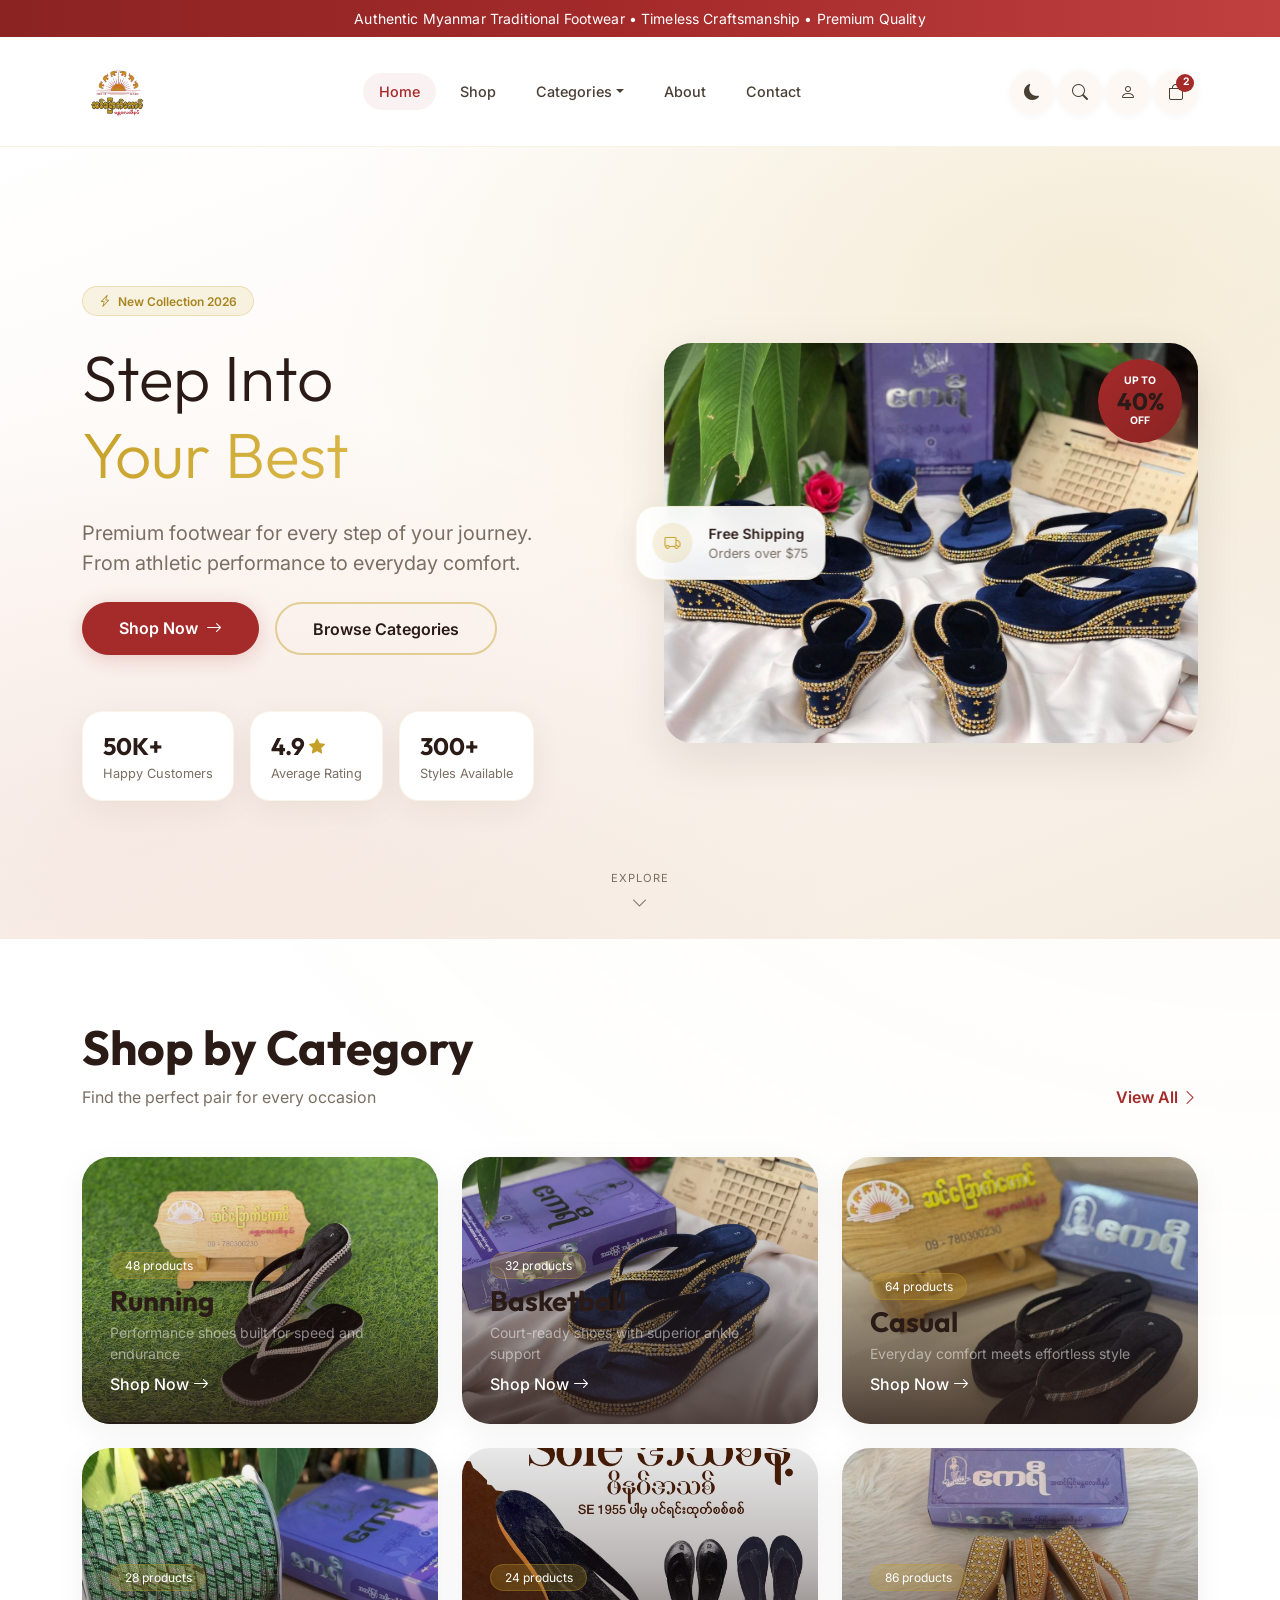
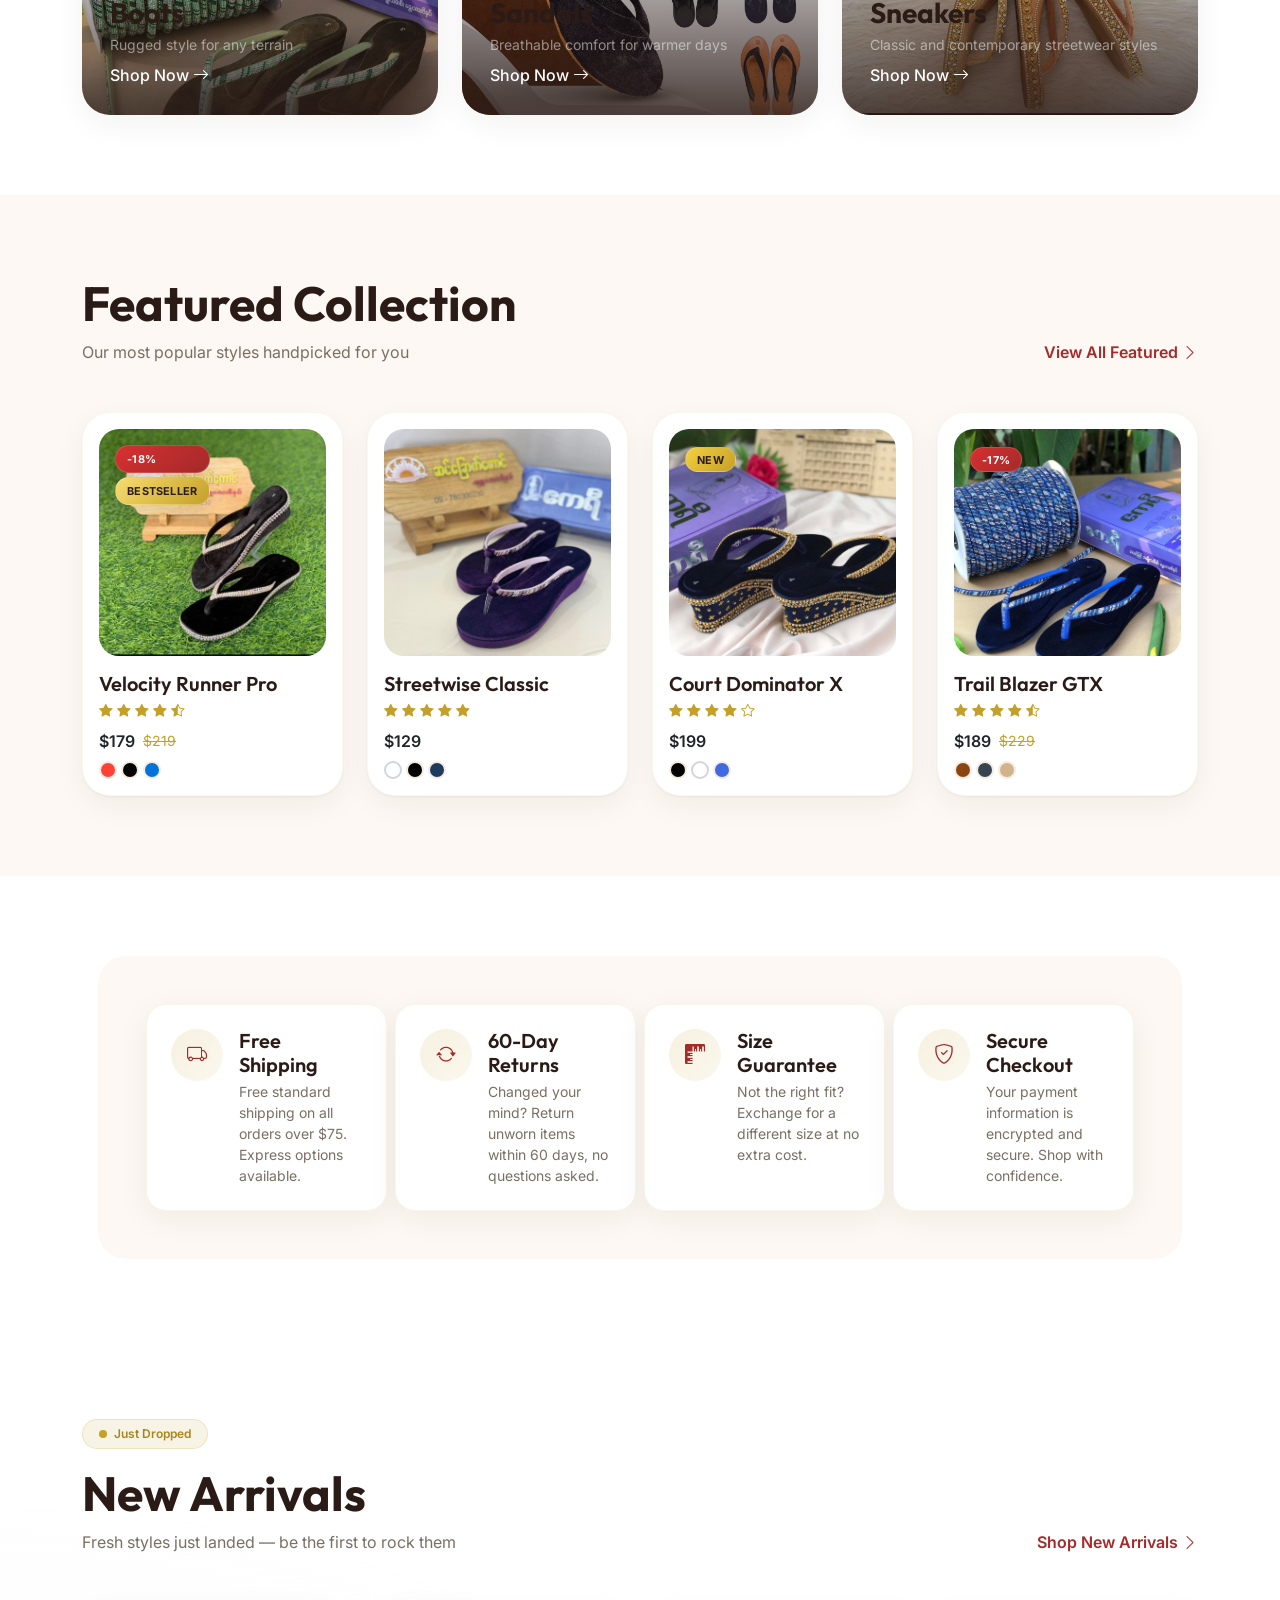
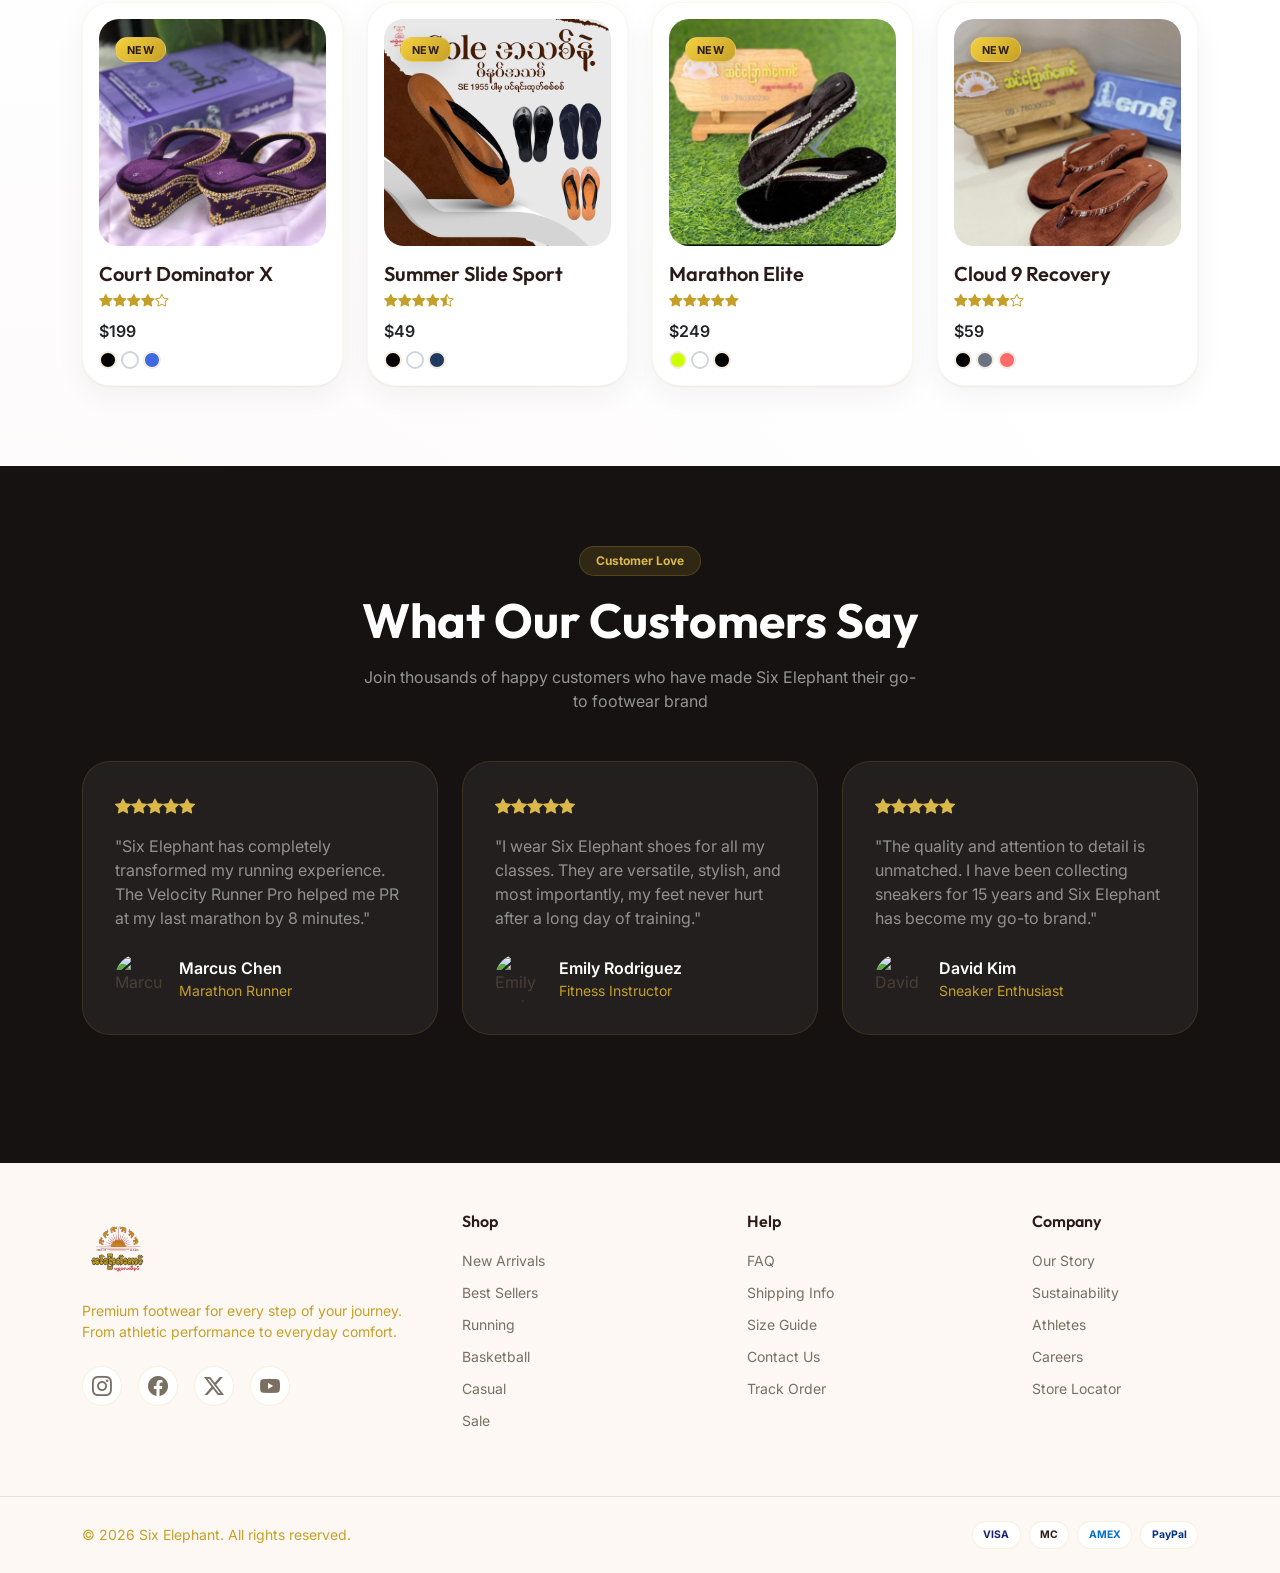
==== index.html @ 4e227f30 "update" ====
<!DOCTYPE html>
<html lang="en">
<head>
    <meta charset="UTF-8">
    <meta name="viewport" content="width=device-width, initial-scale=1.0">
    <meta name="description" content="Premium footwear for every step of your journey. From athletic performance to everyday comfort.">
    <title>SixElephant - Myanmar Traditional Footwear</title>
    <link rel="icon" href="images/logo.png" type="image/png">

    <!-- Google Fonts -->
    <link rel="preconnect" href="https://fonts.googleapis.com">
    <link rel="preconnect" href="https://fonts.gstatic.com" crossorigin>
    <link href="https://fonts.googleapis.com/css2?family=Inter:wght@400;500;600;700&family=Outfit:wght@400;500;600;700;800&display=swap" rel="stylesheet">

    <!-- Bootstrap 5.3 -->
    <link href="https://cdn.jsdelivr.net/npm/bootstrap@5.3.3/dist/css/bootstrap.min.css" rel="stylesheet">
    <link href="https://cdn.jsdelivr.net/npm/bootstrap-icons@1.11.3/font/bootstrap-icons.min.css" rel="stylesheet">
    <link rel="stylesheet" href="css/style.css">
</head>
<body>

    <!-- Announcement Bar -->
    <div class="announcement-bar text-white py-2 text-center">
        Authentic Myanmar Traditional Footwear • Timeless Craftsmanship • Premium Quality
    </div>

    <!-- Navbar -->
    <nav class="navbar navbar-expand-lg bg-white sticky-top" id="mainNav">
        <div class="container">
            <a class="navbar-brand" href="index.html">
                <img src="images/logo.png" alt="Brand Logo">
            </a>

            <button class="navbar-toggler border-0" type="button" data-bs-toggle="collapse" data-bs-target="#navbarNav" aria-controls="navbarNav" aria-expanded="false" aria-label="Toggle navigation">
                <div class="hamburger">
                    <span></span>
                    <span></span>
                    <span></span>
                </div>
            </button>

            <div class="collapse navbar-collapse" id="navbarNav">
                <ul class="navbar-nav mx-auto gap-lg-2">
                    <li class="nav-item"><a class="nav-link active" href="index.html">Home</a></li>
                    <li class="nav-item"><a class="nav-link" href="shop.html">Shop</a></li>
                    <li class="nav-item dropdown">
                        <a class="nav-link dropdown-toggle" href="#" id="categoriesDropdown" role="button" data-bs-toggle="dropdown" aria-expanded="false">Categories</a>
                        <ul class="dropdown-menu" aria-labelledby="categoriesDropdown">
                            <li><a class="dropdown-item" href="shop.html">All Categories</a></li>
                            <li><a class="dropdown-item" href="shop.html">Running</a></li>
                            <li><a class="dropdown-item" href="shop.html">Basketball</a></li>
                            <li><a class="dropdown-item" href="shop.html">Casual</a></li>
                            <li><a class="dropdown-item" href="shop.html">Boots</a></li>
                            <li><a class="dropdown-item" href="shop.html">Sandals</a></li>
                            <li><a class="dropdown-item" href="shop.html">Sneakers</a></li>
                        </ul>
                    </li>
                    <li class="nav-item"><a class="nav-link" href="about.html">About</a></li>
                    <li class="nav-item"><a class="nav-link" href="contact.html">Contact</a></li>
                </ul>
                <div class="d-flex align-items-center gap-1">
                    <button class="nav-icon-btn" id="themeToggle" aria-label="Toggle theme"><i class="bi bi-moon-fill" id="themeIcon"></i></button>
                    <button class="nav-icon-btn" id="searchToggle" aria-label="Search"><i class="bi bi-search"></i></button>
                    <button class="nav-icon-btn" aria-label="Account"><i class="bi bi-person"></i></button>
                    <button class="nav-icon-btn position-relative" aria-label="Cart">
                        <i class="bi bi-bag"></i>
                        <span class="cart-badge position-absolute badge rounded-pill">2</span>
                    </button>
                </div>
            </div>
        </div>
    </nav>

    <!-- Search Overlay -->
    <div class="search-overlay" id="searchOverlay" role="dialog" aria-modal="true" aria-label="Search">
        <button class="search-close" id="searchClose" aria-label="Close search"><i class="bi bi-x-lg"></i></button>
        <div class="search-container">
            <form class="search-form" action="#" method="get" role="search">
                <i class="bi bi-search search-icon" id="searchInputIcon"></i>
                <input type="search" id="searchInput" placeholder="Search shoes, categories, styles..." autocomplete="off" spellcheck="false">
                <span class="search-underline"></span>
            </form>
            <div class="search-hints">
                <span>Press</span>
                <kbd><i class="bi bi-command"></i>K</kbd>
                <span>to search</span>
                <span class="mx-1 opacity-50">·</span>
                <kbd>ESC</kbd>
                <span>to close</span>
            </div>
        </div>
    </div>

    <main>
        <!-- Hero Section -->
        <section class="hero-section d-flex align-items-center">
            <div class="hero-grid-pattern"></div>
            <div class="container position-relative py-5">
                <div class="row align-items-center g-5">
                    <div class="col-lg-6 text-center text-lg-start">
                        <span class="hero-badge badge rounded-pill px-3 py-2 mb-4">
                            <i class="bi bi-lightning-charge me-1"></i> New Collection 2026
                        </span>
                        <h1 class="hero-title display-font display-3 fw-extrabold mb-4">
                            Step Into<br>
                            <span class="highlight">Your Best</span>
                        </h1>
                        <p class="hero-lead fs-5 mb-4 mx-auto mx-lg-0" style="max-width: 480px;">
                            Premium footwear for every step of your journey. From athletic performance to everyday comfort.
                        </p>
                        <div class="d-flex flex-column flex-sm-row gap-3 justify-content-center justify-content-lg-start mb-5">
                            <a href="#featured" class="btn btn-primary btn-rounded">
                                Shop Now <i class="bi bi-arrow-right ms-1"></i>
                            </a>
                            <a href="shop.html" class="btn btn-outline-gold btn-rounded">
                                Browse Categories
                            </a>
                        </div>
                        <div class="d-flex flex-wrap justify-content-center justify-content-lg-start gap-3 pt-2">
                            <div class="hero-stat-box text-center text-lg-start">
                                <div class="display-font fs-4 fw-bold hero-stat-value">50K+</div>
                                <div class="hero-stat-label">Happy Customers</div>
                            </div>
                            <div class="hero-stat-box text-center text-lg-start">
                                <div class="d-flex align-items-center justify-content-center justify-content-lg-start gap-1">
                                    <span class="display-font fs-4 fw-bold hero-stat-value">4.9</span>
                                    <i class="bi bi-star-fill text-brand-gold"></i>
                                </div>
                                <div class="hero-stat-label">Average Rating</div>
                            </div>
                            <div class="hero-stat-box text-center text-lg-start">
                                <div class="display-font fs-4 fw-bold hero-stat-value">300+</div>
                                <div class="hero-stat-label">Styles Available</div>
                            </div>
                        </div>
                    </div>
                    <div class="col-lg-6">
                        <div class="hero-image-wrap">
                            <img src="images/bunner.jpeg" alt="Featured footwear collection" class="img-fluid">
                            <div class="floating-badge position-absolute top-50 start-0 p-3 d-none d-md-block" style="transform: translate(-15%, -50%);">
                                <div class="d-flex align-items-center gap-3">
                                    <div class="rounded-circle d-flex align-items-center justify-content-center" style="width:40px;height:40px;background:rgba(197,160,40,0.15);">
                                        <i class="bi bi-truck text-brand-gold"></i>
                                    </div>
                                    <div>
                                        <p class="mb-0 small fw-semibold text-brand-brown">Free Shipping</p>
                                        <p class="mb-0 hero-stat-label">Orders over $75</p>
                                    </div>
                                </div>
                            </div>
                            <div class="position-absolute top-0 end-0 m-3">
                                <div class="sale-badge-circle rounded-circle d-flex flex-column align-items-center justify-content-center text-white">
                                    <span style="font-size:0.65rem;font-weight:700;">UP TO</span>
                                    <span class="display-font fs-4 fw-bold lh-1">40%</span>
                                    <span style="font-size:0.65rem;font-weight:700;">OFF</span>
                                </div>
                            </div>
                        </div>
                    </div>
                </div>
            </div>
            <div class="position-absolute bottom-0 start-50 translate-middle-x mb-4 d-none d-md-block">
                <a href="shop.html" class="scroll-indicator d-flex flex-column align-items-center gap-1">
                    <span class="text-uppercase" style="font-size:0.7rem;letter-spacing:0.1em;">Explore</span>
                    <i class="bi bi-chevron-down"></i>
                </a>
            </div>
        </section>

        <!-- Shop by Category -->
        <section id="categories" class="section-padding">
            <div class="container">
                <div class="section-header d-flex flex-column flex-sm-row justify-content-between align-items-sm-end gap-3 mb-5">
                    <div>
                        <h2 class="display-font display-5 fw-bold mb-2">Shop by Category</h2>
                        <p class="mb-0">Find the perfect pair for every occasion</p>
                    </div>
                    <a href="#" class="section-link">View All <i class="bi bi-chevron-right"></i></a>
                </div>
                <div class="row g-4">
                    <div class="col-sm-6 col-lg-4">
                        <a href="#" class="category-card">
                            <img src="images/p1-1.jpeg" alt="Running">
                            <div class="category-overlay"></div>
                            <div class="category-content">
                                <span class="category-pill">48 products</span>
                                <h3 class="display-font fs-3 fw-bold mt-2 mb-1">Running</h3>
                                <p class="small text-white-50 mb-2">Performance shoes built for speed and endurance</p>
                                <span class="fw-medium">Shop Now <i class="bi bi-arrow-right"></i></span>
                            </div>
                        </a>
                    </div>
                    <div class="col-sm-6 col-lg-4">
                        <a href="#" class="category-card">
                            <img src="images/p2-1.jpeg" alt="Basketball">
                            <div class="category-overlay"></div>
                            <div class="category-content">
                                <span class="category-pill">32 products</span>
                                <h3 class="display-font fs-3 fw-bold mt-2 mb-1">Basketball</h3>
                                <p class="small text-white-50 mb-2">Court-ready shoes with superior ankle support</p>
                                <span class="fw-medium">Shop Now <i class="bi bi-arrow-right"></i></span>
                            </div>
                        </a>
                    </div>
                    <div class="col-sm-6 col-lg-4">
                        <a href="#" class="category-card">
                            <img src="images/p3-1.jpeg" alt="Casual">
                            <div class="category-overlay"></div>
                            <div class="category-content">
                                <span class="category-pill">64 products</span>
                                <h3 class="display-font fs-3 fw-bold mt-2 mb-1">Casual</h3>
                                <p class="small text-white-50 mb-2">Everyday comfort meets effortless style</p>
                                <span class="fw-medium">Shop Now <i class="bi bi-arrow-right"></i></span>
                            </div>
                        </a>
                    </div>
                    <div class="col-sm-6 col-lg-4">
                        <a href="#" class="category-card">
                            <img src="images/p4-1.jpeg" alt="Boots">
                            <div class="category-overlay"></div>
                            <div class="category-content">
                                <span class="category-pill">28 products</span>
                                <h3 class="display-font fs-3 fw-bold mt-2 mb-1">Boots</h3>
                                <p class="small text-white-50 mb-2">Rugged style for any terrain</p>
                                <span class="fw-medium">Shop Now <i class="bi bi-arrow-right"></i></span>
                            </div>
                        </a>
                    </div>
                    <div class="col-sm-6 col-lg-4">
                        <a href="#" class="category-card">
                            <img src="images/p5-1.jpeg" alt="Sandals">
                            <div class="category-overlay"></div>
                            <div class="category-content">
                                <span class="category-pill">24 products</span>
                                <h3 class="display-font fs-3 fw-bold mt-2 mb-1">Sandals</h3>
                                <p class="small text-white-50 mb-2">Breathable comfort for warmer days</p>
                                <span class="fw-medium">Shop Now <i class="bi bi-arrow-right"></i></span>
                            </div>
                        </a>
                    </div>
                    <div class="col-sm-6 col-lg-4">
                        <a href="#" class="category-card">
                            <img src="images/p6-1.jpeg" alt="Sneakers">
                            <div class="category-overlay"></div>
                            <div class="category-content">
                                <span class="category-pill">86 products</span>
                                <h3 class="display-font fs-3 fw-bold mt-2 mb-1">Sneakers</h3>
                                <p class="small text-white-50 mb-2">Classic and contemporary streetwear styles</p>
                                <span class="fw-medium">Shop Now <i class="bi bi-arrow-right"></i></span>
                            </div>
                        </a>
                    </div>
                </div>
            </div>
        </section>

        <!-- Featured Collection -->
        <section id="featured" class="bg-light-section section-padding">
            <div class="container">
                <div class="section-header d-flex flex-column flex-sm-row justify-content-between align-items-sm-end gap-3 mb-5">
                    <div>
                        <h2 class="display-font display-5 fw-bold mb-2">Featured Collection</h2>
                        <p class="mb-0">Our most popular styles handpicked for you</p>
                    </div>
                    <a href="#" class="section-link">View All Featured <i class="bi bi-chevron-right"></i></a>
                </div>
                <div class="row g-4">
                    <div class="col-sm-6 col-lg-3">
                        <div class="product-card">
                            <a href="#" class="text-decoration-none text-dark">
                                <div class="product-image-wrap mb-3">
                                    <img src="images/p1-1.jpeg" alt="Velocity Runner Pro">
                                    <div class="position-absolute top-0 start-0 m-3 d-flex flex-column gap-1">
                                        <span class="product-badge badge-sale">-18%</span>
                                        <span class="product-badge badge-bestseller">BESTSELLER</span>
                                    </div>
                                </div>
                                <h5 class="fw-semibold mb-1">Velocity Runner Pro</h5>
                                <div class="star-rating mb-2">
                                    <i class="bi bi-star-fill"></i>
                                    <i class="bi bi-star-fill"></i>
                                    <i class="bi bi-star-fill"></i>
                                    <i class="bi bi-star-fill"></i>
                                    <i class="bi bi-star-half"></i>
                                </div>
                                <div class="d-flex align-items-center gap-2 mb-2">
                                    <span class="fw-semibold">$179</span>
                                    <span class="text-secondary text-decoration-line-through small">$219</span>
                                </div>
                                <div class="d-flex gap-1">
                                    <span class="color-swatch" style="background:#ff4136;"></span>
                                    <span class="color-swatch" style="background:#000;"></span>
                                    <span class="color-swatch" style="background:#0074d9;"></span>
                                </div>
                            </a>
                        </div>
                    </div>
                    <div class="col-sm-6 col-lg-3">
                        <div class="product-card">
                            <a href="#" class="text-decoration-none text-dark">
                                <div class="product-image-wrap mb-3">
                                    <img src="images/p3-2.jpeg" alt="Streetwise Classic">
                                </div>
                                <h5 class="fw-semibold mb-1">Streetwise Classic</h5>
                                <div class="star-rating mb-2">
                                    <i class="bi bi-star-fill"></i>
                                    <i class="bi bi-star-fill"></i>
                                    <i class="bi bi-star-fill"></i>
                                    <i class="bi bi-star-fill"></i>
                                    <i class="bi bi-star-fill"></i>
                                </div>
                                <div class="mb-2"><span class="fw-semibold">$129</span></div>
                                <div class="d-flex gap-1">
                                    <span class="color-swatch" style="background:#fff;border-color:#d1d5db;"></span>
                                    <span class="color-swatch" style="background:#000;"></span>
                                    <span class="color-swatch" style="background:#1e3a5f;"></span>
                                </div>
                            </a>
                        </div>
                    </div>
                    <div class="col-sm-6 col-lg-3">
                        <div class="product-card">
                            <a href="#" class="text-decoration-none text-dark">
                                <div class="product-image-wrap mb-3">
                                    <img src="images/p2-2.jpeg" alt="Court Dominator X">
                                    <div class="position-absolute top-0 start-0 m-3">
                                        <span class="product-badge badge-new">NEW</span>
                                    </div>
                                </div>
                                <h5 class="fw-semibold mb-1">Court Dominator X</h5>
                                <div class="star-rating mb-2">
                                    <i class="bi bi-star-fill"></i>
                                    <i class="bi bi-star-fill"></i>
                                    <i class="bi bi-star-fill"></i>
                                    <i class="bi bi-star-fill"></i>
                                    <i class="bi bi-star"></i>
                                </div>
                                <div class="mb-2"><span class="fw-semibold">$199</span></div>
                                <div class="d-flex gap-1">
                                    <span class="color-swatch" style="background:#000;"></span>
                                    <span class="color-swatch" style="background:#fff;border-color:#d1d5db;"></span>
                                    <span class="color-swatch" style="background:#4169e1;"></span>
                                </div>
                            </a>
                        </div>
                    </div>
                    <div class="col-sm-6 col-lg-3">
                        <div class="product-card">
                            <a href="#" class="text-decoration-none text-dark">
                                <div class="product-image-wrap mb-3">
                                    <img src="images/p4-2.jpeg" alt="Trail Blazer GTX">
                                    <div class="position-absolute top-0 start-0 m-3">
                                        <span class="product-badge badge-sale">-17%</span>
                                    </div>
                                </div>
                                <h5 class="fw-semibold mb-1">Trail Blazer GTX</h5>
                                <div class="star-rating mb-2">
                                    <i class="bi bi-star-fill"></i>
                                    <i class="bi bi-star-fill"></i>
                                    <i class="bi bi-star-fill"></i>
                                    <i class="bi bi-star-fill"></i>
                                    <i class="bi bi-star-half"></i>
                                </div>
                                <div class="d-flex align-items-center gap-2 mb-2">
                                    <span class="fw-semibold">$189</span>
                                    <span class="text-secondary text-decoration-line-through small">$229</span>
                                </div>
                                <div class="d-flex gap-1">
                                    <span class="color-swatch" style="background:#8b4513;"></span>
                                    <span class="color-swatch" style="background:#36454f;"></span>
                                    <span class="color-swatch" style="background:#d2b48c;"></span>
                                </div>
                            </a>
                        </div>
                    </div>
                </div>
            </div>
        </section>

        <!-- Service Highlights -->
        <section class="section-padding">
            <div class="container">
                <div class="features-section p-4 p-lg-5">
                    <div class="row g-3 g-xl-2">
                        <div class="col-md-6 col-xl-3">
                            <div class="feature-card d-flex gap-3">
                                <div class="feature-icon"><i class="bi bi-truck fs-5"></i></div>
                                <div>
                                    <h5 class="fw-semibold mb-1">Free Shipping</h5>
                                    <p class="small mb-0" style="color:var(--text-muted);">Free standard shipping on all orders over $75. Express options available.</p>
                                </div>
                            </div>
                        </div>
                        <div class="col-md-6 col-xl-3">
                            <div class="feature-card d-flex gap-3">
                                <div class="feature-icon"><i class="bi bi-arrow-repeat fs-5"></i></div>
                                <div>
                                    <h5 class="fw-semibold mb-1">60-Day Returns</h5>
                                    <p class="small mb-0" style="color:var(--text-muted);">Changed your mind? Return unworn items within 60 days, no questions asked.</p>
                                </div>
                            </div>
                        </div>
                        <div class="col-md-6 col-xl-3">
                            <div class="feature-card d-flex gap-3">
                                <div class="feature-icon"><i class="bi bi-rulers fs-5"></i></div>
                                <div>
                                    <h5 class="fw-semibold mb-1">Size Guarantee</h5>
                                    <p class="small mb-0" style="color:var(--text-muted);">Not the right fit? Exchange for a different size at no extra cost.</p>
                                </div>
                            </div>
                        </div>
                        <div class="col-md-6 col-xl-3">
                            <div class="feature-card d-flex gap-3">
                                <div class="feature-icon"><i class="bi bi-shield-check fs-5"></i></div>
                                <div>
                                    <h5 class="fw-semibold mb-1">Secure Checkout</h5>
                                    <p class="small mb-0" style="color:var(--text-muted);">Your payment information is encrypted and secure. Shop with confidence.</p>
                                </div>
                            </div>
                        </div>
                    </div>
                </div>
            </div>
        </section>

        <!-- New Arrivals -->
        <section id="new-arrivals" class="section-padding">
            <div class="container">
                <div class="section-header d-flex flex-column flex-sm-row justify-content-between align-items-sm-end gap-3 mb-5">
                    <div>
                        <span class="badge badge-just-dropped rounded-pill px-3 py-2 mb-3">
                            <span class="d-inline-block rounded-circle me-1" style="width:8px;height:8px;background:var(--brand-gold);"></span>
                            Just Dropped
                        </span>
                        <h2 class="display-font display-5 fw-bold mb-2">New Arrivals</h2>
                        <p class="mb-0">Fresh styles just landed — be the first to rock them</p>
                    </div>
                    <a href="#" class="section-link">Shop New Arrivals <i class="bi bi-chevron-right"></i></a>
                </div>
                <div class="row g-4">
                    <div class="col-sm-6 col-lg-3">
                        <div class="product-card">
                            <a href="#" class="text-decoration-none text-dark">
                                <div class="product-image-wrap mb-3">
                                    <img src="images/p2-3.jpeg" alt="Court Dominator X">
                                    <div class="position-absolute top-0 start-0 m-3">
                                        <span class="product-badge badge-new">NEW</span>
                                    </div>
                                </div>
                                <h5 class="fw-semibold mb-1">Court Dominator X</h5>
                                <div class="star-rating mb-2">
                                    <i class="bi bi-star-fill"></i><i class="bi bi-star-fill"></i><i class="bi bi-star-fill"></i><i class="bi bi-star-fill"></i><i class="bi bi-star"></i>
                                </div>
                                <div class="mb-2"><span class="fw-semibold">$199</span></div>
                                <div class="d-flex gap-1">
                                    <span class="color-swatch" style="background:#000;"></span>
                                    <span class="color-swatch" style="background:#fff;border-color:#d1d5db;"></span>
                                    <span class="color-swatch" style="background:#4169e1;"></span>
                                </div>
                            </a>
                        </div>
                    </div>
                    <div class="col-sm-6 col-lg-3">
                        <div class="product-card">
                            <a href="#" class="text-decoration-none text-dark">
                                <div class="product-image-wrap mb-3">
                                    <img src="images/p5-2.jpeg" alt="Summer Slide Sport">
                                    <div class="position-absolute top-0 start-0 m-3">
                                        <span class="product-badge badge-new">NEW</span>
                                    </div>
                                </div>
                                <h5 class="fw-semibold mb-1">Summer Slide Sport</h5>
                                <div class="star-rating mb-2">
                                    <i class="bi bi-star-fill"></i><i class="bi bi-star-fill"></i><i class="bi bi-star-fill"></i><i class="bi bi-star-fill"></i><i class="bi bi-star-half"></i>
                                </div>
                                <div class="mb-2"><span class="fw-semibold">$49</span></div>
                                <div class="d-flex gap-1">
                                    <span class="color-swatch" style="background:#000;"></span>
                                    <span class="color-swatch" style="background:#fff;border-color:#d1d5db;"></span>
                                    <span class="color-swatch" style="background:#1e3a5f;"></span>
                                </div>
                            </a>
                        </div>
                    </div>
                    <div class="col-sm-6 col-lg-3">
                        <div class="product-card">
                            <a href="#" class="text-decoration-none text-dark">
                                <div class="product-image-wrap mb-3">
                                    <img src="images/p1-2.jpeg" alt="Marathon Elite">
                                    <div class="position-absolute top-0 start-0 m-3">
                                        <span class="product-badge badge-new">NEW</span>
                                    </div>
                                </div>
                                <h5 class="fw-semibold mb-1">Marathon Elite</h5>
                                <div class="star-rating mb-2">
                                    <i class="bi bi-star-fill"></i><i class="bi bi-star-fill"></i><i class="bi bi-star-fill"></i><i class="bi bi-star-fill"></i><i class="bi bi-star-fill"></i>
                                </div>
                                <div class="mb-2"><span class="fw-semibold">$249</span></div>
                                <div class="d-flex gap-1">
                                    <span class="color-swatch" style="background:#ccff00;"></span>
                                    <span class="color-swatch" style="background:#fff;border-color:#d1d5db;"></span>
                                    <span class="color-swatch" style="background:#000;"></span>
                                </div>
                            </a>
                        </div>
                    </div>
                    <div class="col-sm-6 col-lg-3">
                        <div class="product-card">
                            <a href="#" class="text-decoration-none text-dark">
                                <div class="product-image-wrap mb-3">
                                    <img src="images/p3-4.jpeg" alt="Cloud 9 Recovery">
                                    <div class="position-absolute top-0 start-0 m-3">
                                        <span class="product-badge badge-new">NEW</span>
                                    </div>
                                </div>
                                <h5 class="fw-semibold mb-1">Cloud 9 Recovery</h5>
                                <div class="star-rating mb-2">
                                    <i class="bi bi-star-fill"></i><i class="bi bi-star-fill"></i><i class="bi bi-star-fill"></i><i class="bi bi-star-fill"></i><i class="bi bi-star"></i>
                                </div>
                                <div class="mb-2"><span class="fw-semibold">$59</span></div>
                                <div class="d-flex gap-1">
                                    <span class="color-swatch" style="background:#000;"></span>
                                    <span class="color-swatch" style="background:#6b7280;"></span>
                                    <span class="color-swatch" style="background:#ff6b6b;"></span>
                                </div>
                            </a>
                        </div>
                    </div>
                </div>
            </div>
        </section>

        <!-- Testimonials -->
        <section id="testimonials" class="testimonials-section section-padding">
            <div class="container">
                <div class="text-center mb-5">
                    <span class="badge rounded-pill px-3 py-2 mb-3" style="background:rgba(197,160,40,0.15);color:var(--brand-gold-light);border:1px solid rgba(197,160,40,0.25);">Customer Love</span>
                    <h2 class="display-font display-5 fw-bold text-white mb-3">What Our Customers Say</h2>
                    <p class="mx-auto mb-0" style="max-width:560px;color:rgba(255,255,255,0.55);">
                        Join thousands of happy customers who have made Six Elephant their go-to footwear brand
                    </p>
                </div>
                <div class="row g-4 mb-5">
                    <div class="col-md-4">
                        <div class="testimonial-card">
                            <div class="testimonial-stars mb-3">
                                <i class="bi bi-star-fill"></i><i class="bi bi-star-fill"></i><i class="bi bi-star-fill"></i><i class="bi bi-star-fill"></i><i class="bi bi-star-fill"></i>
                            </div>
                            <blockquote class="text-white-50 mb-4">
                                "Six Elephant has completely transformed my running experience. The Velocity Runner Pro helped me PR at my last marathon by 8 minutes."
                            </blockquote>
                            <div class="d-flex align-items-center gap-3">
                                <img src="https://images.unsplash.com/photo-1507003211169-0a1dd7228f2d?w=200&h=200&fit=crop" alt="Marcus Chen" class="rounded-circle" width="48" height="48" style="object-fit:cover;">
                                <div>
                                    <p class="fw-semibold text-white mb-0">Marcus Chen</p>
                                    <p class="text-secondary small mb-0">Marathon Runner</p>
                                </div>
                            </div>
                        </div>
                    </div>
                    <div class="col-md-4">
                        <div class="testimonial-card">
                            <div class="testimonial-stars mb-3">
                                <i class="bi bi-star-fill"></i><i class="bi bi-star-fill"></i><i class="bi bi-star-fill"></i><i class="bi bi-star-fill"></i><i class="bi bi-star-fill"></i>
                            </div>
                            <blockquote class="text-white-50 mb-4">
                                "I wear Six Elephant shoes for all my classes. They are versatile, stylish, and most importantly, my feet never hurt after a long day of training."
                            </blockquote>
                            <div class="d-flex align-items-center gap-3">
                                <img src="https://images.unsplash.com/photo-1494790108377-be9c29b29330?w=200&h=200&fit=crop" alt="Emily Rodriguez" class="rounded-circle" width="48" height="48" style="object-fit:cover;">
                                <div>
                                    <p class="fw-semibold text-white mb-0">Emily Rodriguez</p>
                                    <p class="text-secondary small mb-0">Fitness Instructor</p>
                                </div>
                            </div>
                        </div>
                    </div>
                    <div class="col-md-4">
                        <div class="testimonial-card">
                            <div class="testimonial-stars mb-3">
                                <i class="bi bi-star-fill"></i><i class="bi bi-star-fill"></i><i class="bi bi-star-fill"></i><i class="bi bi-star-fill"></i><i class="bi bi-star-fill"></i>
                            </div>
                            <blockquote class="text-white-50 mb-4">
                                "The quality and attention to detail is unmatched. I have been collecting sneakers for 15 years and Six Elephant has become my go-to brand."
                            </blockquote>
                            <div class="d-flex align-items-center gap-3">
                                <img src="https://images.unsplash.com/photo-1472099645785-5658abf4ff4e?w=200&h=200&fit=crop" alt="David Kim" class="rounded-circle" width="48" height="48" style="object-fit:cover;">
                                <div>
                                    <p class="fw-semibold text-white mb-0">David Kim</p>
                                    <p class="text-secondary small mb-0">Sneaker Enthusiast</p>
                                </div>
                            </div>
                        </div>
                    </div>
                </div>
                <!-- <div class="stats-bar d-flex flex-wrap justify-content-center align-items-center gap-4 gap-lg-5 pt-5" style="border-top:1px solid rgba(197,160,40,0.2);">
                    <div class="text-center">
                        <div class="stat-value">50K+</div>
                        <p class="text-secondary small mb-0">Happy Customers</p>
                    </div>
                    <div class="stat-divider d-none d-md-block"></div>
                    <div class="text-center">
                        <div class="stat-value">4.9/5</div>
                        <p class="text-secondary small mb-0">Average Rating</p>
                    </div>
                    <div class="stat-divider d-none d-md-block"></div>
                    <div class="text-center">
                        <div class="stat-value">15K+</div>
                        <p class="text-secondary small mb-0">5-Star Reviews</p>
                    </div>
                    <div class="stat-divider d-none d-md-block"></div>
                    <div class="text-center">
                        <div class="stat-value">98%</div>
                        <p class="text-secondary small mb-0">Would Recommend</p>
                    </div>
                </div> -->
            </div>
        </section>
    </main>

    <!-- Footer -->
    <footer id="footer" class="footer-section">
        <div class="container py-5">
            <div class="row">
                <div class="col-sm-6 col-md-4">
                    <a href="#" class="footer-brand d-inline-block mb-3">
                        <img src="images/logo.png" alt="Brand Logo" class="img-fluid">
                    </a>
                    <p class="text-secondary small">
                        Premium footwear for every step of your journey. From athletic performance to everyday comfort.
                    </p>
                    <div class="d-flex gap-3 mt-4">
                        <a href="#" class="social-link" aria-label="Instagram"><i class="bi bi-instagram fs-5"></i></a>
                        <a href="#" class="social-link" aria-label="Facebook"><i class="bi bi-facebook fs-5"></i></a>
                        <a href="#" class="social-link" aria-label="Twitter"><i class="bi bi-twitter-x fs-5"></i></a>
                        <a href="#" class="social-link" aria-label="YouTube"><i class="bi bi-youtube fs-5"></i></a>
                    </div>
                </div>
                <div class="col-6 col-sm-3 col-md-3">
                    <h6 class="fw-semibold mb-3">Shop</h6>
                    <ul class="list-unstyled d-flex flex-column gap-2">
                        <li><a href="#" class="footer-link">New Arrivals</a></li>
                        <li><a href="#" class="footer-link">Best Sellers</a></li>
                        <li><a href="#" class="footer-link">Running</a></li>
                        <li><a href="#" class="footer-link">Basketball</a></li>
                        <li><a href="#" class="footer-link">Casual</a></li>
                        <li><a href="#" class="footer-link">Sale</a></li>
                    </ul>
                </div>
                <div class="col-6 col-sm-3 col-md-3">
                    <h6 class="fw-semibold mb-3">Help</h6>
                    <ul class="list-unstyled d-flex flex-column gap-2">
                        <li><a href="#" class="footer-link">FAQ</a></li>
                        <li><a href="#" class="footer-link">Shipping Info</a></li>
                        <li><a href="#" class="footer-link">Size Guide</a></li>
                        <li><a href="#" class="footer-link">Contact Us</a></li>
                        <li><a href="#" class="footer-link">Track Order</a></li>
                    </ul>
                </div>
                <div class="col-sm-6 col-md-2">
                    <h6 class="fw-semibold mb-3">Company</h6>
                    <ul class="list-unstyled d-flex flex-column gap-2">
                        <li><a href="#" class="footer-link">Our Story</a></li>
                        <li><a href="#" class="footer-link">Sustainability</a></li>
                        <li><a href="#" class="footer-link">Athletes</a></li>
                        <li><a href="#" class="footer-link">Careers</a></li>
                        <li><a href="#" class="footer-link">Store Locator</a></li>
                    </ul>
                </div>
            </div>
        </div>
        <div class="border-top">
            <div class="container py-4">
                <div class="d-flex flex-column flex-md-row justify-content-between align-items-center gap-3">
                    <p class="text-secondary small mb-0">&copy; 2026 Six Elephant. All rights reserved.</p>
                    <div class="d-flex gap-2">
                        <span class="payment-icon" style="color:#1A1F71;">VISA</span>
                        <span class="payment-icon">MC</span>
                        <span class="payment-icon" style="color:#006FCF;">AMEX</span>
                        <span class="payment-icon" style="color:#003087;">PayPal</span>
                    </div>
                </div>
            </div>
        </div>
    </footer>

    <script src="https://cdn.jsdelivr.net/npm/bootstrap@5.3.3/dist/js/bootstrap.bundle.min.js"></script>
    <script>
        const nav = document.getElementById('mainNav');
        window.addEventListener('scroll', () => {
            nav.classList.toggle('scrolled', window.scrollY > 10);
        });

        const navbarCollapse = document.getElementById('navbarNav');
        const hamburger = document.querySelector('.hamburger');
        if (navbarCollapse && hamburger) {
            navbarCollapse.addEventListener('shown.bs.collapse', () => hamburger.classList.add('active'));
            navbarCollapse.addEventListener('hidden.bs.collapse', () => hamburger.classList.remove('active'));
        }
    </script>
    <script>
        (function() {
            const themeToggle = document.getElementById('themeToggle');
            const themeIcon = document.getElementById('themeIcon');

            function setIcon(theme) {
                if (!themeIcon) return;
                themeIcon.className = theme === 'dark' ? 'bi bi-sun-fill' : 'bi bi-moon-fill';
            }

            function applyTheme(theme) {
                if (theme === 'dark') {
                    document.body.classList.add('dark');
                } else {
                    document.body.classList.remove('dark');
                }
                setIcon(theme);
                try { localStorage.setItem('theme', theme); } catch (e) {}
            }

            const stored = (function() {
                try { return localStorage.getItem('theme'); } catch(e){ return null; }
            })();

            const initial = stored || 'light';
            applyTheme(initial);

            if (themeToggle) {
                themeToggle.addEventListener('click', () => {
                    const newTheme = document.body.classList.contains('dark') ? 'light' : 'dark';
                    applyTheme(newTheme);
                });
            }
        })();
    </script>
    <script>
        (function() {
            const overlay = document.getElementById('searchOverlay');
            const toggle = document.getElementById('searchToggle');
            const close = document.getElementById('searchClose');
            const input = document.getElementById('searchInput');
            const icon = document.getElementById('searchInputIcon');

            function openSearch() {
                overlay.classList.add('active');
                document.body.style.overflow = 'hidden';
                setTimeout(() => input && input.focus(), 100);
                if (icon) icon.classList.add('focused');
            }

            function closeSearch() {
                overlay.classList.remove('active');
                document.body.style.overflow = '';
                if (input) input.value = '';
                if (icon) icon.classList.remove('focused');
            }

            if (toggle) toggle.addEventListener('click', openSearch);
            if (close) close.addEventListener('click', closeSearch);

            overlay.addEventListener('click', function(e) {
                if (e.target === overlay) closeSearch();
            });

            document.addEventListener('keydown', function(e) {
                if ((e.metaKey || e.ctrlKey) && e.key === 'k') {
                    e.preventDefault();
                    overlay.classList.contains('active') ? closeSearch() : openSearch();
                }
                if (e.key === 'Escape' && overlay.classList.contains('active')) {
                    closeSearch();
                }
            });

            if (input) {
                input.addEventListener('focus', function() {
                    if (icon) icon.classList.add('focused');
                });
                input.addEventListener('blur', function() {
                    if (!input.value) icon.classList.remove('focused');
                });
            }
        })();
    </script>
</body>
</html>
---- css/style.css ----
:root {
    --brand-red: #a52a2a;
    --brand-red-dark: #8b2323;
    --brand-red-light: #c04040;
    --brand-gold: #c5a028;
    --brand-gold-dark: #a8861f;
    --brand-gold-light: #dbb84a;
    --brand-brown: #2b1b17;
    --cream: #fdf8f3;
    --cream-dark: #f5ebe0;
    --white: #ffffff;
    --text-body: #4a3f35;
    --text-muted: #7a6f63;
    --shadow-soft: 0 8px 32px rgba(43, 27, 23, 0.06);
    --shadow-hover: 0 16px 48px rgba(43, 27, 23, 0.1);
    --radius-sm: 1rem;
    --radius-md: 1.25rem;
    --radius-lg: 1.75rem;
    --radius-pill: 50rem;
    --ease-smooth: cubic-bezier(0.4, 0, 0.2, 1);

    --bs-primary: var(--brand-red);
    --bs-primary-rgb: 165, 42, 42;
    --bs-secondary: var(--brand-gold);
    --bs-secondary-rgb: 197, 160, 40;
    --bs-body-font-family: "Inter", system-ui, sans-serif;
    --bs-body-color: var(--text-body);
    --bs-body-bg: var(--white);
    --bs-border-radius: var(--radius-sm);
    --bs-border-radius-lg: var(--radius-md);
    --bs-border-radius-xl: var(--radius-lg);
    --theme-transition-duration: 0.35s;
}

/* Smooth theme transitions */
*, *::before, *::after {
    transition: background-color var(--theme-transition-duration) var(--ease-smooth),
                color var(--theme-transition-duration) var(--ease-smooth),
                border-color var(--theme-transition-duration) var(--ease-smooth),
                box-shadow var(--theme-transition-duration) var(--ease-smooth),
                fill var(--theme-transition-duration) var(--ease-smooth);
}

@media (prefers-reduced-motion: reduce) {
    *, *::before, *::after { transition: none !important; }
}


/* Dark theme overrides */
body.dark {
    --white: #0b0b0d;
    --cream: #0f1112;
    --cream-dark: #0b0b0b;
    --text-body: #e6e6e6;
    --text-muted: #bdbdbd;
    --brand-brown: #f5efe9;
    --bs-body-bg: var(--white);
    --shadow-soft: 0 8px 32px rgba(0,0,0,0.5);
    --shadow-hover: 0 16px 48px rgba(0,0,0,0.6);
}


* {
    scroll-behavior: smooth;
}

body {
    font-family: var(--bs-body-font-family);
    color: var(--text-body);
    background: var(--bs-body-bg);
    -webkit-font-smoothing: antialiased;
}

h1, h2, h3, h4, h5, h6,
.display-font {
    font-family: "Outfit", system-ui, sans-serif;
    color: var(--brand-brown);
}

/* Announcement Bar */
.announcement-bar {
    background: linear-gradient(90deg, var(--brand-red-dark), var(--brand-red), var(--brand-red-light));
    font-size: 0.875rem;
    letter-spacing: 0.01em;
}

/* Navbar */
.navbar {
    padding: 0.85rem 0;
    background: rgba(255, 255, 255, 0.92) !important;
    backdrop-filter: blur(16px);
    border-bottom: 1px solid rgba(197, 160, 40, 0.12);
    transition: box-shadow 0.35s var(--ease-smooth), padding 0.35s var(--ease-smooth), background-color var(--theme-transition-duration) var(--ease-smooth);
}

.navbar.scrolled {
    box-shadow: var(--shadow-soft);
    padding: 0.6rem 0;
}

/* Dark mode navbar overrides */
body.dark .navbar {
    background: rgba(11, 11, 13, 0.92) !important; /* darker navbar in dark mode */
    border-bottom-color: rgba(255, 255, 255, 0.06);
    box-shadow: var(--shadow-soft);
}

/* Ensure nav links are readable in dark mode */
body.dark .nav-link {
    color: var(--text-body) !important;
}

body.dark .nav-link:hover,
body.dark .nav-link.active {
    color: var(--brand-gold-light) !important;
    background: rgba(197, 160, 40, 0.04) !important;
}

/* If Bootstrap utility bg-white is present, neutralize it in dark mode */
body.dark .bg-white {
    background-color: transparent !important;
}


.navbar-brand img {
    height: 72px;
    width: auto;
    object-fit: contain;
    transition: transform 0.35s var(--ease-smooth);
}

.navbar-brand:hover img {
    transform: scale(1.02);
}

.nav-link {
    font-weight: 500;
    font-size: 0.9rem;
    color: var(--text-body) !important;
    padding: 0.5rem 1rem !important;
    border-radius: var(--radius-pill);
    transition: color 0.3s var(--ease-smooth), background 0.3s var(--ease-smooth);
}

.nav-link:hover,
.nav-link.active {
    color: var(--brand-red) !important;
    background: rgba(165, 42, 42, 0.06);
}

.nav-icon-btn {
    width: 44px;
    height: 44px;
    border: none;
    background: var(--cream);
    border-radius: var(--radius-pill);
    color: var(--text-body);
    display: inline-flex;
    align-items: center;
    justify-content: center;
    transition: background 0.3s var(--ease-smooth), color 0.3s var(--ease-smooth), transform 0.3s var(--ease-smooth);
}

.nav-icon-btn:hover {
    background: rgba(197, 160, 40, 0.15);
    color: var(--brand-red);
    transform: translateY(-1px);
}

.cart-badge {
    top: 4px;
    right: 4px;
    width: 18px;
    height: 18px;
    font-size: 0.65rem;
    background: var(--brand-red);
}

/* Hamburger menu */
.navbar-toggler {
    padding: 0.5rem;
    border: none !important;
    outline: none !important;
    box-shadow: none !important;
}

.navbar-toggler:focus,
.navbar-toggler:active {
    outline: none !important;
    box-shadow: none !important;
    border: none !important;
}

.hamburger {
    width: 24px;
    height: 20px;
    position: relative;
    display: flex;
    flex-direction: column;
    justify-content: space-between;
}

.hamburger span {
    display: block;
    width: 100%;
    height: 2.5px;
    background: var(--text-body);
    border-radius: 4px;
    transform-origin: center;
    transition: all 0.35s var(--ease-smooth);
}

.hamburger.active span:nth-child(1) {
    transform: translateY(8.75px) rotate(45deg);
}

.hamburger.active span:nth-child(2) {
    opacity: 0;
    transform: scaleX(0);
}

.hamburger.active span:nth-child(3) {
    transform: translateY(-8.75px) rotate(-45deg);
}

body.dark .hamburger span {
    background: var(--text-body);
}

/* Buttons */
.btn {
    transition: all 0.35s var(--ease-smooth);
}

.btn-primary {
    --bs-btn-bg: var(--brand-red);
    --bs-btn-border-color: var(--brand-red);
    --bs-btn-hover-bg: var(--brand-red-dark);
    --bs-btn-hover-border-color: var(--brand-red-dark);
    --bs-btn-active-bg: var(--brand-red-dark);
    --bs-btn-active-border-color: var(--brand-red-dark);
    --bs-btn-focus-shadow-rgb: 165, 42, 42;
    box-shadow: 0 4px 20px rgba(165, 42, 42, 0.2);
}

.btn-primary:hover {
    transform: translateY(-2px);
    box-shadow: 0 8px 28px rgba(165, 42, 42, 0.28);
}

.btn-outline-gold {
    color: var(--brand-brown);
    border: 2px solid rgba(197, 160, 40, 0.45);
    background: transparent;
}

.btn-outline-gold:hover {
    background: rgba(197, 160, 40, 0.1);
    border-color: var(--brand-gold);
    color: var(--brand-brown);
    transform: translateY(-2px);
}

.btn-gold {
    background: linear-gradient(135deg, var(--brand-gold-light), var(--brand-gold));
    border: none;
    color: var(--brand-brown);
    font-weight: 600;
    box-shadow: 0 4px 20px rgba(197, 160, 40, 0.25);
}

.btn-gold:hover {
    background: linear-gradient(135deg, var(--brand-gold), var(--brand-gold-dark));
    color: var(--brand-brown);
    transform: translateY(-2px);
    box-shadow: 0 8px 28px rgba(197, 160, 40, 0.35);
}

.btn-rounded {
    border-radius: var(--radius-pill);
    padding: 0.8rem 2.25rem;
    font-weight: 600;
}

/* Hero */
.hero-section {
    background: linear-gradient(160deg, var(--white) 0%, var(--cream) 45%, var(--cream-dark) 100%);
    min-height: 88vh;
    position: relative;
    overflow: hidden;
}

.hero-section::before {
    content: "";
    position: absolute;
    inset: 0;
    background:
        radial-gradient(ellipse at 85% 15%, rgba(197, 160, 40, 0.14), transparent 50%),
        radial-gradient(ellipse at 10% 85%, rgba(165, 42, 42, 0.06), transparent 45%);
    pointer-events: none;
}

.hero-grid-pattern {
    display: none;
}

.hero-badge {
    background: rgba(197, 160, 40, 0.12);
    color: var(--brand-gold-dark);
    border: 1px solid rgba(197, 160, 40, 0.25);
    font-weight: 600;
}

.hero-title {
    color: var(--brand-brown);
}

.hero-title .highlight {
    background: linear-gradient(135deg, var(--brand-gold), var(--brand-gold-light));
    -webkit-background-clip: text;
    -webkit-text-fill-color: transparent;
    background-clip: text;
}

.hero-lead {
    color: var(--text-muted);
}

.hero-stat-box {
    background: var(--white);
    border-radius: var(--radius-md);
    padding: 1rem 1.25rem;
    box-shadow: var(--shadow-soft);
    border: 1px solid rgba(197, 160, 40, 0.1);
    transition: transform 0.35s var(--ease-smooth), box-shadow 0.35s var(--ease-smooth);
}

.hero-stat-box:hover {
    transform: translateY(-3px);
    box-shadow: var(--shadow-hover);
}

.hero-stat-value {
    color: var(--brand-brown);
}

.hero-stat-label {
    color: var(--text-muted);
    font-size: 0.8rem;
}

.hero-image-wrap {
    position: relative;
}

.hero-image-wrap > img {
    border-radius: var(--radius-lg);
    box-shadow: var(--shadow-hover);
    transition: transform 0.6s var(--ease-smooth);
}

.hero-image-wrap:hover > img {
    transform: scale(1.01);
}

.floating-badge {
    background: rgba(255, 255, 255, 0.92);
    backdrop-filter: blur(12px);
    border: 1px solid rgba(197, 160, 40, 0.15);
    border-radius: var(--radius-md);
    box-shadow: var(--shadow-soft);
}

.sale-badge-circle {
    width: 84px;
    height: 84px;
    background: linear-gradient(135deg, var(--brand-red), var(--brand-red-dark));
    box-shadow: 0 8px 28px rgba(165, 42, 42, 0.3);
}

.scroll-indicator {
    color: var(--text-muted);
    text-decoration: none;
    transition: color 0.3s var(--ease-smooth);
}

.scroll-indicator:hover {
    color: var(--brand-red);
}

/* Sections */
.section-padding {
    padding: 5rem 0;
}

.section-header p {
    color: var(--text-muted);
}

.section-link {
    color: var(--brand-red);
    font-weight: 600;
    text-decoration: none;
    transition: color 0.3s var(--ease-smooth), gap 0.3s var(--ease-smooth);
}

.section-link:hover {
    color: var(--brand-gold-dark);
}

/* Category Cards */
.category-card {
    display: block;
    position: relative;
    border-radius: var(--radius-lg);
    overflow: hidden;
    text-decoration: none;
    color: #fff;
    aspect-ratio: 4 / 3;
    box-shadow: var(--shadow-soft);
    transition: transform 0.45s var(--ease-smooth), box-shadow 0.45s var(--ease-smooth);
}

.category-card:hover {
    transform: translateY(-6px);
    box-shadow: var(--shadow-hover);
}

.category-card img {
    width: 100%;
    height: 100%;
    object-fit: cover;
    transition: transform 0.6s var(--ease-smooth);
}

.category-card:hover img {
    transform: scale(1.06);
}

.category-overlay {
    position: absolute;
    inset: 0;
    background: linear-gradient(to top, rgba(43, 27, 23, 0.82) 0%, rgba(43, 27, 23, 0.25) 55%, transparent 100%);
}

.category-content {
    position: absolute;
    bottom: 0;
    left: 0;
    right: 0;
    padding: 1.75rem;
}

.category-pill {
    background: rgba(197, 160, 40, 0.25);
    backdrop-filter: blur(6px);
    font-size: 0.75rem;
    padding: 0.3rem 0.85rem;
    border-radius: var(--radius-pill);
    border: 1px solid rgba(197, 160, 40, 0.3);
}

/* Product Cards */
.product-card {
    background: var(--white);
    border-radius: var(--radius-lg);
    padding: 1rem;
    border: 1px solid rgba(197, 160, 40, 0.08);
    box-shadow: var(--shadow-soft);
    height: 100%;
    transition: transform 0.4s var(--ease-smooth), box-shadow 0.4s var(--ease-smooth);
}

.product-card:hover {
    transform: translateY(-6px);
    box-shadow: var(--shadow-hover);
}

.product-card a {
    color: var(--brand-brown);
}

.product-image-wrap {
    position: relative;
    border-radius: var(--radius-md);
    overflow: hidden;
    background: var(--cream);
    aspect-ratio: 1;
}

.product-image-wrap img {
    width: 100%;
    height: 100%;
    object-fit: cover;
    transition: transform 0.6s var(--ease-smooth);
}

.product-card:hover .product-image-wrap img {
    transform: scale(1.05);
}

.product-badge {
    font-size: 0.68rem;
    font-weight: 700;
    padding: 0.3rem 0.7rem;
    border-radius: var(--radius-pill);
    letter-spacing: 0.02em;
}

.badge-sale {
    background: var(--brand-red);
    color: #fff;
}

.badge-new {
    background: var(--brand-gold);
    color: var(--brand-brown);
}

.badge-bestseller {
    background: linear-gradient(135deg, var(--brand-gold-light), var(--brand-gold));
    color: var(--brand-brown);
}

.color-swatch {
    width: 18px;
    height: 18px;
    border-radius: 50%;
    border: 2px solid var(--cream-dark);
    display: inline-block;
    transition: transform 0.25s var(--ease-smooth);
}

.color-swatch:hover {
    transform: scale(1.15);
}

.star-rating {
    color: var(--brand-gold);
    font-size: 0.85rem;
}

/* Features */
.features-section {
    background: var(--cream);
    border-radius: var(--radius-lg);
    margin: 0 1rem;
}

.feature-card {
    background: var(--white);
    border-radius: var(--radius-md);
    padding: 1.5rem;
    height: 100%;
    border: 1px solid rgba(197, 160, 40, 0.1);
    box-shadow: var(--shadow-soft);
    transition: transform 0.35s var(--ease-smooth);
}

.feature-card:hover {
    transform: translateY(-4px);
}

.feature-icon {
    width: 52px;
    height: 52px;
    border-radius: var(--radius-pill);
    background: linear-gradient(135deg, rgba(197, 160, 40, 0.15), rgba(197, 160, 40, 0.08));
    color: var(--brand-red);
    display: flex;
    align-items: center;
    justify-content: center;
    flex-shrink: 0;
}

/* Testimonials */
.testimonials-section {
    background: rgb(22, 18, 18);
}

.testimonial-card {
    background: rgba(255, 255, 255, 0.06);
    backdrop-filter: blur(8px);
    border: 1px solid rgba(197, 160, 40, 0.15);
    border-radius: var(--radius-lg);
    padding: 2rem;
    height: 100%;
    transition: transform 0.4s var(--ease-smooth), background 0.4s var(--ease-smooth);
}

.testimonial-card:hover {
    transform: translateY(-4px);
    background: rgba(255, 255, 255, 0.09);
}

.testimonial-stars {
    color: var(--brand-gold-light);
}

.stats-bar .stat-value {
    font-family: "Outfit", sans-serif;
    font-size: 2.25rem;
    font-weight: 700;
    color: var(--brand-gold-light);
}

.stats-bar .stat-divider {
    width: 1px;
    height: 48px;
    background: rgba(197, 160, 40, 0.25);
}

/* Footer */
.footer-section {
    background: var(--cream);
}

.footer-brand img {
    height: 72px;
    width: auto;
}

.footer-link {
    color: var(--text-muted);
    text-decoration: none;
    font-size: 0.875rem;
    transition: color 0.3s var(--ease-smooth), padding-left 0.3s var(--ease-smooth);
}

.footer-link:hover {
    color: var(--brand-red);
    padding-left: 4px;
}

.social-link {
    width: 40px;
    height: 40px;
    border-radius: var(--radius-pill);
    background: var(--white);
    color: var(--text-muted);
    display: inline-flex;
    align-items: center;
    justify-content: center;
    border: 1px solid rgba(197, 160, 40, 0.15);
    transition: all 0.3s var(--ease-smooth);
}

.social-link:hover {
    background: var(--brand-red);
    color: #fff;
    border-color: var(--brand-red);
    transform: translateY(-2px);
}

.payment-icon {
    height: 28px;
    padding: 0 0.65rem;
    border-radius: var(--radius-sm);
    background: var(--white);
    border: 1px solid rgba(197, 160, 40, 0.15);
    display: inline-flex;
    align-items: center;
    justify-content: center;
    font-size: 0.65rem;
    font-weight: 700;
    color: var(--brand-brown);
}

/* Utilities */
.text-brand-red { color: var(--brand-red); }
.text-brand-gold { color: var(--brand-gold); }
.text-brand-brown { color: var(--brand-brown); }
.bg-cream { background-color: var(--cream); }
.bg-light-section { background-color: var(--cream); }

.badge-just-dropped {
    background: rgba(197, 160, 40, 0.12);
    color: var(--brand-gold-dark);
    border: 1px solid rgba(197, 160, 40, 0.2);
    font-weight: 600;
}

@media (min-width: 992px) {
    /* Desktop: show dropdown on hover */
    .navbar .dropdown .dropdown-menu { display: block; visibility: hidden; opacity: 0; transform: translateY(6px); transition: opacity 0.15s ease, transform 0.15s ease; }
    .navbar .dropdown:hover > .dropdown-menu { visibility: visible; opacity: 1; transform: translateY(0); }
}

@media (max-width: 991.98px) {
    .hero-section {
        min-height: auto;
        padding-top: 2.5rem;
        padding-bottom: 2.5rem;
    }

    .navbar-brand img,
    .footer-brand img {
        height: 56px;
    }

    .section-padding {
        padding: 3.5rem 0;
    }

    .stats-bar .stat-divider {
        display: none;
    }

    .features-section {
        margin: 0;
        border-radius: 0;
    }
}

@media (max-width: 575.98px) {
    .sale-badge-circle {
        width: 68px;
        height: 68px;
        font-size: 0.75rem;
    }

    .btn-rounded {
        width: 100%;
    }
}


/* ==========================================
   MODERN 2026 UI UPGRADE
   Add at bottom of existing CSS
========================================== */

/* Smooth page animation */
body {
    animation: pageFade .5s ease;
}

@keyframes pageFade {
    from {
        opacity: 0;
        transform: translateY(8px);
    }
    to {
        opacity: 1;
        transform: translateY(0);
    }
}

/* Better container spacing */
.container {
    position: relative;
    z-index: 2;
}

/* Modern shop page */
main {
    background:
        radial-gradient(circle at top right,
            rgba(197,160,40,.05),
            transparent 30%),
        radial-gradient(circle at bottom left,
            rgba(165,42,42,.04),
            transparent 30%);
}

/* ==========================================
   SIDEBAR
========================================== */

.sidebar .card {
    background: var(--white);
    border: none;
    border-radius: 24px;
    box-shadow: 0 8px 30px rgba(0,0,0,.04);
    overflow: hidden;
}

.sidebar .card h6 {
    font-weight: 700;
    margin-bottom: 1rem;
}

.sidebar .card a {
    color: var(--text-body);
    transition: .3s;
}

.sidebar .card a:hover {
    color: var(--brand-red);
    padding-left: 4px;
}

/* ==========================================
   PRODUCT GRID
========================================== */

.product-grid {
    position: relative;
}

/* ==========================================
   PRODUCT CARD
========================================== */

.product-card {
    position: relative;
    overflow: hidden;
    border-radius: 28px;
    background: var(--white);
    border: 1px solid rgba(197,160,40,.08);
    box-shadow:
        0 10px 30px rgba(43,27,23,.05),
        0 1px 2px rgba(43,27,23,.05);
}

.product-card:hover {
    transform: translateY(-10px);
    box-shadow:
        0 25px 60px rgba(43,27,23,.12),
        0 10px 20px rgba(43,27,23,.08);
}

/* Shimmer hover */
.product-card::before {
    content: "";
    position: absolute;
    top: 0;
    left: -120%;
    width: 80%;
    height: 100%;
    background:
        linear-gradient(
            90deg,
            transparent,
            rgba(255,255,255,.3),
            transparent
        );
    transition: .8s;
    z-index: 1;
}

.product-card:hover::before {
    left: 140%;
}

/* ==========================================
   PRODUCT IMAGE
========================================== */

.product-image-wrap {
    background:
        linear-gradient(
            135deg,
            #fdf8f3,
            #f8f5ef
        );
    border-radius: 20px;
    overflow: hidden;
}

.product-image-wrap img {
    transition:
        transform .8s cubic-bezier(.22,1,.36,1),
        filter .4s ease;
}

.product-card:hover .product-image-wrap img {
    transform: scale(1.08);
    filter: saturate(1.05);
}

/* ==========================================
   PRODUCT TITLE
========================================== */

.product-title {
    font-size: 1rem;
    line-height: 1.5;
    color: var(--brand-brown);
    transition: color .3s ease;
}

.product-card:hover .product-title {
    color: var(--brand-red);
}

/* ==========================================
   PRICE
========================================== */

.product-price {
    font-size: 1.1rem;
    color: var(--brand-red);
}

.product-price small {
    font-size: .8rem;
}

/* ==========================================
   COLOR DOTS
========================================== */

.color-dot,
.color-swatch {
    width: 18px;
    height: 18px;
    border-radius: 50%;
    transition: all .25s ease;
    cursor: pointer;
}

.color-dot:hover,
.color-swatch:hover {
    transform: scale(1.3);
    box-shadow: 0 0 0 4px rgba(197,160,40,.15);
}

/* ==========================================
   BADGES
========================================== */

.product-badge {
    backdrop-filter: blur(12px);
    border: 1px solid rgba(255,255,255,.15);
    box-shadow: 0 6px 20px rgba(0,0,0,.12);
}

.badge-sale {
    background:
        linear-gradient(
            135deg,
            #d63031,
            #a52a2a
        );
}

.badge-new {
    background:
        linear-gradient(
            135deg,
            #f4d03f,
            #c5a028
        );
}

.badge-bestseller {
    background:
        linear-gradient(
            135deg,
            #f7dc6f,
            #c5a028
        );
}

/* ==========================================
   SORT SELECT
========================================== */

.form-select {
    border-radius: 14px;
    border: 1px solid rgba(197,160,40,.15);
    box-shadow: none;
}

.form-select:focus {
    border-color: var(--brand-gold);
    box-shadow:
        0 0 0 4px rgba(197,160,40,.12);
}

/* ==========================================
   FOOTER
========================================== */

.footer-section {
    border-top: 1px solid rgba(197,160,40,.08);
}

.footer-link:hover {
    transform: translateX(3px);
}

/* ==========================================
   NAVBAR IMPROVEMENTS
========================================== */

.navbar {
    backdrop-filter: blur(24px);
    -webkit-backdrop-filter: blur(24px);
}

.nav-icon-btn {
    box-shadow:
        inset 0 1px 0 rgba(255,255,255,.5),
        0 2px 8px rgba(0,0,0,.04);
}

.nav-icon-btn:hover {
    transform: translateY(-2px);
}

/* ==========================================
   DARK MODE IMPROVEMENTS
========================================== */

body.dark .sidebar .card,
body.dark .product-card {
    background: #131517;
    border-color: rgba(255,255,255,.06);
}

body.dark .product-image-wrap {
    background:
        linear-gradient(
            135deg,
            #181a1d,
            #0f1112
        );
}

body.dark .footer-section {
    background: #101214;
}

body.dark .social-link {
    background: #181a1d;
}

body.dark .product-card::before {
    background:
        linear-gradient(
            90deg,
            transparent,
            rgba(255,255,255,.05),
            transparent
        );
}

/* ==========================================
   SEARCH OVERLAY
========================================== */

.search-overlay {
    position: fixed;
    inset: 0;
    z-index: 9999;
    background: rgba(255, 255, 255, 0.95);
    backdrop-filter: blur(32px);
    -webkit-backdrop-filter: blur(32px);
    display: flex;
    align-items: center;
    justify-content: center;
    opacity: 0;
    visibility: hidden;
    transition: opacity 0.4s var(--ease-smooth), visibility 0.4s var(--ease-smooth);
}

.search-overlay.active {
    opacity: 1;
    visibility: visible;
}

.search-overlay .search-container {
    width: 100%;
    max-width: 640px;
    padding: 0 2rem;
    transform: translateY(20px) scale(0.96);
    transition: transform 0.5s var(--ease-smooth);
}

.search-overlay.active .search-container {
    transform: translateY(0) scale(1);
}

.search-overlay .search-close {
    position: absolute;
    top: 2rem;
    right: 2rem;
    width: 48px;
    height: 48px;
    border: none;
    border-radius: var(--radius-pill);
    background: var(--cream);
    color: var(--text-body);
    display: flex;
    align-items: center;
    justify-content: center;
    font-size: 1.3rem;
    cursor: pointer;
    transition: background 0.3s var(--ease-smooth), transform 0.3s var(--ease-smooth);
}

.search-overlay .search-close:hover {
    background: var(--brand-red);
    color: #fff;
    transform: rotate(90deg);
}

.search-overlay .search-form {
    position: relative;
    width: 100%;
}

.search-overlay .search-form .search-icon {
    position: absolute;
    left: 1.25rem;
    top: 50%;
    transform: translateY(-50%);
    font-size: 1.4rem;
    color: var(--text-muted);
    pointer-events: none;
    transition: color 0.3s var(--ease-smooth);
}

.search-overlay .search-form .search-icon.focused {
    color: var(--brand-red);
}

.search-overlay .search-form input {
    width: 100%;
    padding: 1.25rem 1.25rem 1.25rem 3.5rem;
    font-size: 1.25rem;
    font-family: var(--bs-body-font-family);
    font-weight: 500;
    color: var(--text-body);
    background: transparent;
    border: none;
    border-bottom: 2px solid rgba(197, 160, 40, 0.2);
    outline: none;
    transition: border-color 0.3s var(--ease-smooth);
}

.search-overlay .search-form input::placeholder {
    color: var(--text-muted);
    font-weight: 400;
    opacity: 0.6;
}

.search-overlay .search-form input:focus {
    border-color: var(--brand-red);
}

.search-overlay .search-form .search-underline {
    position: absolute;
    bottom: 0;
    left: 0;
    width: 0;
    height: 2px;
    background: linear-gradient(90deg, var(--brand-red), var(--brand-gold));
    transition: width 0.5s var(--ease-smooth);
}

.search-overlay .search-form input:focus ~ .search-underline {
    width: 100%;
}

.search-overlay .search-hints {
    display: flex;
    align-items: center;
    gap: 0.75rem;
    margin-top: 1.25rem;
    color: var(--text-muted);
    font-size: 0.85rem;
}

.search-overlay .search-hints kbd {
    display: inline-flex;
    align-items: center;
    justify-content: center;
    min-width: 28px;
    height: 28px;
    padding: 0 0.5rem;
    font-size: 0.7rem;
    font-family: inherit;
    font-weight: 600;
    background: var(--cream);
    border-radius: 6px;
    border: 1px solid rgba(197, 160, 40, 0.15);
    box-shadow: inset 0 1px 0 rgba(255,255,255,0.5);
    color: var(--text-muted);
}

body.dark .search-overlay {
    background: rgba(11, 11, 13, 0.95);
}

body.dark .search-overlay .search-close {
    background: #1a1c1e;
    color: var(--text-body);
}

body.dark .search-overlay .search-close:hover {
    background: var(--brand-red);
    color: #fff;
}

body.dark .search-overlay .search-form input {
    color: var(--text-body);
    border-bottom-color: rgba(255, 255, 255, 0.1);
}

body.dark .search-overlay .search-form input:focus {
    border-bottom-color: var(--brand-gold-light);
}

body.dark .search-overlay .search-form .search-underline {
    background: linear-gradient(90deg, var(--brand-gold-light), var(--brand-gold));
}

body.dark .search-overlay .search-hints kbd {
    background: #1a1c1e;
    border-color: rgba(255, 255, 255, 0.06);
    color: var(--text-muted);
}

/* ==========================================
   PRODUCT DETAIL / GALLERY
========================================== */

.product-gallery {
    position: sticky;
    top: 100px;
}

.main-image-wrap {
    position: relative;
    border-radius: var(--radius-lg);
    overflow: hidden;
    background: var(--cream);
    aspect-ratio: 1;
    box-shadow: var(--shadow-soft);
}

.main-image-wrap img {
    width: 100%;
    height: 100%;
    object-fit: cover;
    transition: opacity 0.3s var(--ease-smooth);
}

.thumbnails-row {
    display: flex;
    gap: 0.75rem;
    margin-top: 1rem;
}

.thumb-item {
    flex: 1;
    max-width: 100px;
    aspect-ratio: 1;
    border-radius: var(--radius-md);
    overflow: hidden;
    cursor: pointer;
    border: 2px solid transparent;
    opacity: 0.5;
    transition: opacity 0.3s var(--ease-smooth), border-color 0.3s var(--ease-smooth), transform 0.3s var(--ease-smooth);
}

.thumb-item:hover {
    opacity: 0.8;
    transform: translateY(-2px);
}

.thumb-item.active {
    opacity: 1;
    border-color: var(--brand-red);
    box-shadow: 0 0 0 4px rgba(165, 42, 42, 0.12);
}

.thumb-item img {
    width: 100%;
    height: 100%;
    object-fit: cover;
}

/* Product info spacing */
.product-info {
    padding-top: 0.5rem;
}

/* Breadcrumb */
.breadcrumb {
    font-size: 0.85rem;
}

.breadcrumb a {
    color: var(--text-muted);
    transition: color 0.3s var(--ease-smooth);
}

.breadcrumb a:hover {
    color: var(--brand-red);
}

.breadcrumb .active {
    color: var(--brand-brown);
    font-weight: 500;
}

/* Size buttons */
.size-btn {
    min-width: 48px;
    height: 48px;
    border: 2px solid rgba(197, 160, 40, 0.2);
    border-radius: var(--radius-sm);
    background: var(--white);
    color: var(--text-body);
    font-weight: 600;
    font-size: 0.9rem;
    transition: all 0.25s var(--ease-smooth);
}

.size-btn:hover:not(.disabled) {
    border-color: var(--brand-gold);
    background: rgba(197, 160, 40, 0.06);
}

.size-btn.active {
    border-color: var(--brand-red);
    background: var(--brand-red);
    color: #fff;
    box-shadow: 0 4px 16px rgba(165, 42, 42, 0.25);
}

.size-btn.disabled {
    opacity: 0.3;
    cursor: not-allowed;
    text-decoration: line-through;
}

/* Color swatch buttons for detail page */
.color-swatch-btn {
    width: 36px;
    height: 36px;
    border-radius: 50%;
    border: 3px solid transparent;
    cursor: pointer;
    transition: all 0.25s var(--ease-smooth);
    padding: 0;
    outline: none;
    position: relative;
}

.color-swatch-btn:hover {
    transform: scale(1.1);
}

.color-swatch-btn.active {
    border-color: var(--brand-red);
    box-shadow: 0 0 0 3px rgba(165, 42, 42, 0.15);
    transform: scale(1.1);
}

/* Quantity selector */
.qty-selector {
    border: 2px solid rgba(197, 160, 40, 0.2);
    border-radius: var(--radius-pill);
    overflow: hidden;
    background: var(--white);
}

.qty-btn {
    width: 44px;
    height: 44px;
    border: none;
    background: transparent;
    color: var(--text-body);
    display: flex;
    align-items: center;
    justify-content: center;
    font-size: 1rem;
    transition: background 0.25s var(--ease-smooth), color 0.25s var(--ease-smooth);
}

.qty-btn:hover {
    background: var(--cream);
    color: var(--brand-red);
}

.qty-value {
    min-width: 40px;
    text-align: center;
    font-weight: 600;
    font-size: 1rem;
    color: var(--brand-brown);
    user-select: none;
}

/* Dark mode overrides for detail page */
body.dark .main-image-wrap {
    background: #181a1d;
}

body.dark .thumb-item {
    border-color: transparent;
}

body.dark .thumb-item.active {
    border-color: var(--brand-gold-light);
    box-shadow: 0 0 0 4px rgba(197, 160, 40, 0.15);
}

body.dark .breadcrumb .active {
    color: var(--text-body);
}

body.dark .size-btn {
    background: #181a1d;
    border-color: rgba(255, 255, 255, 0.1);
    color: var(--text-body);
}

body.dark .size-btn:hover:not(.disabled) {
    border-color: var(--brand-gold);
    background: rgba(197, 160, 40, 0.08);
}

body.dark .size-btn.active {
    border-color: var(--brand-gold-light);
    background: var(--brand-gold);
    color: var(--brand-brown);
}

body.dark .qty-selector {
    border-color: rgba(255, 255, 255, 0.1);
    background: #181a1d;
}

body.dark .qty-btn:hover {
    background: #0f1112;
    color: var(--brand-gold-light);
}

body.dark .qty-value {
    color: var(--text-body);
}

/* ==========================================
   ABOUT PAGE
========================================= */

.about-hero {
    position: relative;
    padding: 6rem 0;
    background: linear-gradient(160deg, var(--white) 0%, var(--cream) 50%, var(--cream-dark) 100%);
    overflow: hidden;
}

.about-hero::before {
    content: "";
    position: absolute;
    inset: 0;
    background:
        radial-gradient(ellipse at 20% 50%, rgba(197, 160, 40, 0.1), transparent 50%),
        radial-gradient(ellipse at 80% 20%, rgba(165, 42, 42, 0.06), transparent 40%);
    pointer-events: none;
}

.about-hero-badge {
    display: inline-flex;
    align-items: center;
    gap: 0.5rem;
    background: rgba(197, 160, 40, 0.12);
    color: var(--brand-gold-dark);
    border: 1px solid rgba(197, 160, 40, 0.25);
    font-weight: 600;
    padding: 0.4rem 1rem;
    border-radius: var(--radius-pill);
}

.about-hero h1 {
    color: var(--brand-brown);
}

.about-hero .highlight {
    background: linear-gradient(135deg, var(--brand-gold), var(--brand-gold-light));
    -webkit-background-clip: text;
    -webkit-text-fill-color: transparent;
    background-clip: text;
}

.about-hero p {
    color: var(--text-muted);
    font-size: 1.1rem;
    line-height: 1.7;
}

.about-hero-image {
    border-radius: var(--radius-lg);
    box-shadow: var(--shadow-hover);
}

.about-hero-image-wrap {
    position: relative;
}

.about-hero-image-wrap::before {
    content: "";
    position: absolute;
    top: -1rem;
    left: -1rem;
    width: 100%;
    height: 100%;
    border: 2px solid rgba(197, 160, 40, 0.2);
    border-radius: var(--radius-lg);
    z-index: -1;
}

.about-stats {
    background: var(--white);
    border-radius: var(--radius-lg);
    padding: 2.5rem 2rem;
    box-shadow: var(--shadow-soft);
    border: 1px solid rgba(197, 160, 40, 0.08);
    margin-top: -3rem;
    position: relative;
    z-index: 2;
}

.about-stat-item {
    text-align: center;
    padding: 1rem 0;
}

.about-stat-item:not(:last-child) {
    border-right: 1px solid rgba(197, 160, 40, 0.1);
}

.about-stat-number {
    font-family: "Outfit", sans-serif;
    font-size: 2.5rem;
    font-weight: 800;
    color: var(--brand-red);
    line-height: 1.1;
}

.about-stat-label {
    color: var(--text-muted);
    font-size: 0.85rem;
    margin-top: 0.25rem;
}

.story-section {
    background: var(--cream);
}

.story-card {
    background: var(--white);
    border-radius: var(--radius-lg);
    padding: 2.5rem;
    height: 100%;
    border: 1px solid rgba(197, 160, 40, 0.08);
    box-shadow: var(--shadow-soft);
    transition: transform 0.4s var(--ease-smooth), box-shadow 0.4s var(--ease-smooth);
}

.story-card:hover {
    transform: translateY(-4px);
    box-shadow: var(--shadow-hover);
}

.story-icon {
    width: 56px;
    height: 56px;
    border-radius: var(--radius-pill);
    background: linear-gradient(135deg, rgba(197, 160, 40, 0.15), rgba(197, 160, 40, 0.08));
    color: var(--brand-red);
    display: flex;
    align-items: center;
    justify-content: center;
    font-size: 1.3rem;
    flex-shrink: 0;
}

.story-card h5 {
    color: var(--brand-brown);
}

.story-card p {
    color: var(--text-muted);
    font-size: 0.9rem;
    line-height: 1.6;
}

.story-image {
    border-radius: var(--radius-lg);
    box-shadow: var(--shadow-hover);
}

.values-section {
    background: var(--white);
}

.value-card {
    text-align: center;
    padding: 2.5rem 1.5rem;
    border-radius: var(--radius-lg);
    background: var(--cream);
    height: 100%;
    border: 1px solid rgba(197, 160, 40, 0.08);
    transition: transform 0.4s var(--ease-smooth), box-shadow 0.4s var(--ease-smooth);
}

.value-card:hover {
    transform: translateY(-6px);
    box-shadow: var(--shadow-hover);
}

.value-card .value-icon {
    width: 64px;
    height: 64px;
    border-radius: var(--radius-pill);
    background: var(--white);
    color: var(--brand-red);
    display: flex;
    align-items: center;
    justify-content: center;
    font-size: 1.5rem;
    margin: 0 auto 1.25rem;
    box-shadow: 0 4px 16px rgba(197, 160, 40, 0.1);
}

.value-card h5 {
    color: var(--brand-brown);
}

.value-card p {
    color: var(--text-muted);
    font-size: 0.9rem;
    line-height: 1.6;
}

.team-card {
    text-align: center;
    background: var(--white);
    border-radius: var(--radius-lg);
    padding: 2rem 1.5rem;
    border: 1px solid rgba(197, 160, 40, 0.08);
    box-shadow: var(--shadow-soft);
    transition: transform 0.4s var(--ease-smooth), box-shadow 0.4s var(--ease-smooth);
}

.team-card:hover {
    transform: translateY(-6px);
    box-shadow: var(--shadow-hover);
}

.team-card img {
    width: 96px;
    height: 96px;
    border-radius: 50%;
    object-fit: cover;
    border: 3px solid var(--cream);
    box-shadow: 0 4px 16px rgba(197, 160, 40, 0.15);
}

.team-card h5 {
    color: var(--brand-brown);
    margin-top: 1rem;
}

.team-card .team-role {
    color: var(--brand-gold-dark);
    font-size: 0.85rem;
    font-weight: 600;
}

.team-card p {
    color: var(--text-muted);
    font-size: 0.85rem;
    line-height: 1.5;
}

.newsletter-cta {
    background: linear-gradient(135deg, var(--brand-red-dark), var(--brand-red), var(--brand-red-light));
    border-radius: var(--radius-lg);
    padding: 4rem 3rem;
    position: relative;
    overflow: hidden;
}

.newsletter-cta::before {
    content: "";
    position: absolute;
    inset: 0;
    background:
        radial-gradient(ellipse at 20% 80%, rgba(255,255,255,0.06), transparent 50%),
        radial-gradient(ellipse at 80% 20%, rgba(197,160,40,0.1), transparent 40%);
    pointer-events: none;
}

.newsletter-cta h2 {
    color: #fff;
}

.newsletter-cta p {
    color: rgba(255,255,255,0.7);
}

.newsletter-form {
    display: flex;
    gap: 0.75rem;
    max-width: 480px;
    margin: 0 auto;
}

.newsletter-form input {
    flex: 1;
    padding: 0.85rem 1.25rem;
    border-radius: var(--radius-pill);
    border: none;
    font-family: var(--bs-body-font-family);
    font-size: 0.95rem;
    outline: none;
}

.newsletter-form .btn {
    flex-shrink: 0;
}

/* ==========================================
   CONTACT PAGE
========================================= */

.contact-hero {
    position: relative;
    padding: 5rem 0;
    background: linear-gradient(160deg, var(--white) 0%, var(--cream) 50%, var(--cream-dark) 100%);
    overflow: hidden;
}

.contact-hero::before {
    content: "";
    position: absolute;
    inset: 0;
    background:
        radial-gradient(ellipse at 70% 30%, rgba(197, 160, 40, 0.1), transparent 50%),
        radial-gradient(ellipse at 30% 70%, rgba(165, 42, 42, 0.06), transparent 40%);
    pointer-events: none;
}

.contact-info-card {
    background: var(--white);
    border-radius: var(--radius-lg);
    padding: 2rem;
    height: 100%;
    border: 1px solid rgba(197, 160, 40, 0.08);
    box-shadow: var(--shadow-soft);
    transition: transform 0.4s var(--ease-smooth), box-shadow 0.4s var(--ease-smooth);
}

.contact-info-card:hover {
    transform: translateY(-4px);
    box-shadow: var(--shadow-hover);
}

.contact-info-card .contact-icon {
    width: 52px;
    height: 52px;
    border-radius: var(--radius-pill);
    background: linear-gradient(135deg, rgba(197, 160, 40, 0.15), rgba(197, 160, 40, 0.08));
    color: var(--brand-red);
    display: flex;
    align-items: center;
    justify-content: center;
    font-size: 1.2rem;
    flex-shrink: 0;
}

.contact-info-card h6 {
    color: var(--brand-brown);
}

.contact-info-card p {
    color: var(--text-muted);
    font-size: 0.9rem;
    margin-bottom: 0;
}

.contact-info-card a {
    color: var(--text-muted);
    text-decoration: none;
    transition: color 0.3s var(--ease-smooth);
}

.contact-info-card a:hover {
    color: var(--brand-red);
}

.contact-form-wrap {
    background: var(--white);
    border-radius: var(--radius-lg);
    padding: 3rem;
    border: 1px solid rgba(197, 160, 40, 0.08);
    box-shadow: var(--shadow-soft);
}

.contact-form-wrap .form-label {
    font-weight: 600;
    font-size: 0.9rem;
    color: var(--brand-brown);
}

.contact-form-wrap .form-control,
.contact-form-wrap .form-select {
    border-radius: var(--radius-sm);
    border: 2px solid rgba(197, 160, 40, 0.15);
    padding: 0.75rem 1rem;
    font-family: var(--bs-body-font-family);
    font-size: 0.95rem;
    color: var(--text-body);
    background: var(--white);
    transition: border-color 0.3s var(--ease-smooth), box-shadow 0.3s var(--ease-smooth);
}

.contact-form-wrap .form-control:focus,
.contact-form-wrap .form-select:focus {
    border-color: var(--brand-red);
    box-shadow: 0 0 0 4px rgba(165, 42, 42, 0.08);
}

.contact-form-wrap .form-control::placeholder {
    color: var(--text-muted);
    opacity: 0.5;
}

.contact-form-wrap textarea.form-control {
    min-height: 140px;
    resize: vertical;
}

.map-placeholder {
    border-radius: var(--radius-lg);
    overflow: hidden;
    background: var(--cream);
    min-height: 320px;
    display: flex;
    align-items: center;
    justify-content: center;
    border: 1px solid rgba(197, 160, 40, 0.08);
}

.map-placeholder iframe {
    width: 100%;
    height: 100%;
    border: none;
    min-height: 320px;
}

.faq-accordion .accordion-item {
    border: none;
    border-bottom: 1px solid rgba(197, 160, 40, 0.1);
    background: transparent;
}

.faq-accordion .accordion-button {
    padding: 1.25rem 0;
    font-weight: 600;
    color: var(--brand-brown);
    background: transparent;
    box-shadow: none;
    font-size: 1rem;
}

.faq-accordion .accordion-button:not(.collapsed) {
    color: var(--brand-red);
    background: transparent;
    box-shadow: none;
}

.faq-accordion .accordion-button::after {
    background-size: 1rem;
    opacity: 0.5;
    transition: transform 0.3s var(--ease-smooth);
}

.faq-accordion .accordion-button:not(.collapsed)::after {
    transform: rotate(45deg);
    opacity: 1;
}

.faq-accordion .accordion-body {
    padding: 0 0 1.25rem;
    color: var(--text-muted);
    font-size: 0.9rem;
    line-height: 1.6;
}

body.dark .about-stats {
    background: #131517;
    border-color: rgba(255, 255, 255, 0.06);
}

body.dark .about-stat-item:not(:last-child) {
    border-color: rgba(255, 255, 255, 0.06);
}

body.dark .story-card {
    background: #131517;
    border-color: rgba(255, 255, 255, 0.06);
}

body.dark .value-card {
    background: #131517;
    border-color: rgba(255, 255, 255, 0.06);
}

body.dark .value-card .value-icon {
    background: #1a1c1e;
}

body.dark .team-card {
    background: #131517;
    border-color: rgba(255, 255, 255, 0.06);
}

body.dark .contact-info-card {
    background: #131517;
    border-color: rgba(255, 255, 255, 0.06);
}

body.dark .contact-form-wrap {
    background: #131517;
    border-color: rgba(255, 255, 255, 0.06);
}

body.dark .contact-form-wrap .form-control,
body.dark .contact-form-wrap .form-select {
    background: #181a1d;
    border-color: rgba(255, 255, 255, 0.08);
    color: var(--text-body);
}

body.dark .faq-accordion .accordion-item {
    border-color: rgba(255, 255, 255, 0.06);
}

body.dark .faq-accordion .accordion-button {
    color: var(--text-body);
}

body.dark .map-placeholder {
    background: #131517;
}

/* ==========================================
   MOBILE
========================================= */

@media (max-width: 768px) {

    .about-hero {
        padding: 3rem 0;
    }

    .about-stats {
        margin-top: 0;
        padding: 1.5rem 1rem;
    }

    .about-stat-item:not(:last-child) {
        border-right: none;
        border-bottom: 1px solid rgba(197, 160, 40, 0.1);
        padding-bottom: 1rem;
    }

    .about-stat-item {
        padding: 1rem 0;
    }

    .about-stat-number {
        font-size: 2rem;
    }

    .story-card {
        padding: 1.5rem;
    }

    .newsletter-cta {
        padding: 2.5rem 1.5rem;
    }

    .newsletter-form {
        flex-direction: column;
    }

    .contact-hero {
        padding: 3rem 0;
    }

    .contact-form-wrap {
        padding: 1.5rem;
    }

    .map-placeholder {
        min-height: 240px;
    }

    .product-card {
        border-radius: 22px;
    }

    .sidebar {
        margin-bottom: 2rem;
    }

    .display-font {
        font-size: 2rem;
    }
}



/* Pagination */

.pagination {
    display: flex;
    justify-content: center;
    list-style: none;
}

.page-item {
    margin-left: 0.5rem;
    margin-right: 0.5rem;
}

.page-link {
    display: flex;
    align-items: center;
    justify-content: center;
    padding: 0.5rem 0.75rem;
    border-radius: var(--radius-pill);
    background: var(--white);
    border: 1px solid rgba(197, 160, 40, 0.15);
    box-shadow: 0 4px 20px rgba(197, 160, 40, 0.1);
    transition: all 0.3s var(--ease-smooth);
}

.page-link:hover {
    background: var(--cream);
    border-color: var(--brand-gold);
    box-shadow: 0 8px 28px rgba(197, 160, 40, 0.2);
}

.page-link:focus {
    outline: none;
}

.page-item.active .page-link {
    background: var(--brand-red);
    border-color: var(--brand-red);
    color: #fff;
    box-shadow: 0 4px 20px rgba(165, 42, 42, 0.2);
}
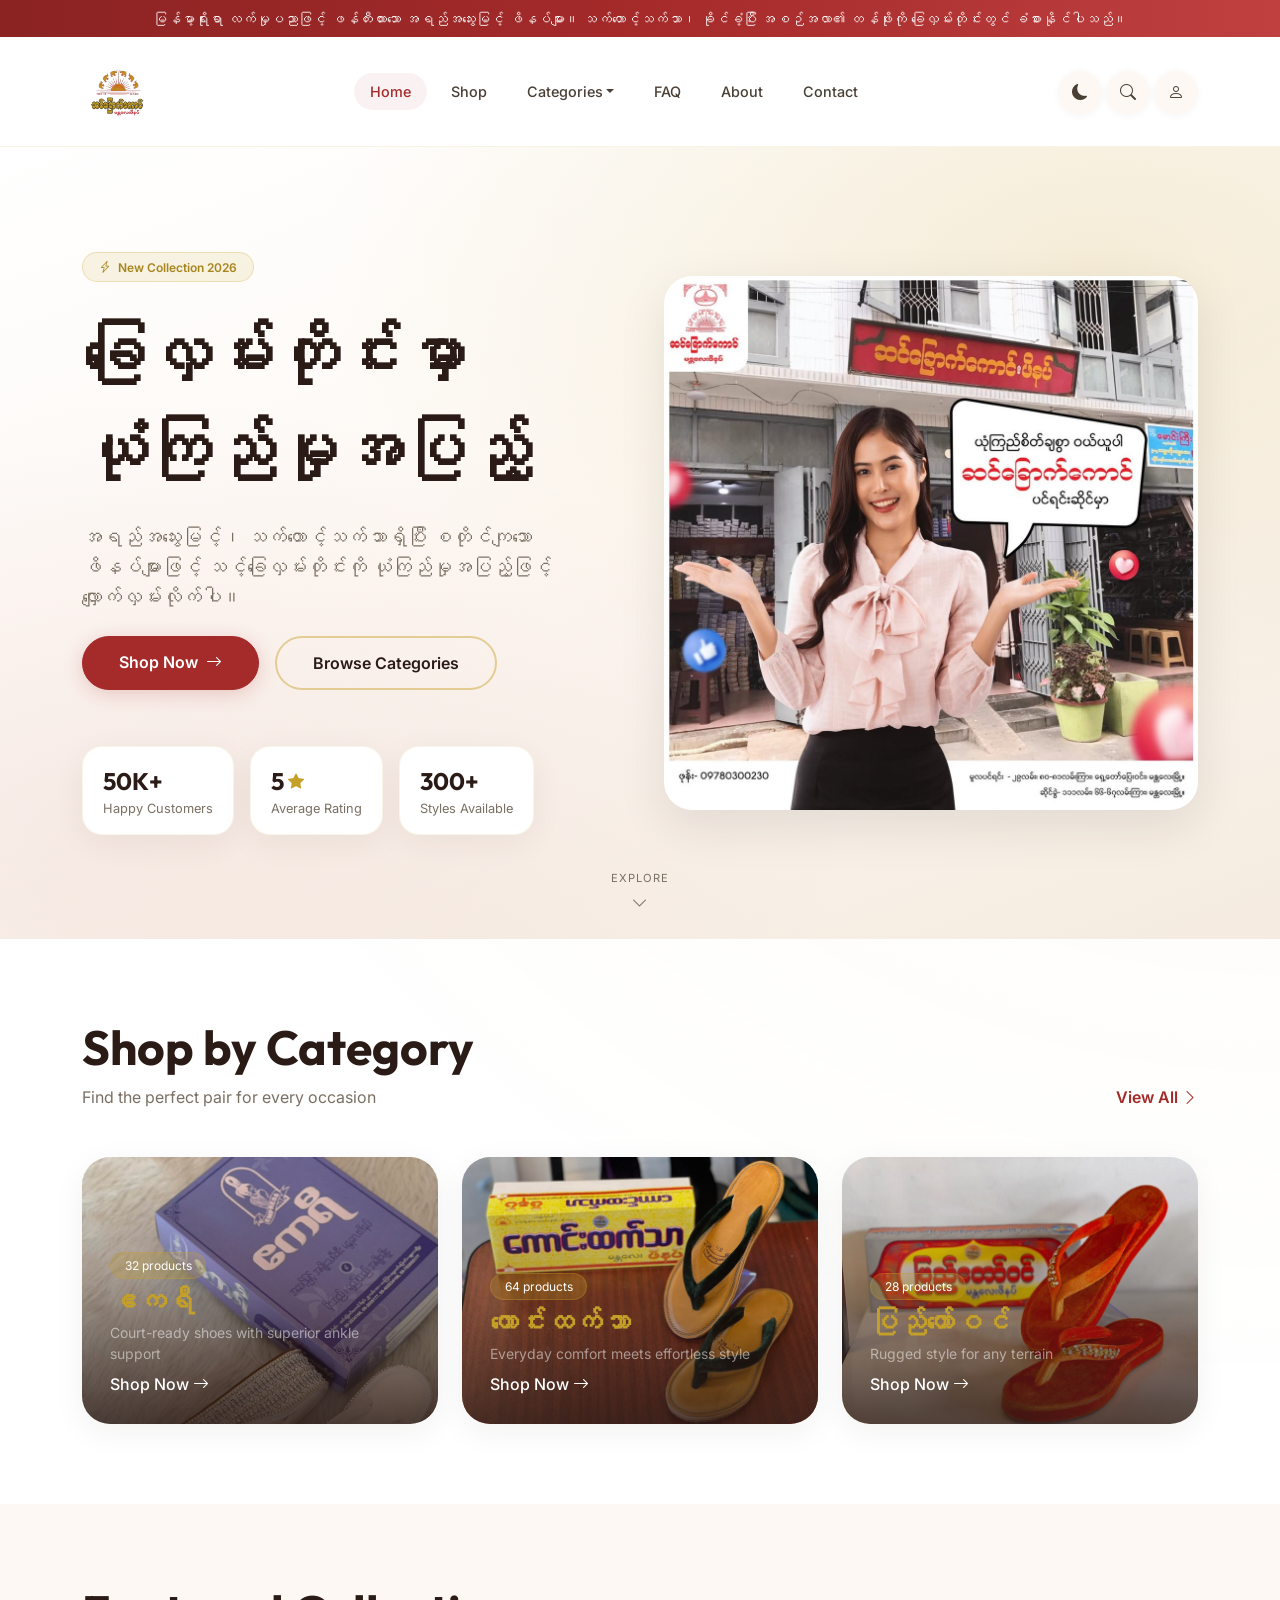
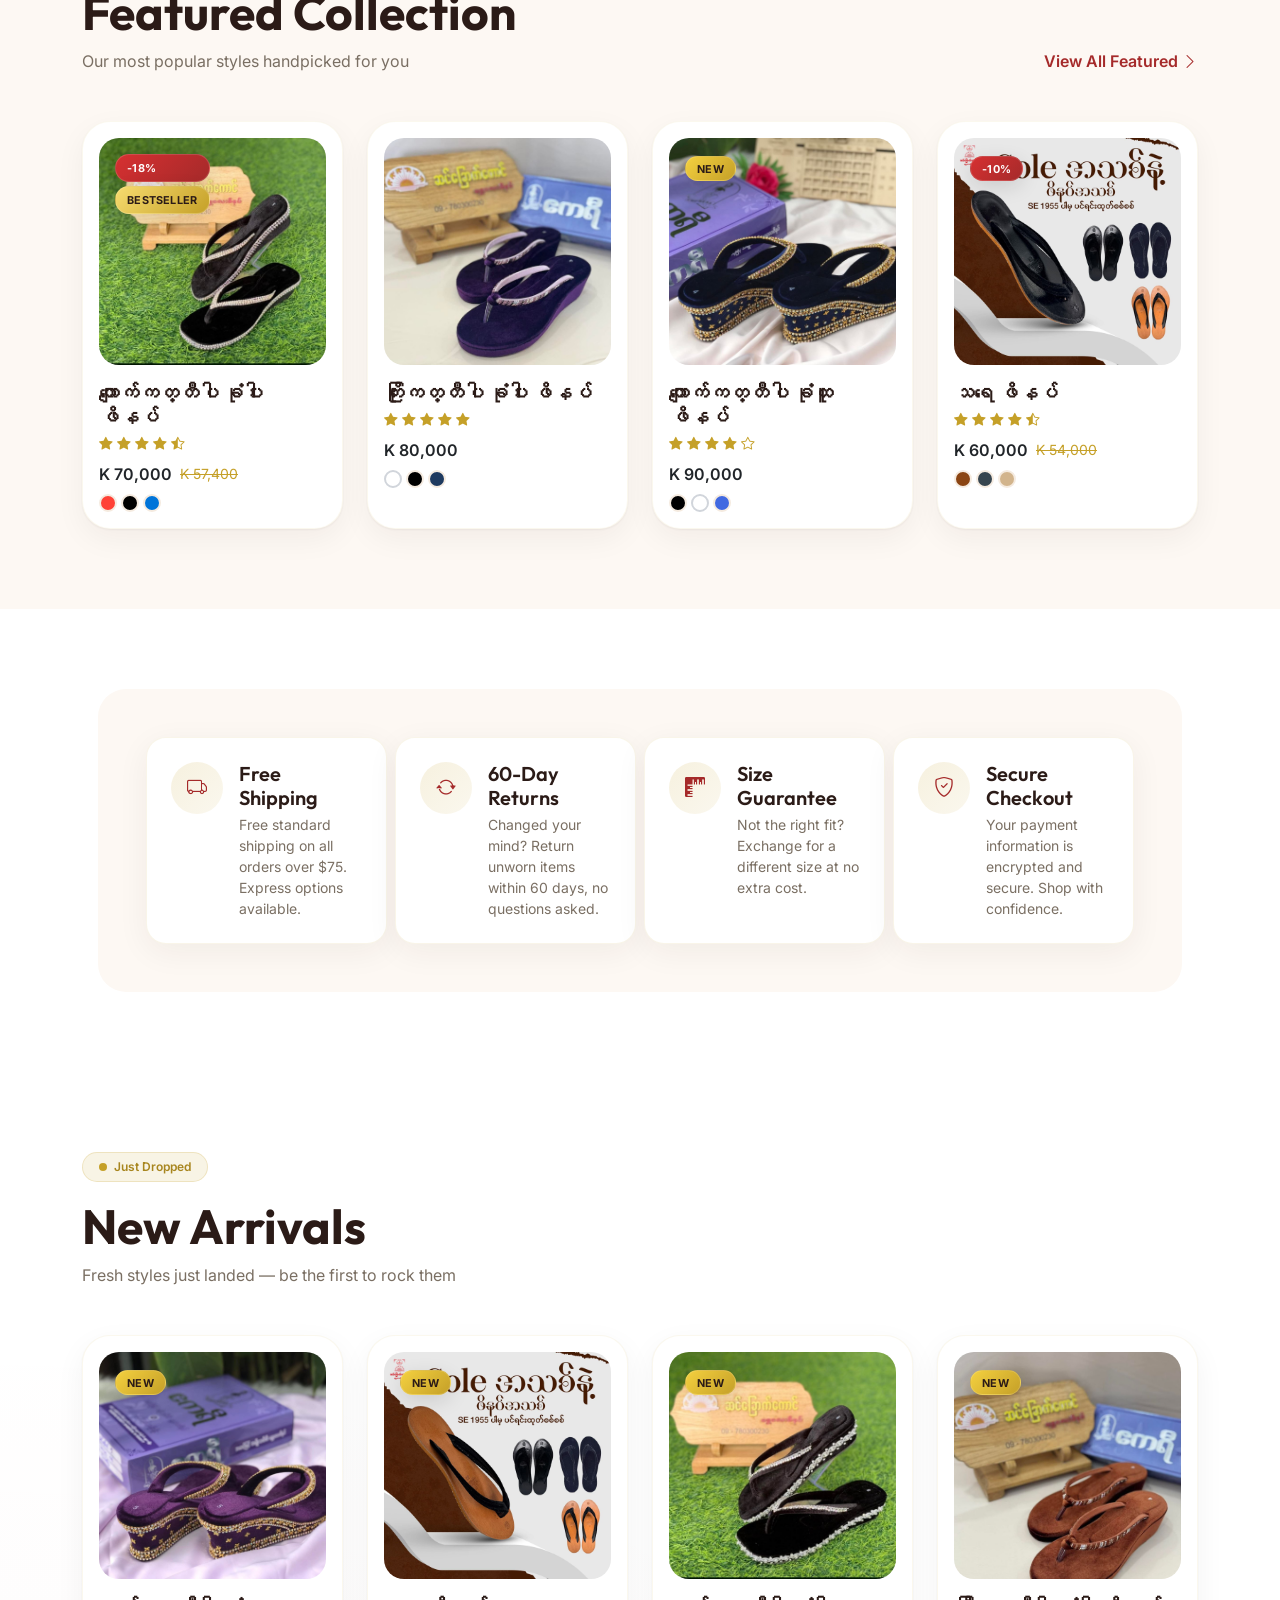
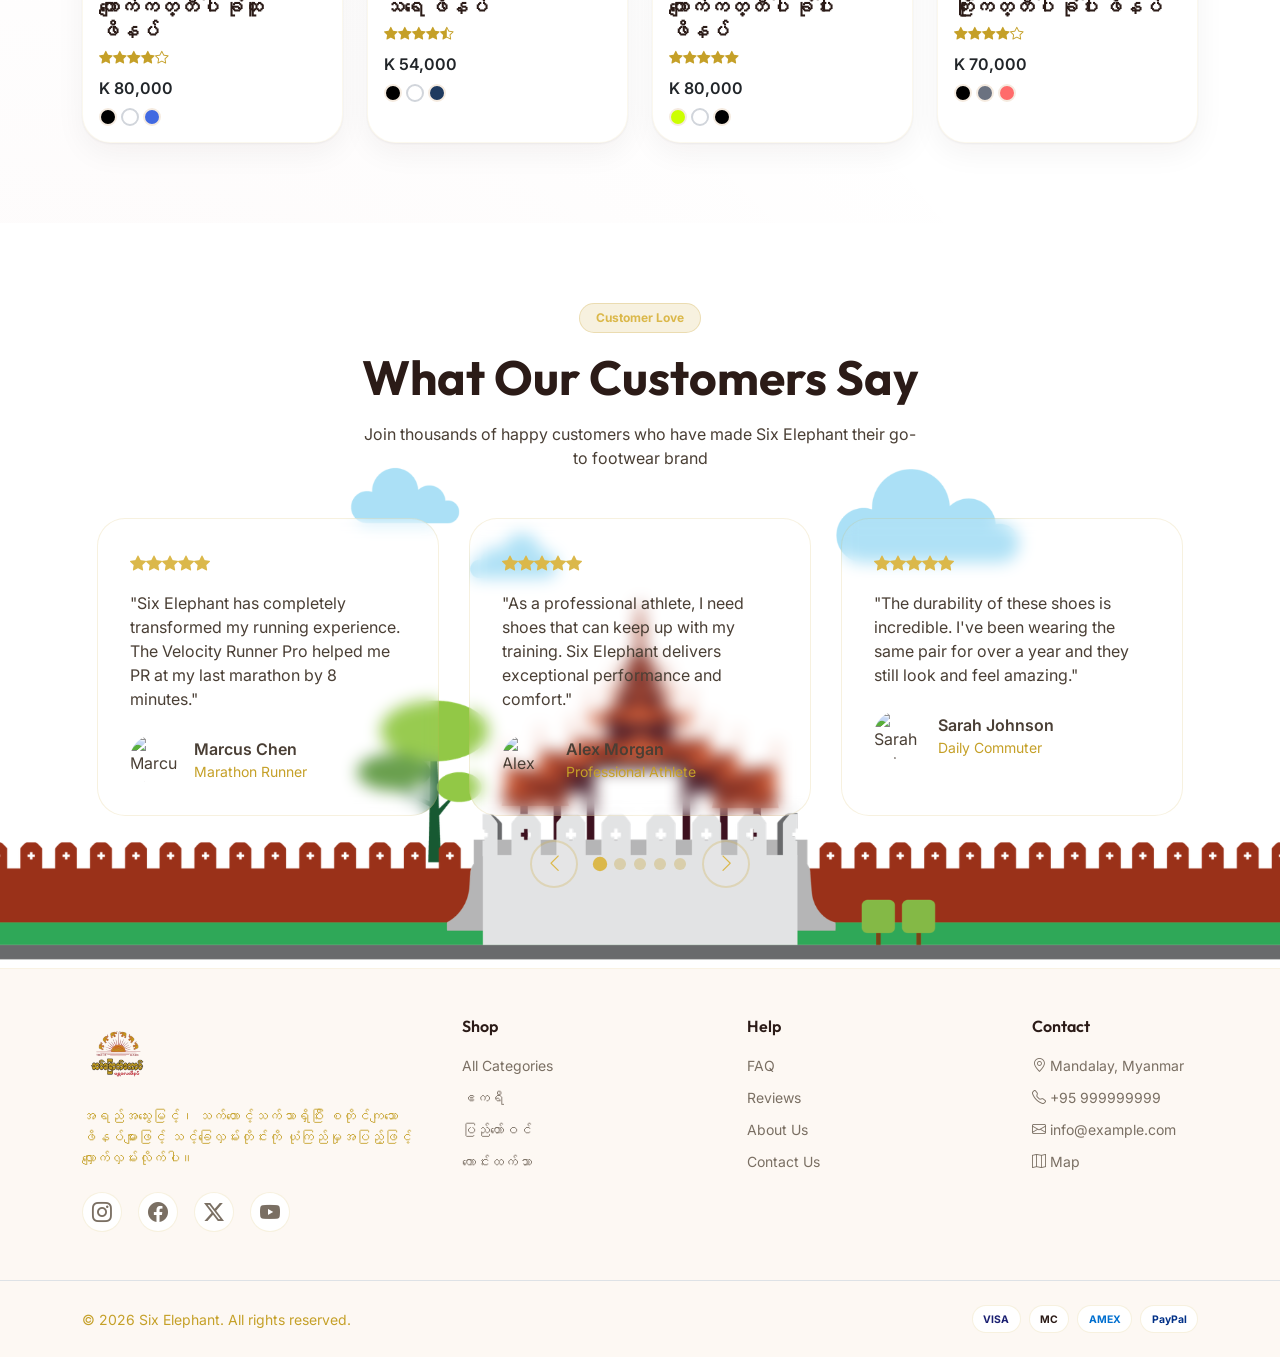
==== commit 7e4e5fb4: "update project" ====
--- a/index.html
+++ b/index.html
@@ -13,15 +13,17 @@
     <link href="https://fonts.googleapis.com/css2?family=Inter:wght@400;500;600;700&family=Outfit:wght@400;500;600;700;800&display=swap" rel="stylesheet">
 
     <!-- Bootstrap 5.3 -->
-    <link href="https://cdn.jsdelivr.net/npm/bootstrap@5.3.3/dist/css/bootstrap.min.css" rel="stylesheet">
+    <link rel="stylesheet" href="bootstrap/css/bootstrap.min.css">
+    <!-- <link rel="stylesheet" href="bootstrap/css/bootstrap-icons.min.css"> -->
     <link href="https://cdn.jsdelivr.net/npm/bootstrap-icons@1.11.3/font/bootstrap-icons.min.css" rel="stylesheet">
     <link rel="stylesheet" href="css/style.css">
+
 </head>
 <body>
 
     <!-- Announcement Bar -->
     <div class="announcement-bar text-white py-2 text-center">
-        Authentic Myanmar Traditional Footwear • Timeless Craftsmanship • Premium Quality
+        မြန်မာ့ရိုးရာ လက်မှုပညာဖြင့် ဖန်တီးထားသော အရည်အသွေးမြင့် ဖိနပ်များ။ သက်တောင့်သက်သာ၊ ခိုင်ခံ့ပြီး အစဉ်အလာ၏ တန်ဖိုးကို ခြေလှမ်းတိုင်းတွင် ခံစားနိုင်ပါသည်။
     </div>
 
     <!-- Navbar -->
@@ -47,14 +49,12 @@
                         <a class="nav-link dropdown-toggle" href="#" id="categoriesDropdown" role="button" data-bs-toggle="dropdown" aria-expanded="false">Categories</a>
                         <ul class="dropdown-menu" aria-labelledby="categoriesDropdown">
                             <li><a class="dropdown-item" href="shop.html">All Categories</a></li>
-                            <li><a class="dropdown-item" href="shop.html">Running</a></li>
-                            <li><a class="dropdown-item" href="shop.html">Basketball</a></li>
-                            <li><a class="dropdown-item" href="shop.html">Casual</a></li>
-                            <li><a class="dropdown-item" href="shop.html">Boots</a></li>
-                            <li><a class="dropdown-item" href="shop.html">Sandals</a></li>
-                            <li><a class="dropdown-item" href="shop.html">Sneakers</a></li>
+                            <li><a class="dropdown-item" href="shop.html">ကောင်းထက်သာ</a></li>
+                            <li><a class="dropdown-item" href="shop.html">ဧကရီ</a></li>
+                            <li><a class="dropdown-item" href="shop.html">ပြည်တော်ဝင်</a></li>
                         </ul>
                     </li>
+                    <li class="nav-item"><a class="nav-link" href="faq.html">FAQ</a></li>
                     <li class="nav-item"><a class="nav-link" href="about.html">About</a></li>
                     <li class="nav-item"><a class="nav-link" href="contact.html">Contact</a></li>
                 </ul>
@@ -62,10 +62,7 @@
                     <button class="nav-icon-btn" id="themeToggle" aria-label="Toggle theme"><i class="bi bi-moon-fill" id="themeIcon"></i></button>
                     <button class="nav-icon-btn" id="searchToggle" aria-label="Search"><i class="bi bi-search"></i></button>
                     <button class="nav-icon-btn" aria-label="Account"><i class="bi bi-person"></i></button>
-                    <button class="nav-icon-btn position-relative" aria-label="Cart">
-                        <i class="bi bi-bag"></i>
-                        <span class="cart-badge position-absolute badge rounded-pill">2</span>
-                    </button>
+                    
                 </div>
             </div>
         </div>
@@ -101,15 +98,14 @@
                         <span class="hero-badge badge rounded-pill px-3 py-2 mb-4">
                             <i class="bi bi-lightning-charge me-1"></i> New Collection 2026
                         </span>
-                        <h1 class="hero-title display-font display-3 fw-extrabold mb-4">
-                            Step Into<br>
-                            <span class="highlight">Your Best</span>
+                        <h1 class="hero-title display-font display-3 fw-bold lh-base mb-4">
+                            ခြေလှမ်းတိုင်းမှာ ယုံကြည်မှုအပြည့်
                         </h1>
                         <p class="hero-lead fs-5 mb-4 mx-auto mx-lg-0" style="max-width: 480px;">
-                            Premium footwear for every step of your journey. From athletic performance to everyday comfort.
+                            အရည်အသွေးမြင့်၊ သက်တောင့်သက်သာရှိပြီး စတိုင်ကျသော ဖိနပ်များဖြင့် သင့်ခြေလှမ်းတိုင်းကို ယုံကြည်မှုအပြည့်ဖြင့် လျှောက်လှမ်းလိုက်ပါ။
                         </p>
                         <div class="d-flex flex-column flex-sm-row gap-3 justify-content-center justify-content-lg-start mb-5">
-                            <a href="#featured" class="btn btn-primary btn-rounded">
+                            <a href="shop.html" class="btn btn-primary btn-rounded">
                                 Shop Now <i class="bi bi-arrow-right ms-1"></i>
                             </a>
                             <a href="shop.html" class="btn btn-outline-gold btn-rounded">
@@ -123,7 +119,7 @@
                             </div>
                             <div class="hero-stat-box text-center text-lg-start">
                                 <div class="d-flex align-items-center justify-content-center justify-content-lg-start gap-1">
-                                    <span class="display-font fs-4 fw-bold hero-stat-value">4.9</span>
+                                    <span class="display-font fs-4 fw-bold hero-stat-value">5</span>
                                     <i class="bi bi-star-fill text-brand-gold"></i>
                                 </div>
                                 <div class="hero-stat-label">Average Rating</div>
@@ -136,8 +132,8 @@
                     </div>
                     <div class="col-lg-6">
                         <div class="hero-image-wrap">
-                            <img src="images/bunner.jpeg" alt="Featured footwear collection" class="img-fluid">
-                            <div class="floating-badge position-absolute top-50 start-0 p-3 d-none d-md-block" style="transform: translate(-15%, -50%);">
+                            <img src="images/bunner1.jpg" alt="Featured footwear collection" class="img-fluid">
+                            <!-- <div class="floating-badge position-absolute top-50 start-0 p-3 d-none d-md-block" style="transform: translate(-15%, -50%);">
                                 <div class="d-flex align-items-center gap-3">
                                     <div class="rounded-circle d-flex align-items-center justify-content-center" style="width:40px;height:40px;background:rgba(197,160,40,0.15);">
                                         <i class="bi bi-truck text-brand-gold"></i>
@@ -147,14 +143,14 @@
                                         <p class="mb-0 hero-stat-label">Orders over $75</p>
                                     </div>
                                 </div>
-                            </div>
-                            <div class="position-absolute top-0 end-0 m-3">
+                            </div> -->
+                            <!-- <div class="position-absolute top-0 end-0 m-3">
                                 <div class="sale-badge-circle rounded-circle d-flex flex-column align-items-center justify-content-center text-white">
                                     <span style="font-size:0.65rem;font-weight:700;">UP TO</span>
                                     <span class="display-font fs-4 fw-bold lh-1">40%</span>
                                     <span style="font-size:0.65rem;font-weight:700;">OFF</span>
                                 </div>
-                            </div>
+                            </div> -->
                         </div>
                     </div>
                 </div>
@@ -175,28 +171,16 @@
                         <h2 class="display-font display-5 fw-bold mb-2">Shop by Category</h2>
                         <p class="mb-0">Find the perfect pair for every occasion</p>
                     </div>
-                    <a href="#" class="section-link">View All <i class="bi bi-chevron-right"></i></a>
+                    <a href="shop.html" class="section-link">View All <i class="bi bi-chevron-right"></i></a>
                 </div>
                 <div class="row g-4">
                     <div class="col-sm-6 col-lg-4">
                         <a href="#" class="category-card">
-                            <img src="images/p1-1.jpeg" alt="Running">
-                            <div class="category-overlay"></div>
-                            <div class="category-content">
-                                <span class="category-pill">48 products</span>
-                                <h3 class="display-font fs-3 fw-bold mt-2 mb-1">Running</h3>
-                                <p class="small text-white-50 mb-2">Performance shoes built for speed and endurance</p>
-                                <span class="fw-medium">Shop Now <i class="bi bi-arrow-right"></i></span>
-                            </div>
-                        </a>
-                    </div>
-                    <div class="col-sm-6 col-lg-4">
-                        <a href="#" class="category-card">
-                            <img src="images/p2-1.jpeg" alt="Basketball">
+                            <img src="images/akayi.jpg" alt="Basketball">
                             <div class="category-overlay"></div>
                             <div class="category-content">
                                 <span class="category-pill">32 products</span>
-                                <h3 class="display-font fs-3 fw-bold mt-2 mb-1">Basketball</h3>
+                                <h3 class="display-font brand_color fs-3 fw-bold mt-2 mb-1">ဧကရီ</h3>
                                 <p class="small text-white-50 mb-2">Court-ready shoes with superior ankle support</p>
                                 <span class="fw-medium">Shop Now <i class="bi bi-arrow-right"></i></span>
                             </div>
@@ -204,11 +188,11 @@
                     </div>
                     <div class="col-sm-6 col-lg-4">
                         <a href="#" class="category-card">
-                            <img src="images/p3-1.jpeg" alt="Casual">
+                            <img src="images/kaunghtetthar.jpg" alt="Casual">
                             <div class="category-overlay"></div>
                             <div class="category-content">
                                 <span class="category-pill">64 products</span>
-                                <h3 class="display-font fs-3 fw-bold mt-2 mb-1">Casual</h3>
+                                <h3 class="display-font brand_color fs-3 fw-bold mt-2 mb-1">ကောင်းထက်သာ</h3>
                                 <p class="small text-white-50 mb-2">Everyday comfort meets effortless style</p>
                                 <span class="fw-medium">Shop Now <i class="bi bi-arrow-right"></i></span>
                             </div>
@@ -216,36 +200,12 @@
                     </div>
                     <div class="col-sm-6 col-lg-4">
                         <a href="#" class="category-card">
-                            <img src="images/p4-1.jpeg" alt="Boots">
+                            <img src="images/pyitawwin.jpg" alt="Boots">
                             <div class="category-overlay"></div>
                             <div class="category-content">
                                 <span class="category-pill">28 products</span>
-                                <h3 class="display-font fs-3 fw-bold mt-2 mb-1">Boots</h3>
+                                <h3 class="display-font brand_color fs-3 fw-bold mt-2 mb-1">ပြည်တော်ဝင်</h3>
                                 <p class="small text-white-50 mb-2">Rugged style for any terrain</p>
-                                <span class="fw-medium">Shop Now <i class="bi bi-arrow-right"></i></span>
-                            </div>
-                        </a>
-                    </div>
-                    <div class="col-sm-6 col-lg-4">
-                        <a href="#" class="category-card">
-                            <img src="images/p5-1.jpeg" alt="Sandals">
-                            <div class="category-overlay"></div>
-                            <div class="category-content">
-                                <span class="category-pill">24 products</span>
-                                <h3 class="display-font fs-3 fw-bold mt-2 mb-1">Sandals</h3>
-                                <p class="small text-white-50 mb-2">Breathable comfort for warmer days</p>
-                                <span class="fw-medium">Shop Now <i class="bi bi-arrow-right"></i></span>
-                            </div>
-                        </a>
-                    </div>
-                    <div class="col-sm-6 col-lg-4">
-                        <a href="#" class="category-card">
-                            <img src="images/p6-1.jpeg" alt="Sneakers">
-                            <div class="category-overlay"></div>
-                            <div class="category-content">
-                                <span class="category-pill">86 products</span>
-                                <h3 class="display-font fs-3 fw-bold mt-2 mb-1">Sneakers</h3>
-                                <p class="small text-white-50 mb-2">Classic and contemporary streetwear styles</p>
                                 <span class="fw-medium">Shop Now <i class="bi bi-arrow-right"></i></span>
                             </div>
                         </a>
@@ -262,20 +222,20 @@
                         <h2 class="display-font display-5 fw-bold mb-2">Featured Collection</h2>
                         <p class="mb-0">Our most popular styles handpicked for you</p>
                     </div>
-                    <a href="#" class="section-link">View All Featured <i class="bi bi-chevron-right"></i></a>
+                    <a href="shop.html" class="section-link">View All Featured <i class="bi bi-chevron-right"></i></a>
                 </div>
                 <div class="row g-4">
                     <div class="col-sm-6 col-lg-3">
                         <div class="product-card">
                             <a href="#" class="text-decoration-none text-dark">
                                 <div class="product-image-wrap mb-3">
-                                    <img src="images/p1-1.jpeg" alt="Velocity Runner Pro">
+                                    <img src="images/p1-1.jpeg" alt="ကျောက်ကတ္တီပါ ခုံပါး ဖိနပ်">
                                     <div class="position-absolute top-0 start-0 m-3 d-flex flex-column gap-1">
                                         <span class="product-badge badge-sale">-18%</span>
                                         <span class="product-badge badge-bestseller">BESTSELLER</span>
                                     </div>
                                 </div>
-                                <h5 class="fw-semibold mb-1">Velocity Runner Pro</h5>
+                                <h5 class="fw-semibold mb-1">ကျောက်ကတ္တီပါ ခုံပါး ဖိနပ်</h5>
                                 <div class="star-rating mb-2">
                                     <i class="bi bi-star-fill"></i>
                                     <i class="bi bi-star-fill"></i>
@@ -284,8 +244,8 @@
                                     <i class="bi bi-star-half"></i>
                                 </div>
                                 <div class="d-flex align-items-center gap-2 mb-2">
-                                    <span class="fw-semibold">$179</span>
-                                    <span class="text-secondary text-decoration-line-through small">$219</span>
+                                    <span class="fw-semibold">K 70,000</span>
+                                    <span class="text-secondary text-decoration-line-through small">K 57,400</span>
                                 </div>
                                 <div class="d-flex gap-1">
                                     <span class="color-swatch" style="background:#ff4136;"></span>
@@ -299,9 +259,9 @@
                         <div class="product-card">
                             <a href="#" class="text-decoration-none text-dark">
                                 <div class="product-image-wrap mb-3">
-                                    <img src="images/p3-2.jpeg" alt="Streetwise Classic">
-                                </div>
-                                <h5 class="fw-semibold mb-1">Streetwise Classic</h5>
+                                    <img src="images/p3-2.jpeg" alt="ကြိုးကတ္တီပါ ခုံပါး ဖိနပ်">
+                                </div>
+                                <h5 class="fw-semibold mb-1">ကြိုးကတ္တီပါ ခုံပါး ဖိနပ်</h5>
                                 <div class="star-rating mb-2">
                                     <i class="bi bi-star-fill"></i>
                                     <i class="bi bi-star-fill"></i>
@@ -309,7 +269,7 @@
                                     <i class="bi bi-star-fill"></i>
                                     <i class="bi bi-star-fill"></i>
                                 </div>
-                                <div class="mb-2"><span class="fw-semibold">$129</span></div>
+                                <div class="mb-2"><span class="fw-semibold">K 80,000</span></div>
                                 <div class="d-flex gap-1">
                                     <span class="color-swatch" style="background:#fff;border-color:#d1d5db;"></span>
                                     <span class="color-swatch" style="background:#000;"></span>
@@ -322,12 +282,12 @@
                         <div class="product-card">
                             <a href="#" class="text-decoration-none text-dark">
                                 <div class="product-image-wrap mb-3">
-                                    <img src="images/p2-2.jpeg" alt="Court Dominator X">
+                                    <img src="images/p2-2.jpeg" alt="ကျောက်ကတ္တီပါ ခုံထူ ဖိနပ်">
                                     <div class="position-absolute top-0 start-0 m-3">
                                         <span class="product-badge badge-new">NEW</span>
                                     </div>
                                 </div>
-                                <h5 class="fw-semibold mb-1">Court Dominator X</h5>
+                                <h5 class="fw-semibold mb-1">ကျောက်ကတ္တီပါ ခုံထူ ဖိနပ်</h5>
                                 <div class="star-rating mb-2">
                                     <i class="bi bi-star-fill"></i>
                                     <i class="bi bi-star-fill"></i>
@@ -335,7 +295,7 @@
                                     <i class="bi bi-star-fill"></i>
                                     <i class="bi bi-star"></i>
                                 </div>
-                                <div class="mb-2"><span class="fw-semibold">$199</span></div>
+                                <div class="mb-2"><span class="fw-semibold">K 90,000</span></div>
                                 <div class="d-flex gap-1">
                                     <span class="color-swatch" style="background:#000;"></span>
                                     <span class="color-swatch" style="background:#fff;border-color:#d1d5db;"></span>
@@ -348,12 +308,12 @@
                         <div class="product-card">
                             <a href="#" class="text-decoration-none text-dark">
                                 <div class="product-image-wrap mb-3">
-                                    <img src="images/p4-2.jpeg" alt="Trail Blazer GTX">
+                                    <img src="images/p5-3.jpeg" alt="သရေ ဖိနပ်">
                                     <div class="position-absolute top-0 start-0 m-3">
-                                        <span class="product-badge badge-sale">-17%</span>
-                                    </div>
-                                </div>
-                                <h5 class="fw-semibold mb-1">Trail Blazer GTX</h5>
+                                        <span class="product-badge badge-sale">-10%</span>
+                                    </div>
+                                </div>
+                                <h5 class="fw-semibold mb-1">သရေ ဖိနပ်</h5>
                                 <div class="star-rating mb-2">
                                     <i class="bi bi-star-fill"></i>
                                     <i class="bi bi-star-fill"></i>
@@ -362,8 +322,8 @@
                                     <i class="bi bi-star-half"></i>
                                 </div>
                                 <div class="d-flex align-items-center gap-2 mb-2">
-                                    <span class="fw-semibold">$189</span>
-                                    <span class="text-secondary text-decoration-line-through small">$229</span>
+                                    <span class="fw-semibold">K 60,000</span>
+                                    <span class="text-secondary text-decoration-line-through small">K 54,000</span>
                                 </div>
                                 <div class="d-flex gap-1">
                                     <span class="color-swatch" style="background:#8b4513;"></span>
@@ -435,23 +395,23 @@
                         <h2 class="display-font display-5 fw-bold mb-2">New Arrivals</h2>
                         <p class="mb-0">Fresh styles just landed — be the first to rock them</p>
                     </div>
-                    <a href="#" class="section-link">Shop New Arrivals <i class="bi bi-chevron-right"></i></a>
+                    <!-- <a href="#" class="section-link">Shop New Arrivals <i class="bi bi-chevron-right"></i></a> -->
                 </div>
                 <div class="row g-4">
                     <div class="col-sm-6 col-lg-3">
                         <div class="product-card">
                             <a href="#" class="text-decoration-none text-dark">
                                 <div class="product-image-wrap mb-3">
-                                    <img src="images/p2-3.jpeg" alt="Court Dominator X">
+                                    <img src="images/p2-3.jpeg" alt="ကျောက်ကတ္တီပါ ခုံထူ ဖိနပ်">
                                     <div class="position-absolute top-0 start-0 m-3">
                                         <span class="product-badge badge-new">NEW</span>
                                     </div>
                                 </div>
-                                <h5 class="fw-semibold mb-1">Court Dominator X</h5>
+                                <h5 class="fw-semibold mb-1">ကျောက်ကတ္တီပါ ခုံထူ ဖိနပ်</h5>
                                 <div class="star-rating mb-2">
                                     <i class="bi bi-star-fill"></i><i class="bi bi-star-fill"></i><i class="bi bi-star-fill"></i><i class="bi bi-star-fill"></i><i class="bi bi-star"></i>
                                 </div>
-                                <div class="mb-2"><span class="fw-semibold">$199</span></div>
+                                <div class="mb-2"><span class="fw-semibold">K 80,000</span></div>
                                 <div class="d-flex gap-1">
                                     <span class="color-swatch" style="background:#000;"></span>
                                     <span class="color-swatch" style="background:#fff;border-color:#d1d5db;"></span>
@@ -464,16 +424,16 @@
                         <div class="product-card">
                             <a href="#" class="text-decoration-none text-dark">
                                 <div class="product-image-wrap mb-3">
-                                    <img src="images/p5-2.jpeg" alt="Summer Slide Sport">
+                                    <img src="images/p5-2.jpeg" alt="သရေ ဖိနပ်">
                                     <div class="position-absolute top-0 start-0 m-3">
                                         <span class="product-badge badge-new">NEW</span>
                                     </div>
                                 </div>
-                                <h5 class="fw-semibold mb-1">Summer Slide Sport</h5>
+                                <h5 class="fw-semibold mb-1">သရေ ဖိနပ်</h5>
                                 <div class="star-rating mb-2">
                                     <i class="bi bi-star-fill"></i><i class="bi bi-star-fill"></i><i class="bi bi-star-fill"></i><i class="bi bi-star-fill"></i><i class="bi bi-star-half"></i>
                                 </div>
-                                <div class="mb-2"><span class="fw-semibold">$49</span></div>
+                                <div class="mb-2"><span class="fw-semibold">K 54,000</span></div>
                                 <div class="d-flex gap-1">
                                     <span class="color-swatch" style="background:#000;"></span>
                                     <span class="color-swatch" style="background:#fff;border-color:#d1d5db;"></span>
@@ -486,16 +446,16 @@
                         <div class="product-card">
                             <a href="#" class="text-decoration-none text-dark">
                                 <div class="product-image-wrap mb-3">
-                                    <img src="images/p1-2.jpeg" alt="Marathon Elite">
+                                    <img src="images/p1-2.jpeg" alt="ကျောက်ကတ္တီပါ ခုံပါး ဖိနပ်">
                                     <div class="position-absolute top-0 start-0 m-3">
                                         <span class="product-badge badge-new">NEW</span>
                                     </div>
                                 </div>
-                                <h5 class="fw-semibold mb-1">Marathon Elite</h5>
+                                <h5 class="fw-semibold mb-1">ကျောက်ကတ္တီပါ ခုံပါး ဖိနပ်</h5>
                                 <div class="star-rating mb-2">
                                     <i class="bi bi-star-fill"></i><i class="bi bi-star-fill"></i><i class="bi bi-star-fill"></i><i class="bi bi-star-fill"></i><i class="bi bi-star-fill"></i>
                                 </div>
-                                <div class="mb-2"><span class="fw-semibold">$249</span></div>
+                                <div class="mb-2"><span class="fw-semibold">K 80,000</span></div>
                                 <div class="d-flex gap-1">
                                     <span class="color-swatch" style="background:#ccff00;"></span>
                                     <span class="color-swatch" style="background:#fff;border-color:#d1d5db;"></span>
@@ -508,16 +468,16 @@
                         <div class="product-card">
                             <a href="#" class="text-decoration-none text-dark">
                                 <div class="product-image-wrap mb-3">
-                                    <img src="images/p3-4.jpeg" alt="Cloud 9 Recovery">
+                                    <img src="images/p3-4.jpeg" alt="ကြိုးကတ္တီပါ ခုံပါး ဖိနပ်">
                                     <div class="position-absolute top-0 start-0 m-3">
                                         <span class="product-badge badge-new">NEW</span>
                                     </div>
                                 </div>
-                                <h5 class="fw-semibold mb-1">Cloud 9 Recovery</h5>
+                                <h5 class="fw-semibold mb-1">ကြိုးကတ္တီပါ ခုံပါး ဖိနပ်</h5>
                                 <div class="star-rating mb-2">
                                     <i class="bi bi-star-fill"></i><i class="bi bi-star-fill"></i><i class="bi bi-star-fill"></i><i class="bi bi-star-fill"></i><i class="bi bi-star"></i>
                                 </div>
-                                <div class="mb-2"><span class="fw-semibold">$59</span></div>
+                                <div class="mb-2"><span class="fw-semibold">K 70,000</span></div>
                                 <div class="d-flex gap-1">
                                     <span class="color-swatch" style="background:#000;"></span>
                                     <span class="color-swatch" style="background:#6b7280;"></span>
@@ -535,85 +495,184 @@
             <div class="container">
                 <div class="text-center mb-5">
                     <span class="badge rounded-pill px-3 py-2 mb-3" style="background:rgba(197,160,40,0.15);color:var(--brand-gold-light);border:1px solid rgba(197,160,40,0.25);">Customer Love</span>
-                    <h2 class="display-font display-5 fw-bold text-white mb-3">What Our Customers Say</h2>
-                    <p class="mx-auto mb-0" style="max-width:560px;color:rgba(255,255,255,0.55);">
+                    <h2 class="display-font display-5 fw-bold  mb-3">What Our Customers Say</h2>
+                    <p class="mx-auto mb-0" style="max-width:560px;">
                         Join thousands of happy customers who have made Six Elephant their go-to footwear brand
                     </p>
                 </div>
-                <div class="row g-4 mb-5">
-                    <div class="col-md-4">
-                        <div class="testimonial-card">
-                            <div class="testimonial-stars mb-3">
-                                <i class="bi bi-star-fill"></i><i class="bi bi-star-fill"></i><i class="bi bi-star-fill"></i><i class="bi bi-star-fill"></i><i class="bi bi-star-fill"></i>
-                            </div>
-                            <blockquote class="text-white-50 mb-4">
-                                "Six Elephant has completely transformed my running experience. The Velocity Runner Pro helped me PR at my last marathon by 8 minutes."
-                            </blockquote>
-                            <div class="d-flex align-items-center gap-3">
-                                <img src="https://images.unsplash.com/photo-1507003211169-0a1dd7228f2d?w=200&h=200&fit=crop" alt="Marcus Chen" class="rounded-circle" width="48" height="48" style="object-fit:cover;">
-                                <div>
-                                    <p class="fw-semibold text-white mb-0">Marcus Chen</p>
-                                    <p class="text-secondary small mb-0">Marathon Runner</p>
-                                </div>
-                            </div>
-                        </div>
-                    </div>
-                    <div class="col-md-4">
-                        <div class="testimonial-card">
-                            <div class="testimonial-stars mb-3">
-                                <i class="bi bi-star-fill"></i><i class="bi bi-star-fill"></i><i class="bi bi-star-fill"></i><i class="bi bi-star-fill"></i><i class="bi bi-star-fill"></i>
-                            </div>
-                            <blockquote class="text-white-50 mb-4">
-                                "I wear Six Elephant shoes for all my classes. They are versatile, stylish, and most importantly, my feet never hurt after a long day of training."
-                            </blockquote>
-                            <div class="d-flex align-items-center gap-3">
-                                <img src="https://images.unsplash.com/photo-1494790108377-be9c29b29330?w=200&h=200&fit=crop" alt="Emily Rodriguez" class="rounded-circle" width="48" height="48" style="object-fit:cover;">
-                                <div>
-                                    <p class="fw-semibold text-white mb-0">Emily Rodriguez</p>
-                                    <p class="text-secondary small mb-0">Fitness Instructor</p>
-                                </div>
-                            </div>
-                        </div>
-                    </div>
-                    <div class="col-md-4">
-                        <div class="testimonial-card">
-                            <div class="testimonial-stars mb-3">
-                                <i class="bi bi-star-fill"></i><i class="bi bi-star-fill"></i><i class="bi bi-star-fill"></i><i class="bi bi-star-fill"></i><i class="bi bi-star-fill"></i>
-                            </div>
-                            <blockquote class="text-white-50 mb-4">
-                                "The quality and attention to detail is unmatched. I have been collecting sneakers for 15 years and Six Elephant has become my go-to brand."
-                            </blockquote>
-                            <div class="d-flex align-items-center gap-3">
-                                <img src="https://images.unsplash.com/photo-1472099645785-5658abf4ff4e?w=200&h=200&fit=crop" alt="David Kim" class="rounded-circle" width="48" height="48" style="object-fit:cover;">
-                                <div>
-                                    <p class="fw-semibold text-white mb-0">David Kim</p>
-                                    <p class="text-secondary small mb-0">Sneaker Enthusiast</p>
-                                </div>
-                            </div>
-                        </div>
-                    </div>
-                </div>
-                <!-- <div class="stats-bar d-flex flex-wrap justify-content-center align-items-center gap-4 gap-lg-5 pt-5" style="border-top:1px solid rgba(197,160,40,0.2);">
-                    <div class="text-center">
-                        <div class="stat-value">50K+</div>
-                        <p class="text-secondary small mb-0">Happy Customers</p>
-                    </div>
-                    <div class="stat-divider d-none d-md-block"></div>
-                    <div class="text-center">
-                        <div class="stat-value">4.9/5</div>
-                        <p class="text-secondary small mb-0">Average Rating</p>
-                    </div>
-                    <div class="stat-divider d-none d-md-block"></div>
-                    <div class="text-center">
-                        <div class="stat-value">15K+</div>
-                        <p class="text-secondary small mb-0">5-Star Reviews</p>
-                    </div>
-                    <div class="stat-divider d-none d-md-block"></div>
-                    <div class="text-center">
-                        <div class="stat-value">98%</div>
-                        <p class="text-secondary small mb-0">Would Recommend</p>
-                    </div>
-                </div> -->
+                <div class="testimonials-slider-container">
+                    <div class="testimonials-slider">
+                        <div class="testimonial-slide active">
+                            <div class="testimonial-card">
+                                <div class="testimonial-stars mb-3">
+                                    <i class="bi bi-star-fill"></i><i class="bi bi-star-fill"></i><i class="bi bi-star-fill"></i><i class="bi bi-star-fill"></i><i class="bi bi-star-fill"></i>
+                                </div>
+                                <blockquote class="mb-4">
+                                    "Six Elephant has completely transformed my running experience. The Velocity Runner Pro helped me PR at my last marathon by 8 minutes."
+                                </blockquote>
+                                <div class="d-flex align-items-center gap-3">
+                                    <img src="https://images.unsplash.com/photo-1507003211169-0a1dd7228f2d?w=200&h=200&fit=crop" alt="Marcus Chen" class="rounded-circle" width="48" height="48" style="object-fit:cover;">
+                                    <div>
+                                        <p class="fw-semibold mb-0">Marcus Chen</p>
+                                        <p class="text-secondary small mb-0">Marathon Runner</p>
+                                    </div>
+                                </div>
+                            </div>
+                        </div>
+                        <div class="testimonial-slide">
+                            <div class="testimonial-card">
+                                <div class="testimonial-stars mb-3">
+                                    <i class="bi bi-star-fill"></i><i class="bi bi-star-fill"></i><i class="bi bi-star-fill"></i><i class="bi bi-star-fill"></i><i class="bi bi-star-fill"></i>
+                                </div>
+                                <blockquote class="mb-4">
+                                    "As a professional athlete, I need shoes that can keep up with my training. Six Elephant delivers exceptional performance and comfort."
+                                </blockquote>
+                                <div class="d-flex align-items-center gap-3">
+                                    <img src="https://images.unsplash.com/photo-1568602471122-7832951cc4c5?w=200&h=200&fit=crop" alt="Alex Morgan" class="rounded-circle" width="48" height="48" style="object-fit:cover;">
+                                    <div>
+                                        <p class="fw-semibold mb-0">Alex Morgan</p>
+                                        <p class="text-secondary small mb-0">Professional Athlete</p>
+                                    </div>
+                                </div>
+                            </div>
+                        </div>
+                        <div class="testimonial-slide">
+                            <div class="testimonial-card">
+                                <div class="testimonial-stars mb-3">
+                                    <i class="bi bi-star-fill"></i><i class="bi bi-star-fill"></i><i class="bi bi-star-fill"></i><i class="bi bi-star-fill"></i><i class="bi bi-star-fill"></i>
+                                </div>
+                                <blockquote class="mb-4">
+                                    "The durability of these shoes is incredible. I've been wearing the same pair for over a year and they still look and feel amazing."
+                                </blockquote>
+                                <div class="d-flex align-items-center gap-3">
+                                    <img src="https://images.unsplash.com/photo-1500648767791-00dcc994a43e?w=200&h=200&fit=crop" alt="Sarah Johnson" class="rounded-circle" width="48" height="48" style="object-fit:cover;">
+                                    <div>
+                                        <p class="fw-semibold mb-0">Sarah Johnson</p>
+                                        <p class="text-secondary small mb-0">Daily Commuter</p>
+                                    </div>
+                                </div>
+                            </div>
+                        </div>
+                        <div class="testimonial-slide">
+                            <div class="testimonial-card">
+                                <div class="testimonial-stars mb-3">
+                                    <i class="bi bi-star-fill"></i><i class="bi bi-star-fill"></i><i class="bi bi-star-fill"></i><i class="bi bi-star-fill"></i><i class="bi bi-star-fill"></i>
+                                </div>
+                                <blockquote class="mb-4">
+                                    "I wear Six Elephant shoes for all my classes. They are versatile, stylish, and most importantly, my feet never hurt after a long day of training."
+                                </blockquote>
+                                <div class="d-flex align-items-center gap-3">
+                                    <img src="https://images.unsplash.com/photo-1494790108377-be9c29b29330?w=200&h=200&fit=crop" alt="Emily Rodriguez" class="rounded-circle" width="48" height="48" style="object-fit:cover;">
+                                    <div>
+                                        <p class="fw-semibold mb-0">Emily Rodriguez</p>
+                                        <p class="text-secondary small mb-0">Fitness Instructor</p>
+                                    </div>
+                                </div>
+                            </div>
+                        </div>
+                        <div class="testimonial-slide">
+                            <div class="testimonial-card">
+                                <div class="testimonial-stars mb-3">
+                                    <i class="bi bi-star-fill"></i><i class="bi bi-star-fill"></i><i class="bi bi-star-fill"></i><i class="bi bi-star-fill"></i><i class="bi bi-star-fill"></i>
+                                </div>
+                                <blockquote class="mb-4">
+                                    "As a professional athlete, I need shoes that can keep up with my training. Six Elephant delivers exceptional performance and comfort."
+                                </blockquote>
+                                <div class="d-flex align-items-center gap-3">
+                                    <img src="https://images.unsplash.com/photo-1568602471122-7832951cc4c5?w=200&h=200&fit=crop" alt="Alex Morgan" class="rounded-circle" width="48" height="48" style="object-fit:cover;">
+                                    <div>
+                                        <p class="fw-semibold mb-0">Alex Morgan</p>
+                                        <p class="text-secondary small mb-0">Professional Athlete</p>
+                                    </div>
+                                </div>
+                            </div>
+                        </div>
+                        <div class="testimonial-slide">
+                            <div class="testimonial-card">
+                                <div class="testimonial-stars mb-3">
+                                    <i class="bi bi-star-fill"></i><i class="bi bi-star-fill"></i><i class="bi bi-star-fill"></i><i class="bi bi-star-fill"></i><i class="bi bi-star-fill"></i>
+                                </div>
+                                <blockquote class="mb-4">
+                                    "The durability of these shoes is incredible. I've been wearing the same pair for over a year and they still look and feel amazing."
+                                </blockquote>
+                                <div class="d-flex align-items-center gap-3">
+                                    <img src="https://images.unsplash.com/photo-1500648767791-00dcc994a43e?w=200&h=200&fit=crop" alt="Sarah Johnson" class="rounded-circle" width="48" height="48" style="object-fit:cover;">
+                                    <div>
+                                        <p class="fw-semibold mb-0">Sarah Johnson</p>
+                                        <p class="text-secondary small mb-0">Daily Commuter</p>
+                                    </div>
+                                </div>
+                            </div>
+                        </div>
+                        <div class="testimonial-slide">
+                            <div class="testimonial-card">
+                                <div class="testimonial-stars mb-3">
+                                    <i class="bi bi-star-fill"></i><i class="bi bi-star-fill"></i><i class="bi bi-star-fill"></i><i class="bi bi-star-fill"></i><i class="bi bi-star-fill"></i>
+                                </div>
+                                <blockquote class="mb-4">
+                                    "I wear Six Elephant shoes for all my classes. They are versatile, stylish, and most importantly, my feet never hurt after a long day of training."
+                                </blockquote>
+                                <div class="d-flex align-items-center gap-3">
+                                    <img src="https://images.unsplash.com/photo-1494790108377-be9c29b29330?w=200&h=200&fit=crop" alt="Emily Rodriguez" class="rounded-circle" width="48" height="48" style="object-fit:cover;">
+                                    <div>
+                                        <p class="fw-semibold mb-0">Emily Rodriguez</p>
+                                        <p class="text-secondary small mb-0">Fitness Instructor</p>
+                                    </div>
+                                </div>
+                            </div>
+                        </div>
+                        <div class="testimonial-slide">
+                            <div class="testimonial-card">
+                                <div class="testimonial-stars mb-3">
+                                    <i class="bi bi-star-fill"></i><i class="bi bi-star-fill"></i><i class="bi bi-star-fill"></i><i class="bi bi-star-fill"></i><i class="bi bi-star-fill"></i>
+                                </div>
+                                <blockquote class="mb-4">
+                                    "As a professional athlete, I need shoes that can keep up with my training. Six Elephant delivers exceptional performance and comfort."
+                                </blockquote>
+                                <div class="d-flex align-items-center gap-3">
+                                    <img src="https://images.unsplash.com/photo-1568602471122-7832951cc4c5?w=200&h=200&fit=crop" alt="Alex Morgan" class="rounded-circle" width="48" height="48" style="object-fit:cover;">
+                                    <div>
+                                        <p class="fw-semibold mb-0">Alex Morgan</p>
+                                        <p class="text-secondary small mb-0">Professional Athlete</p>
+                                    </div>
+                                </div>
+                            </div>
+                        </div>
+                        <div class="testimonial-slide">
+                            <div class="testimonial-card">
+                                <div class="testimonial-stars mb-3">
+                                    <i class="bi bi-star-fill"></i><i class="bi bi-star-fill"></i><i class="bi bi-star-fill"></i><i class="bi bi-star-fill"></i><i class="bi bi-star-fill"></i>
+                                </div>
+                                <blockquote class="mb-4">
+                                    "The durability of these shoes is incredible. I've been wearing the same pair for over a year and they still look and feel amazing."
+                                </blockquote>
+                                <div class="d-flex align-items-center gap-3">
+                                    <img src="https://images.unsplash.com/photo-1500648767791-00dcc994a43e?w=200&h=200&fit=crop" alt="Sarah Johnson" class="rounded-circle" width="48" height="48" style="object-fit:cover;">
+                                    <div>
+                                        <p class="fw-semibold mb-0">Sarah Johnson</p>
+                                        <p class="text-secondary small mb-0">Daily Commuter</p>
+                                    </div>
+                                </div>
+                            </div>
+                        </div>
+                        
+                    </div>
+                    <div class="slider-controls d-flex justify-content-center align-items-center gap-3 mt-4">
+                        <button class="slider-btn slider-prev" aria-label="Previous testimonial">
+                            <i class="bi bi-chevron-left"></i>
+                        </button>
+                        <div class="slider-dots d-flex gap-2">
+                            <button class="slider-dot active" aria-label="Go to slide 1"></button>
+                            <button class="slider-dot" aria-label="Go to slide 2"></button>
+                            <button class="slider-dot" aria-label="Go to slide 3"></button>
+                            <button class="slider-dot" aria-label="Go to slide 4"></button>
+                            <button class="slider-dot" aria-label="Go to slide 5"></button>
+                        </div>
+                        <button class="slider-btn slider-next" aria-label="Next testimonial">
+                            <i class="bi bi-chevron-right"></i>
+                        </button>
+                    </div>
+                </div>
             </div>
         </section>
     </main>
@@ -627,7 +686,7 @@
                         <img src="images/logo.png" alt="Brand Logo" class="img-fluid">
                     </a>
                     <p class="text-secondary small">
-                        Premium footwear for every step of your journey. From athletic performance to everyday comfort.
+                        အရည်အသွေးမြင့်၊ သက်တောင့်သက်သာရှိပြီး စတိုင်ကျသော ဖိနပ်များဖြင့် သင့်ခြေလှမ်းတိုင်းကို ယုံကြည်မှုအပြည့်ဖြင့် လျှောက်လှမ်းလိုက်ပါ။
                     </p>
                     <div class="d-flex gap-3 mt-4">
                         <a href="#" class="social-link" aria-label="Instagram"><i class="bi bi-instagram fs-5"></i></a>
@@ -639,32 +698,29 @@
                 <div class="col-6 col-sm-3 col-md-3">
                     <h6 class="fw-semibold mb-3">Shop</h6>
                     <ul class="list-unstyled d-flex flex-column gap-2">
-                        <li><a href="#" class="footer-link">New Arrivals</a></li>
-                        <li><a href="#" class="footer-link">Best Sellers</a></li>
-                        <li><a href="#" class="footer-link">Running</a></li>
-                        <li><a href="#" class="footer-link">Basketball</a></li>
-                        <li><a href="#" class="footer-link">Casual</a></li>
-                        <li><a href="#" class="footer-link">Sale</a></li>
+                        <li><a href="#" class="footer-link">All Categories</a></li>
+                        <li><a href="#" class="footer-link">ဧကရီ</a></li>
+                        <li><a href="#" class="footer-link">ပြည်တော်ဝင်</a></li>
+                        <li><a href="#" class="footer-link">ကောင်းထက်သာ</a></li>
                     </ul>
                 </div>
                 <div class="col-6 col-sm-3 col-md-3">
                     <h6 class="fw-semibold mb-3">Help</h6>
                     <ul class="list-unstyled d-flex flex-column gap-2">
                         <li><a href="#" class="footer-link">FAQ</a></li>
-                        <li><a href="#" class="footer-link">Shipping Info</a></li>
-                        <li><a href="#" class="footer-link">Size Guide</a></li>
+                        <li><a href="#" class="footer-link">Reviews</a></li>
+                        <li><a href="#" class="footer-link">About Us</a></li>
                         <li><a href="#" class="footer-link">Contact Us</a></li>
-                        <li><a href="#" class="footer-link">Track Order</a></li>
                     </ul>
                 </div>
                 <div class="col-sm-6 col-md-2">
-                    <h6 class="fw-semibold mb-3">Company</h6>
+                    <h6 class="fw-semibold mb-3">Contact</h6>
                     <ul class="list-unstyled d-flex flex-column gap-2">
-                        <li><a href="#" class="footer-link">Our Story</a></li>
-                        <li><a href="#" class="footer-link">Sustainability</a></li>
-                        <li><a href="#" class="footer-link">Athletes</a></li>
-                        <li><a href="#" class="footer-link">Careers</a></li>
-                        <li><a href="#" class="footer-link">Store Locator</a></li>
+                        <li><a href="#" class="footer-link"><i class="bi bi-geo-alt"></i> Mandalay, Myanmar</a></li>
+                        <li><a href="#" class="footer-link"><i class="bi bi-telephone"></i> +95 999999999</a></li>
+                        <li><a href="#" class="footer-link"><i class="bi bi-envelope"></i> info@example.com</a></li>
+                        <li><a href="#" class="footer-link"><i class="bi bi-map"></i> Map</a></li>
+                        
                     </ul>
                 </div>
             </div>
@@ -699,6 +755,242 @@
         }
     </script>
     <script>
+        // Testimonials Auto Slider - Responsive: 3 cards on desktop, 1 card on mobile
+        (function() {
+            const slider = document.querySelector('.testimonials-slider');
+            const slides = document.querySelectorAll('.testimonial-slide');
+            const dots = document.querySelectorAll('.slider-dot');
+            const prevBtn = document.querySelector('.slider-prev');
+            const nextBtn = document.querySelector('.slider-next');
+            const sliderContainer = document.querySelector('.testimonials-slider-container');
+            
+            if (!slider || slides.length === 0) return;
+            
+            let currentSlide = 0;
+            let slideInterval;
+            const slideDuration = 4000; // 4 seconds
+            
+            // Drag/swipe variables
+            let isDragging = false;
+            let startPos = 0;
+            let currentTranslate = 0;
+            let prevTranslate = 0;
+            let animationID = null;
+            
+            function getVisibleCards() {
+                const width = window.innerWidth;
+                if (width >= 992) return 3; // Desktop: 3 cards
+                if (width >= 768) return 2; // Tablet: 2 cards
+                return 1; // Mobile: 1 card
+            }
+            
+            function updateSlider() {
+                const visibleCards = getVisibleCards();
+                const totalSlides = slides.length;
+                
+                // Update active classes for dots
+                dots.forEach((dot, index) => {
+                    dot.classList.toggle('active', index === currentSlide);
+                });
+                
+                // Calculate transform based on visible cards
+                const slideWidth = 100 / visibleCards;
+                const transformValue = -currentSlide * slideWidth;
+                
+                // Apply smooth transition for normal updates
+                slider.style.transition = 'transform 0.6s var(--ease-smooth)';
+                slider.style.transform = `translateX(${transformValue}%)`;
+                
+                // Adjust current slide if it goes beyond available slides for current view
+                const maxSlide = Math.max(0, totalSlides - visibleCards);
+                if (currentSlide > maxSlide) {
+                    currentSlide = maxSlide;
+                }
+            }
+            
+            function goToSlide(index) {
+                const visibleCards = getVisibleCards();
+                const totalSlides = slides.length;
+                const maxSlide = Math.max(0, totalSlides - visibleCards);
+                
+                currentSlide = Math.min(index, maxSlide);
+                updateSlider();
+                resetInterval();
+            }
+            
+            function nextSlide() {
+                const visibleCards = getVisibleCards();
+                const totalSlides = slides.length;
+                const maxSlide = Math.max(0, totalSlides - visibleCards);
+                
+                if (currentSlide >= maxSlide) {
+                    currentSlide = 0; // Loop back to start
+                } else {
+                    currentSlide++;
+                }
+                updateSlider();
+            }
+            
+            function prevSlide() {
+                const visibleCards = getVisibleCards();
+                const totalSlides = slides.length;
+                const maxSlide = Math.max(0, totalSlides - visibleCards);
+                
+                if (currentSlide <= 0) {
+                    currentSlide = maxSlide; // Go to last possible slide
+                } else {
+                    currentSlide--;
+                }
+                updateSlider();
+            }
+            
+            function startInterval() {
+                slideInterval = setInterval(nextSlide, slideDuration);
+            }
+            
+            function resetInterval() {
+                clearInterval(slideInterval);
+                startInterval();
+            }
+            
+            function stopInterval() {
+                clearInterval(slideInterval);
+            }
+            
+            // Drag/Swipe functionality
+            function getPositionX(event) {
+                return event.type.includes('mouse') ? event.pageX : event.touches[0].clientX;
+            }
+            
+            function setSliderPosition() {
+                const visibleCards = getVisibleCards();
+                const slideWidth = 100 / visibleCards;
+                const dragTranslate = (currentTranslate / slider.offsetWidth) * 100;
+                
+                // Remove transition during drag
+                slider.style.transition = 'none';
+                slider.style.transform = `translateX(${dragTranslate}%)`;
+            }
+            
+            function animation() {
+                setSliderPosition();
+                if (isDragging) {
+                    requestAnimationFrame(animation);
+                }
+            }
+            
+            function startDrag(event) {
+                isDragging = true;
+                startPos = getPositionX(event);
+                animationID = requestAnimationFrame(animation);
+                
+                // Stop auto-sliding during drag
+                stopInterval();
+                
+                // Prevent default behavior
+                event.preventDefault();
+            }
+            
+            function drag(event) {
+                if (isDragging) {
+                    const currentPosition = getPositionX(event);
+                    currentTranslate = prevTranslate + currentPosition - startPos;
+                }
+            }
+            
+            function endDrag() {
+                if (!isDragging) return;
+                
+                isDragging = false;
+                cancelAnimationFrame(animationID);
+                
+                const visibleCards = getVisibleCards();
+                const slideWidth = 100 / visibleCards;
+                const movedBy = currentTranslate - prevTranslate;
+                
+                // Determine if drag was significant enough to change slide
+                if (Math.abs(movedBy) > slider.offsetWidth * 0.1) { // 10% threshold
+                    if (movedBy < 0) {
+                        nextSlide();
+                    } else {
+                        prevSlide();
+                    }
+                } else {
+                    // Return to original position
+                    updateSlider();
+                }
+                
+                // Reset drag variables
+                currentTranslate = 0;
+                prevTranslate = 0;
+                
+                // Restart auto-sliding after a delay
+                setTimeout(() => {
+                    if (!isDragging) {
+                        resetInterval();
+                    }
+                }, 1000);
+            }
+            
+            // Event listeners for buttons and dots
+            if (prevBtn) {
+                prevBtn.addEventListener('click', () => {
+                    prevSlide();
+                    resetInterval();
+                });
+            }
+            
+            if (nextBtn) {
+                nextBtn.addEventListener('click', () => {
+                    nextSlide();
+                    resetInterval();
+                });
+            }
+            
+            dots.forEach((dot, index) => {
+                dot.addEventListener('click', () => {
+                    goToSlide(index);
+                });
+            });
+            
+            // Hover auto-stop
+            if (sliderContainer) {
+                sliderContainer.addEventListener('mouseenter', () => {
+                    stopInterval();
+                });
+                
+                sliderContainer.addEventListener('mouseleave', () => {
+                    if (!isDragging) {
+                        resetInterval();
+                    }
+                });
+            }
+            
+            // Touch events for mobile drag/swipe
+            slider.addEventListener('touchstart', startDrag);
+            slider.addEventListener('touchmove', drag);
+            slider.addEventListener('touchend', endDrag);
+            
+            // Mouse events for desktop drag
+            slider.addEventListener('mousedown', startDrag);
+            slider.addEventListener('mousemove', drag);
+            slider.addEventListener('mouseup', endDrag);
+            slider.addEventListener('mouseleave', endDrag);
+            
+            // Prevent image drag
+            slider.querySelectorAll('img').forEach(img => {
+                img.addEventListener('dragstart', (e) => e.preventDefault());
+            });
+            
+            // Handle window resize
+            window.addEventListener('resize', updateSlider);
+            
+            // Initialize
+            updateSlider();
+            startInterval();
+        })();
+    </script>
+    <script>
         (function() {
             const themeToggle = document.getElementById('themeToggle');
             const themeIcon = document.getElementById('themeIcon');
--- a/css/style.css
+++ b/css/style.css
@@ -59,6 +59,9 @@
     --shadow-hover: 0 16px 48px rgba(0,0,0,0.6);
 }
 
+.brand_color {
+    color: var(--brand-gold) !important;
+}
 
 * {
     scroll-behavior: smooth;
@@ -576,6 +579,9 @@
 /* Testimonials */
 .testimonials-section {
     background: rgb(22, 18, 18);
+    background-image: url("../images/background.png");
+    background-size: cover;
+    background-position: center;
 }
 
 .testimonial-card {
@@ -1590,21 +1596,28 @@
 
 .values-section {
     background: var(--white);
+    background-image: url("../images/background.png");
+    background-size: cover;
+    background-position: center;
 }
 
 .value-card {
     text-align: center;
     padding: 2.5rem 1.5rem;
     border-radius: var(--radius-lg);
-    background: var(--cream);
+    /* background: var(--cream); */
+    background: rgba(255, 255, 255, 0.04);
+    backdrop-filter: blur(20px);
     height: 100%;
-    border: 1px solid rgba(197, 160, 40, 0.08);
+    border: 1px solid rgba(197, 160, 40, 0.6);
     transition: transform 0.4s var(--ease-smooth), box-shadow 0.4s var(--ease-smooth);
 }
 
 .value-card:hover {
     transform: translateY(-6px);
     box-shadow: var(--shadow-hover);
+    background: rgba(255, 255, 255, 0.09);
+
 }
 
 .value-card .value-icon {
@@ -2052,4 +2065,117 @@
     border-color: var(--brand-red);
     color: #fff;
     box-shadow: 0 4px 20px rgba(165, 42, 42, 0.2);
+}
+
+/* Testimonials Slider - Responsive: 3 cards on desktop, 1 card on mobile */
+.testimonials-slider-container {
+    position: relative;
+    overflow: hidden;
+    max-width: 1400px;
+    margin: 0 auto;
+    cursor: grab;
+}
+
+.testimonials-slider-container:active {
+    cursor: grabbing;
+}
+
+.testimonials-slider {
+    display: flex;
+    transition: transform 0.6s var(--ease-smooth);
+    user-select: none;
+    -webkit-user-select: none;
+    -moz-user-select: none;
+    -ms-user-select: none;
+}
+
+.testimonials-slider.dragging {
+    transition: none;
+}
+
+.testimonial-slide {
+    flex: 0 0 100%;
+    padding: 0 15px;
+    box-sizing: border-box;
+}
+
+.testimonial-card {
+    height: 100%;
+}
+
+.slider-controls {
+    margin-top: 2.5rem;
+}
+
+.slider-btn {
+    width: 48px;
+    height: 48px;
+    border-radius: 50%;
+    border: 2px solid rgba(197, 160, 40, 0.25);
+    background: rgba(255, 255, 255, 0.1);
+    color: var(--brand-gold-light);
+    display: flex;
+    align-items: center;
+    justify-content: center;
+    font-size: 1.2rem;
+    cursor: pointer;
+    transition: all 0.3s var(--ease-smooth);
+}
+
+.slider-btn:hover {
+    background: var(--brand-gold);
+    border-color: var(--brand-gold);
+    color: var(--brand-brown);
+    transform: scale(1.1);
+}
+
+.slider-dots {
+    display: flex;
+    gap: 0.75rem;
+}
+
+.slider-dot {
+    width: 12px;
+    height: 12px;
+    border-radius: 50%;
+    border: none;
+    background: rgba(197, 160, 40, 0.3);
+    cursor: pointer;
+    transition: all 0.3s var(--ease-smooth);
+}
+
+.slider-dot:hover {
+    background: rgba(197, 160, 40, 0.5);
+    transform: scale(1.2);
+}
+
+.slider-dot.active {
+    background: var(--brand-gold-light);
+    transform: scale(1.2);
+}
+
+/* Mobile: 1 card at a time */
+@media (max-width: 767px) {
+    .testimonial-slide {
+        flex: 0 0 100%;
+        padding: 0 10px;
+    }
+    
+    .slider-controls {
+        margin-top: 2rem;
+    }
+}
+
+/* Tablet: 2 cards at a time */
+@media (min-width: 768px) and (max-width: 991px) {
+    .testimonial-slide {
+        flex: 0 0 50%;
+    }
+}
+
+/* Desktop/Laptop: 3 cards at a time */
+@media (min-width: 992px) {
+    .testimonial-slide {
+        flex: 0 0 33.333%;
+    }
 }
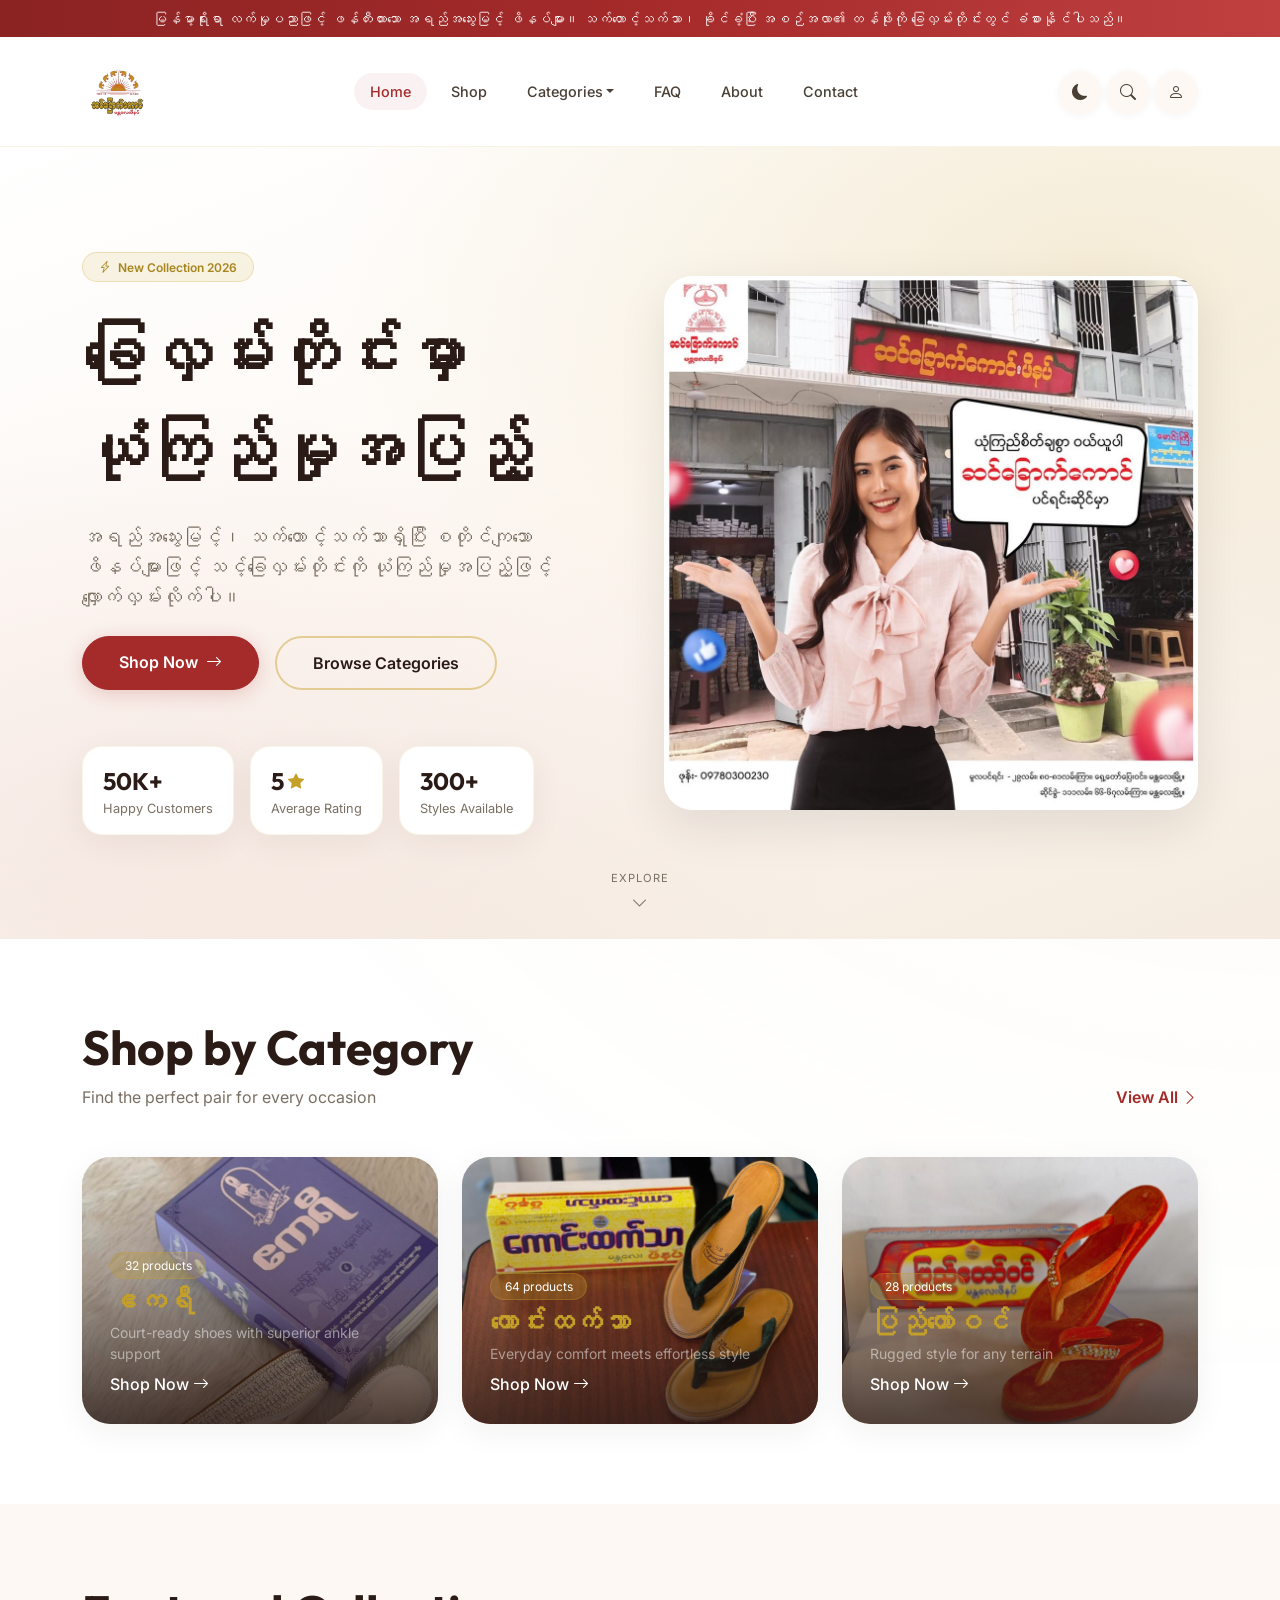
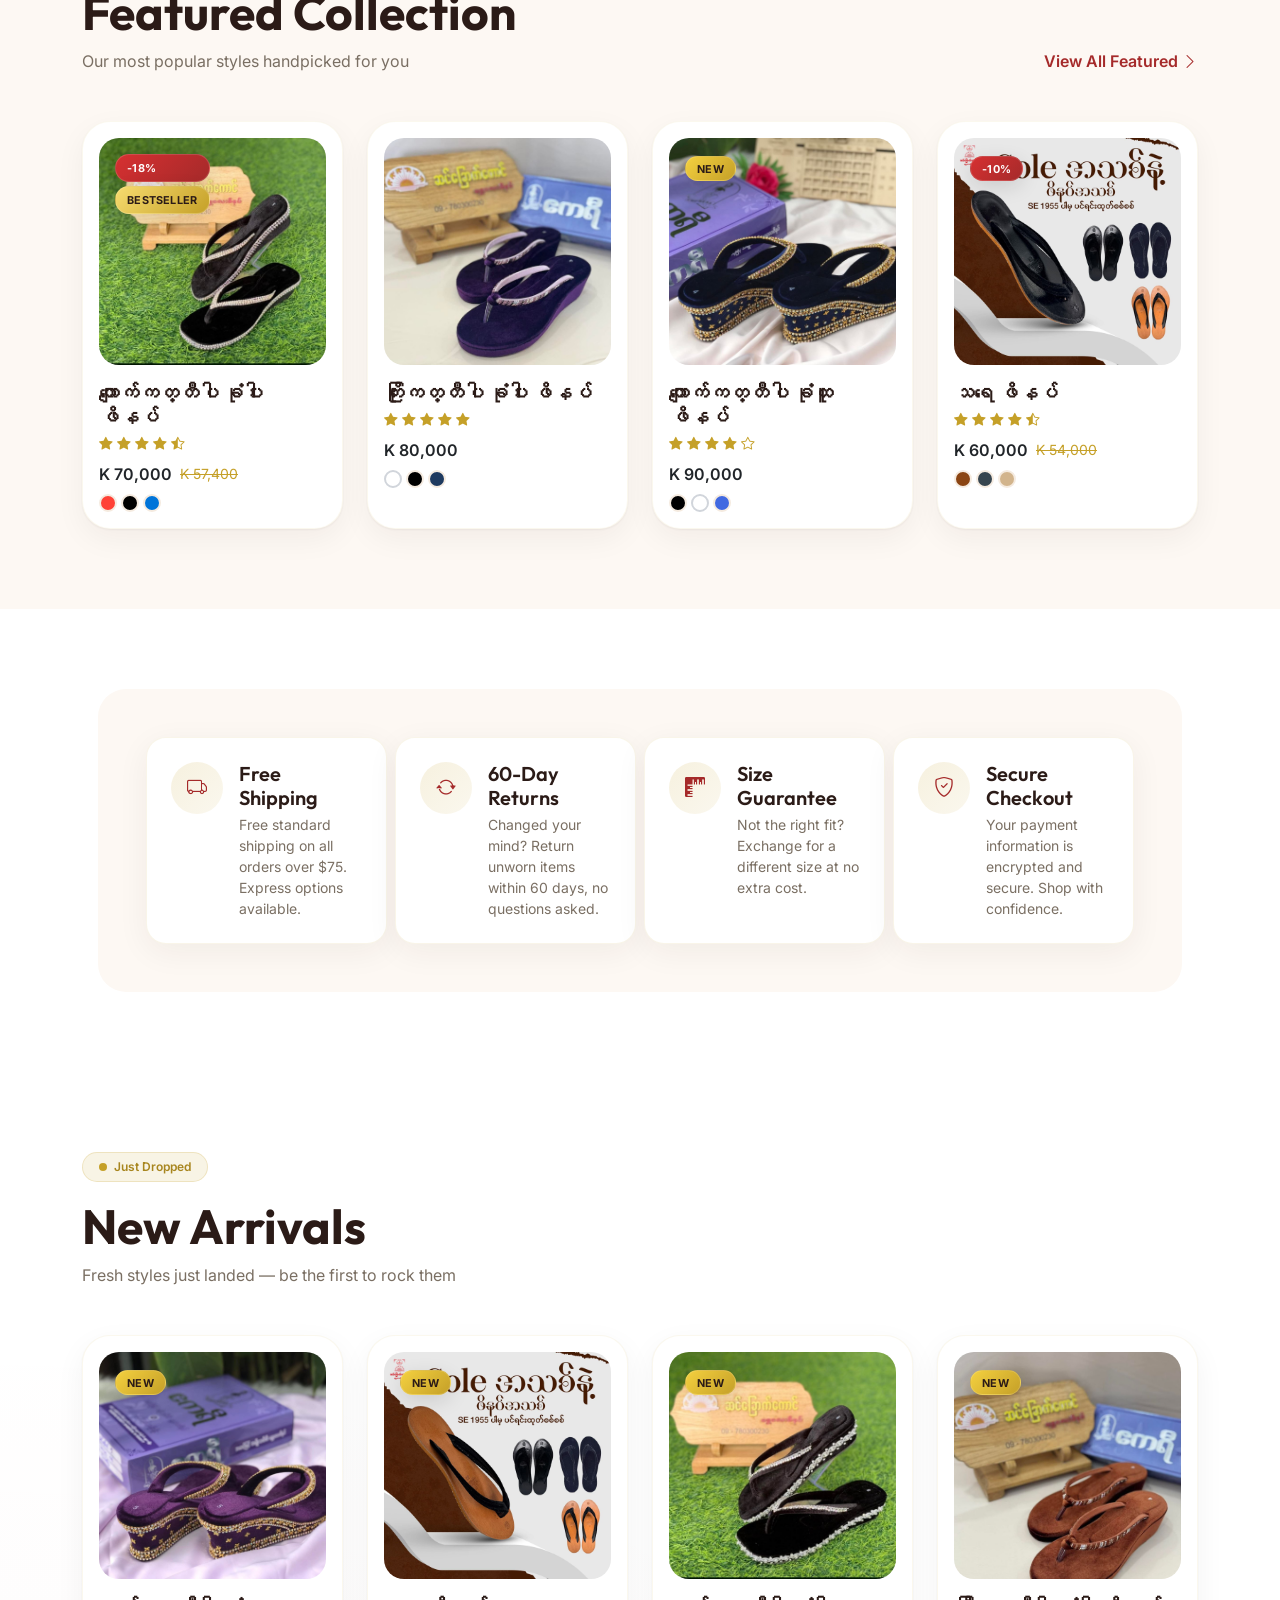
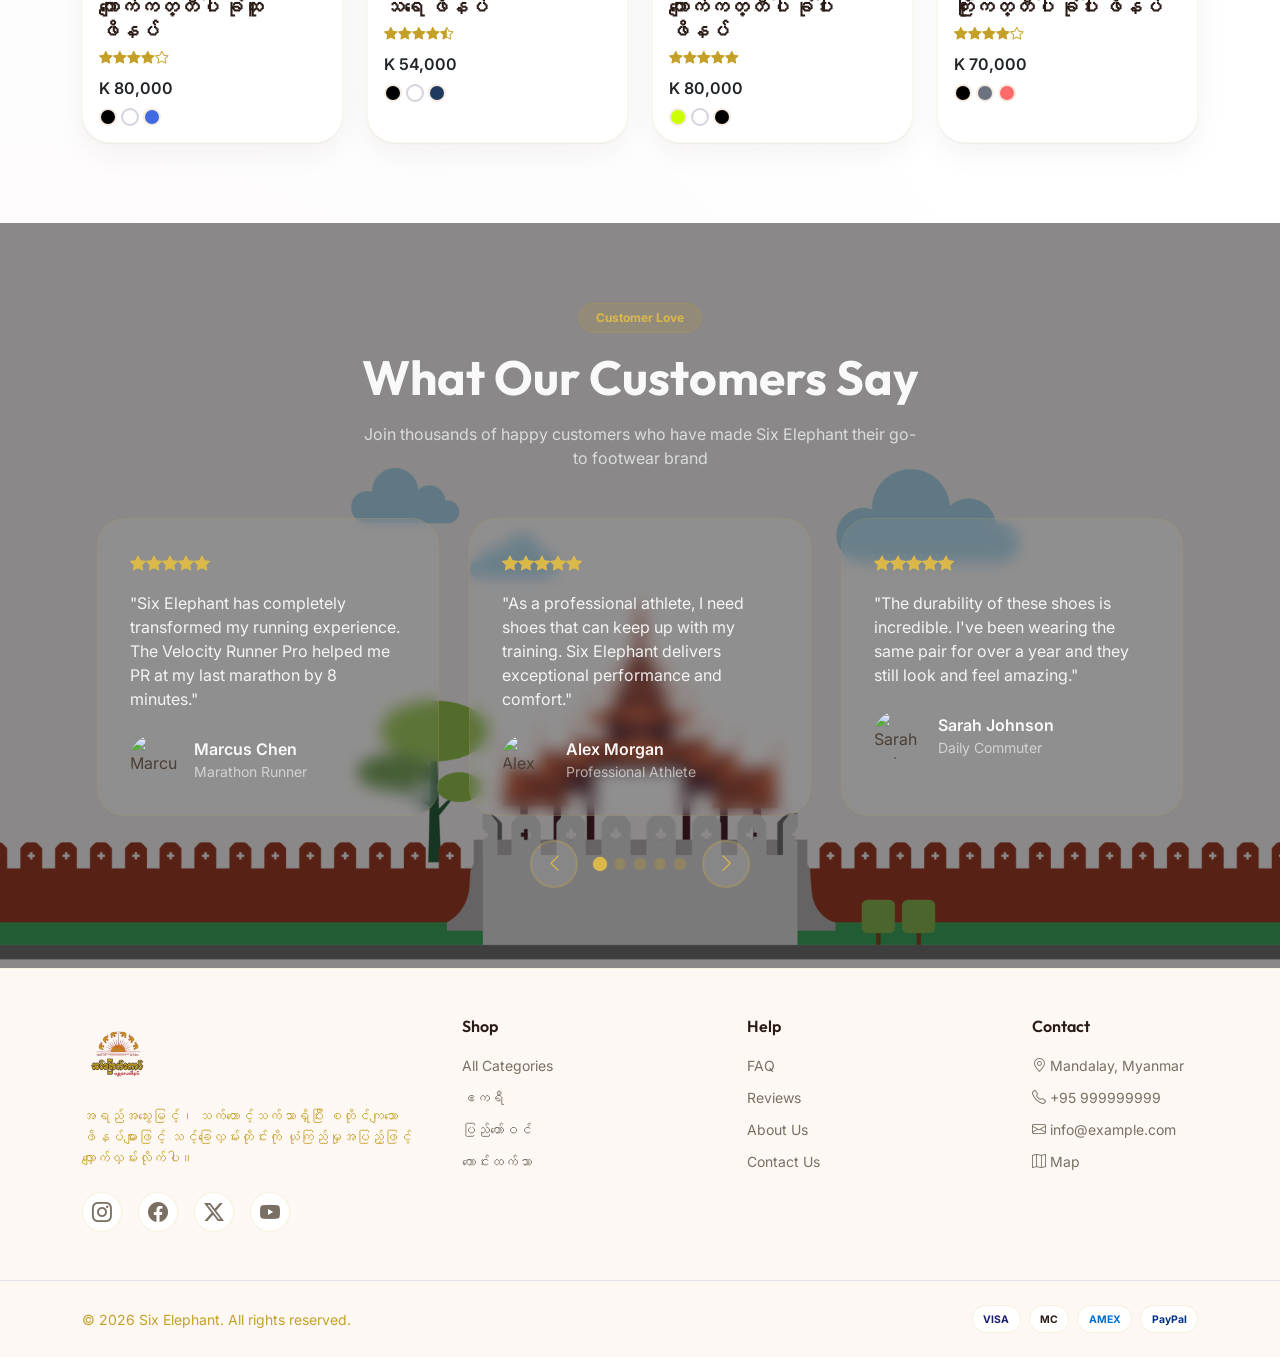
==== commit 8ccf069d: "update project" ====
--- a/index.html
+++ b/index.html
@@ -494,9 +494,9 @@
         <section id="testimonials" class="testimonials-section section-padding">
             <div class="container">
                 <div class="text-center mb-5">
-                    <span class="badge rounded-pill px-3 py-2 mb-3" style="background:rgba(197,160,40,0.15);color:var(--brand-gold-light);border:1px solid rgba(197,160,40,0.25);">Customer Love</span>
-                    <h2 class="display-font display-5 fw-bold  mb-3">What Our Customers Say</h2>
-                    <p class="mx-auto mb-0" style="max-width:560px;">
+                    <span class="badge rounded-pill px-3 py-2 mb-3 testimonial-badge">Customer Love</span>
+                    <h2 class="display-font display-5 fw-bold mb-3 testimonial-title">What Our Customers Say</h2>
+                    <p class="mx-auto mb-0 testimonial-subtitle" style="max-width:560px;">
                         Join thousands of happy customers who have made Six Elephant their go-to footwear brand
                     </p>
                 </div>
--- a/css/style.css
+++ b/css/style.css
@@ -578,10 +578,38 @@
 
 /* Testimonials */
 .testimonials-section {
+    position: relative;
     background: rgb(22, 18, 18);
     background-image: url("../images/background.png");
     background-size: cover;
     background-position: center;
+    transition: background-color var(--theme-transition-duration) var(--ease-smooth);
+}
+
+/* Dark mode background overlay */
+.testimonials-section::before {
+    content: '';
+    position: absolute;
+    top: 0;
+    left: 0;
+    right: 0;
+    bottom: 0;
+    background: rgba(22, 18, 18, 0.50);
+    transition: background-color var(--theme-transition-duration) var(--ease-smooth);
+}
+
+body.dark .testimonials-section::before {
+    background: rgba(11, 11, 13, 0.85);
+}
+
+/* Optional: Add a subtle filter to background image in dark mode */
+body.dark .testimonials-section {
+    filter: brightness(0.8) contrast(1.1);
+}
+
+.testimonials-section .container {
+    position: relative;
+    z-index: 1;
 }
 
 .testimonial-card {
@@ -591,7 +619,9 @@
     border-radius: var(--radius-lg);
     padding: 2rem;
     height: 100%;
-    transition: transform 0.4s var(--ease-smooth), background 0.4s var(--ease-smooth);
+    transition: transform 0.4s var(--ease-smooth), 
+                background 0.4s var(--ease-smooth),
+                border-color var(--theme-transition-duration) var(--ease-smooth);
 }
 
 .testimonial-card:hover {
@@ -599,8 +629,78 @@
     background: rgba(255, 255, 255, 0.09);
 }
 
+body.dark .testimonial-card {
+    background: rgba(255, 255, 255, 0.08);
+    border-color: rgba(197, 160, 40, 0.25);
+}
+
+body.dark .testimonial-card:hover {
+    background: rgba(255, 255, 255, 0.12);
+}
+
 .testimonial-stars {
     color: var(--brand-gold-light);
+}
+
+.testimonial-card blockquote {
+    color: rgba(255, 255, 255, 0.9);
+    transition: color var(--theme-transition-duration) var(--ease-smooth);
+}
+
+body.dark .testimonial-card blockquote {
+    color: rgba(255, 255, 255, 0.85);
+}
+
+.testimonial-card .text-secondary {
+    color: rgba(255, 255, 255, 0.6) !important;
+    transition: color var(--theme-transition-duration) var(--ease-smooth);
+}
+
+body.dark .testimonial-card .text-secondary {
+    color: rgba(255, 255, 255, 0.5) !important;
+}
+
+.testimonial-card .fw-semibold {
+    color: rgba(255, 255, 255, 0.95);
+    transition: color var(--theme-transition-duration) var(--ease-smooth);
+}
+
+body.dark .testimonial-card .fw-semibold {
+    color: rgba(255, 255, 255, 0.9);
+}
+
+/* Testimonials header elements */
+.testimonial-badge {
+    background: rgba(197, 160, 40, 0.15);
+    color: var(--brand-gold-light);
+    border: 1px solid rgba(197, 160, 40, 0.25);
+    transition: background var(--theme-transition-duration) var(--ease-smooth),
+                color var(--theme-transition-duration) var(--ease-smooth),
+                border-color var(--theme-transition-duration) var(--ease-smooth);
+}
+
+body.dark .testimonial-badge {
+    background: rgba(197, 160, 40, 0.2);
+    color: var(--brand-gold);
+    border-color: rgba(197, 160, 40, 0.35);
+}
+
+.testimonial-title {
+    color: rgba(255, 255, 255, 0.95);
+    transition: color var(--theme-transition-duration) var(--ease-smooth);
+}
+
+body.dark .testimonial-title {
+    color: rgba(255, 255, 255, 0.9);
+}
+
+.testimonial-subtitle {
+    color: rgba(255, 255, 255, 0.7);
+    transition: color var(--theme-transition-duration) var(--ease-smooth);
+}
+
+body.dark .testimonial-subtitle {
+    color: rgba(255, 255, 255, 0.6);
 }
 
 .stats-bar .stat-value {
@@ -1595,29 +1695,64 @@
 }
 
 .values-section {
+    position: relative;
     background: var(--white);
     background-image: url("../images/background.png");
     background-size: cover;
     background-position: center;
+    transition: background-color var(--theme-transition-duration) var(--ease-smooth);
+}
+
+/* Dark mode overlay for values section */
+.values-section::before {
+    content: '';
+    position: absolute;
+    top: 0;
+    left: 0;
+    right: 0;
+    bottom: 0;
+    background: rgba(255, 255, 255, 0.85);
+    transition: background-color var(--theme-transition-duration) var(--ease-smooth);
+}
+
+body.dark .values-section::before {
+    background: rgba(11, 11, 13, 0.85);
+}
+
+.values-section .container {
+    position: relative;
+    z-index: 1;
 }
 
 .value-card {
     text-align: center;
     padding: 2.5rem 1.5rem;
     border-radius: var(--radius-lg);
-    /* background: var(--cream); */
-    background: rgba(255, 255, 255, 0.04);
+    background: rgba(255, 255, 255, 0.7);
     backdrop-filter: blur(20px);
     height: 100%;
-    border: 1px solid rgba(197, 160, 40, 0.6);
-    transition: transform 0.4s var(--ease-smooth), box-shadow 0.4s var(--ease-smooth);
+    border: 1px solid rgba(197, 160, 40, 0.3);
+    transition: transform 0.4s var(--ease-smooth), 
+                box-shadow 0.4s var(--ease-smooth),
+                background var(--theme-transition-duration) var(--ease-smooth),
+                border-color var(--theme-transition-duration) var(--ease-smooth);
 }
 
 .value-card:hover {
     transform: translateY(-6px);
     box-shadow: var(--shadow-hover);
-    background: rgba(255, 255, 255, 0.09);
-
+    background: rgba(255, 255, 255, 0.85);
+    border-color: rgba(197, 160, 40, 0.5);
+}
+
+body.dark .value-card {
+    background: rgba(255, 255, 255, 0.08);
+    border-color: rgba(197, 160, 40, 0.25);
+}
+
+body.dark .value-card:hover {
+    background: rgba(255, 255, 255, 0.12);
+    border-color: rgba(197, 160, 40, 0.4);
 }
 
 .value-card .value-icon {
@@ -1632,16 +1767,69 @@
     font-size: 1.5rem;
     margin: 0 auto 1.25rem;
     box-shadow: 0 4px 16px rgba(197, 160, 40, 0.1);
+    transition: background var(--theme-transition-duration) var(--ease-smooth),
+                color var(--theme-transition-duration) var(--ease-smooth),
+                box-shadow var(--theme-transition-duration) var(--ease-smooth);
+}
+
+body.dark .value-card .value-icon {
+    background: #1a1c1e;
+    color: var(--brand-gold);
+    box-shadow: 0 4px 16px rgba(0, 0, 0, 0.3);
 }
 
 .value-card h5 {
     color: var(--brand-brown);
+    transition: color var(--theme-transition-duration) var(--ease-smooth);
+}
+
+body.dark .value-card h5 {
+    color: var(--text-body);
 }
 
 .value-card p {
     color: var(--text-muted);
     font-size: 0.9rem;
     line-height: 1.6;
+    transition: color var(--theme-transition-duration) var(--ease-smooth);
+}
+
+body.dark .value-card p {
+    color: rgba(255, 255, 255, 0.7);
+}
+
+/* Values section header */
+.values-section .about-hero-badge {
+    background: rgba(197, 160, 40, 0.15);
+    color: var(--brand-gold-dark);
+    border: 1px solid rgba(197, 160, 40, 0.25);
+    transition: background var(--theme-transition-duration) var(--ease-smooth),
+                color var(--theme-transition-duration) var(--ease-smooth),
+                border-color var(--theme-transition-duration) var(--ease-smooth);
+}
+
+body.dark .values-section .about-hero-badge {
+    background: rgba(197, 160, 40, 0.2);
+    color: var(--brand-gold);
+    border-color: rgba(197, 160, 40, 0.35);
+}
+
+.values-section h2 {
+    color: var(--brand-brown);
+    transition: color var(--theme-transition-duration) var(--ease-smooth);
+}
+
+body.dark .values-section h2 {
+    color: var(--text-body);
+}
+
+.values-section p {
+    color: var(--text-muted);
+    transition: color var(--theme-transition-duration) var(--ease-smooth);
+}
+
+body.dark .values-section p {
+    color: rgba(255, 255, 255, 0.6);
 }
 
 .team-card {
@@ -2119,7 +2307,10 @@
     justify-content: center;
     font-size: 1.2rem;
     cursor: pointer;
-    transition: all 0.3s var(--ease-smooth);
+    transition: all 0.3s var(--ease-smooth),
+                background var(--theme-transition-duration) var(--ease-smooth),
+                border-color var(--theme-transition-duration) var(--ease-smooth),
+                color var(--theme-transition-duration) var(--ease-smooth);
 }
 
 .slider-btn:hover {
@@ -2127,6 +2318,18 @@
     border-color: var(--brand-gold);
     color: var(--brand-brown);
     transform: scale(1.1);
+}
+
+body.dark .slider-btn {
+    background: rgba(255, 255, 255, 0.08);
+    border-color: rgba(197, 160, 40, 0.35);
+    color: var(--brand-gold);
+}
+
+body.dark .slider-btn:hover {
+    background: var(--brand-gold);
+    border-color: var(--brand-gold);
+    color: var(--brand-brown);
 }
 
 .slider-dots {
@@ -2141,7 +2344,8 @@
     border: none;
     background: rgba(197, 160, 40, 0.3);
     cursor: pointer;
-    transition: all 0.3s var(--ease-smooth);
+    transition: all 0.3s var(--ease-smooth),
+                background var(--theme-transition-duration) var(--ease-smooth);
 }
 
 .slider-dot:hover {
@@ -2152,6 +2356,18 @@
 .slider-dot.active {
     background: var(--brand-gold-light);
     transform: scale(1.2);
+}
+
+body.dark .slider-dot {
+    background: rgba(197, 160, 40, 0.2);
+}
+
+body.dark .slider-dot:hover {
+    background: rgba(197, 160, 40, 0.4);
+}
+
+body.dark .slider-dot.active {
+    background: var(--brand-gold);
 }
 
 /* Mobile: 1 card at a time */
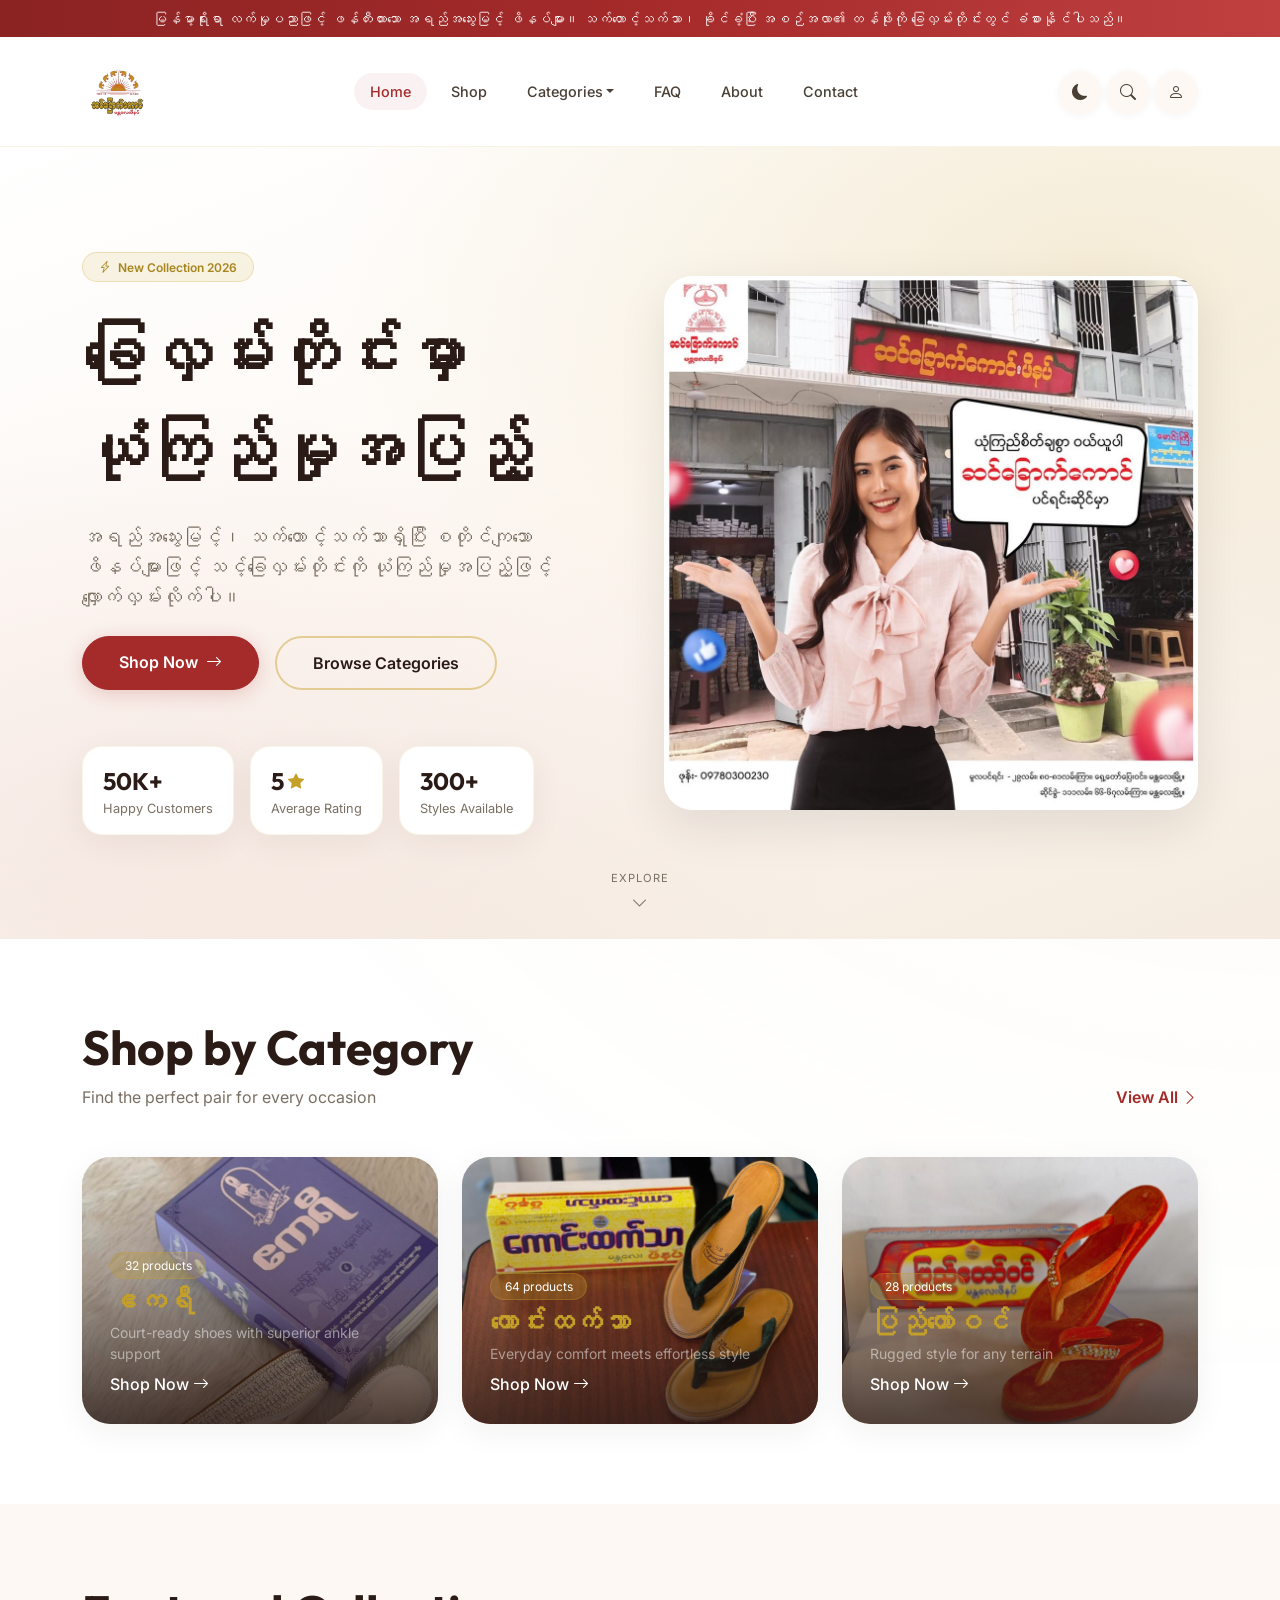
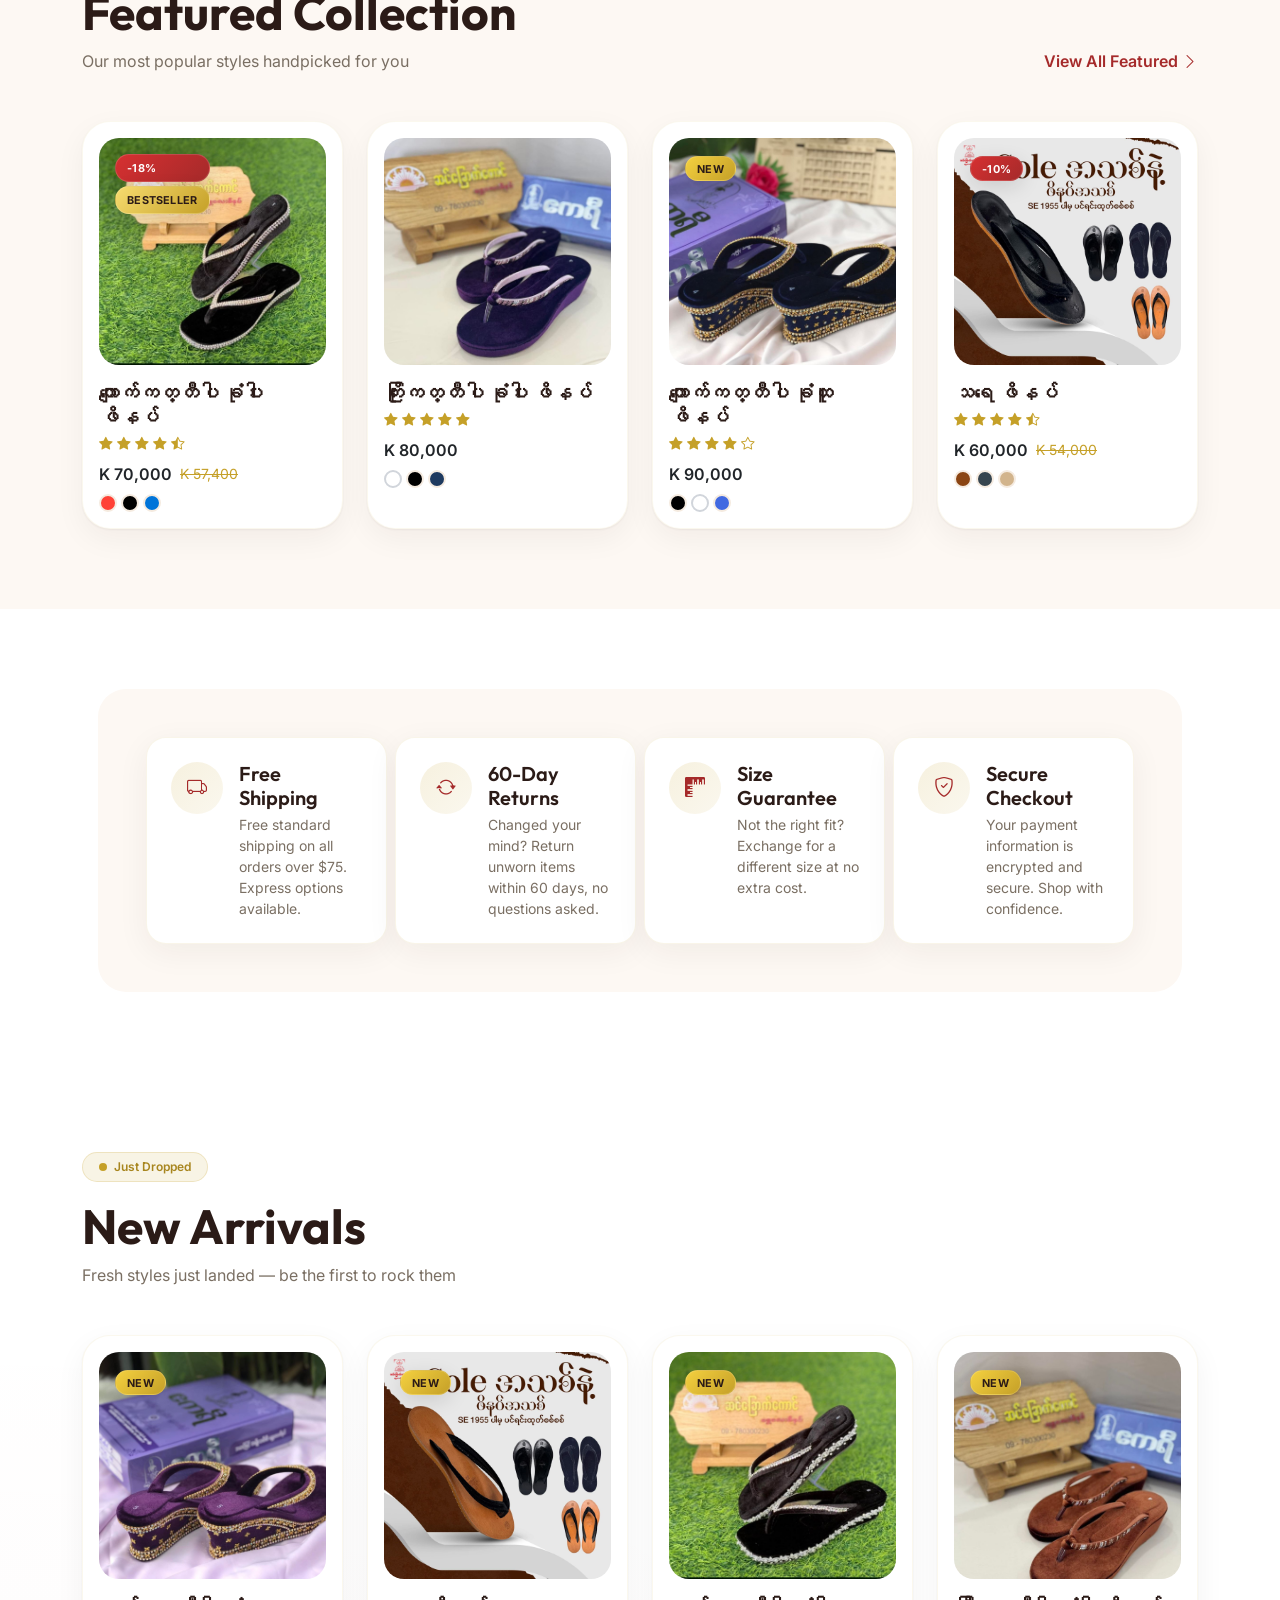
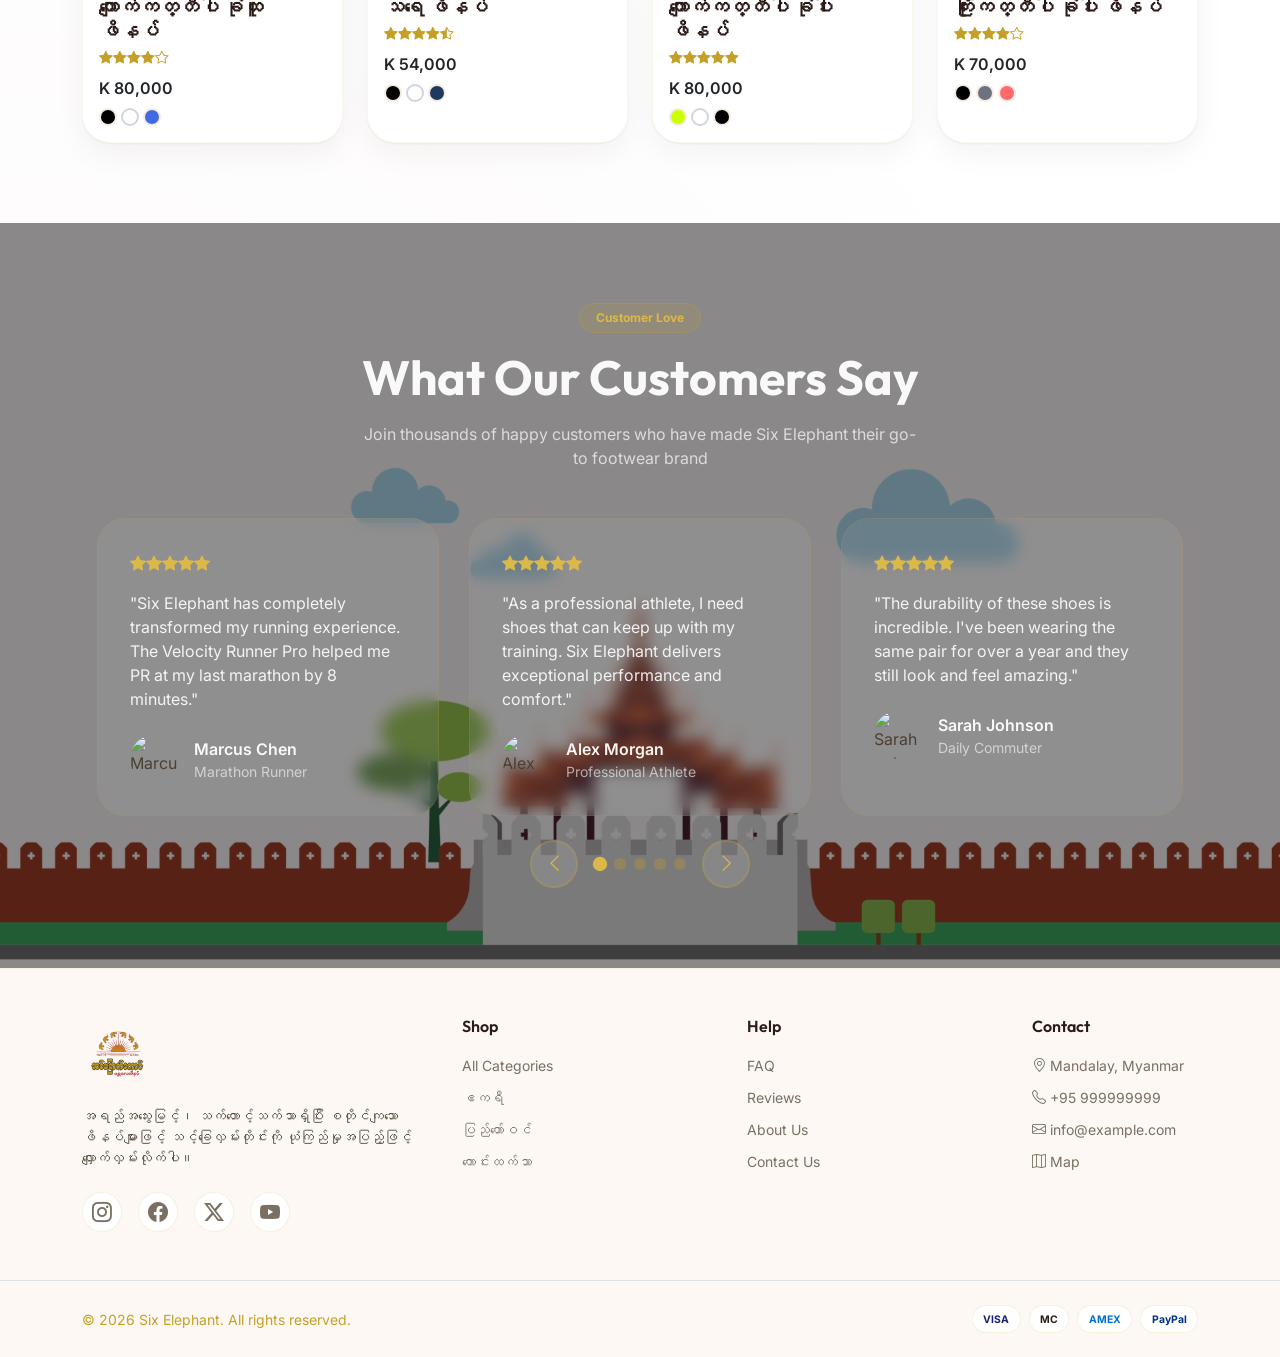
==== commit 019374d3: "update project" ====
--- a/index.html
+++ b/index.html
@@ -685,7 +685,7 @@
                     <a href="#" class="footer-brand d-inline-block mb-3">
                         <img src="images/logo.png" alt="Brand Logo" class="img-fluid">
                     </a>
-                    <p class="text-secondary small">
+                    <p class="small">
                         အရည်အသွေးမြင့်၊ သက်တောင့်သက်သာရှိပြီး စတိုင်ကျသော ဖိနပ်များဖြင့် သင့်ခြေလှမ်းတိုင်းကို ယုံကြည်မှုအပြည့်ဖြင့် လျှောက်လှမ်းလိုက်ပါ။
                     </p>
                     <div class="d-flex gap-3 mt-4">
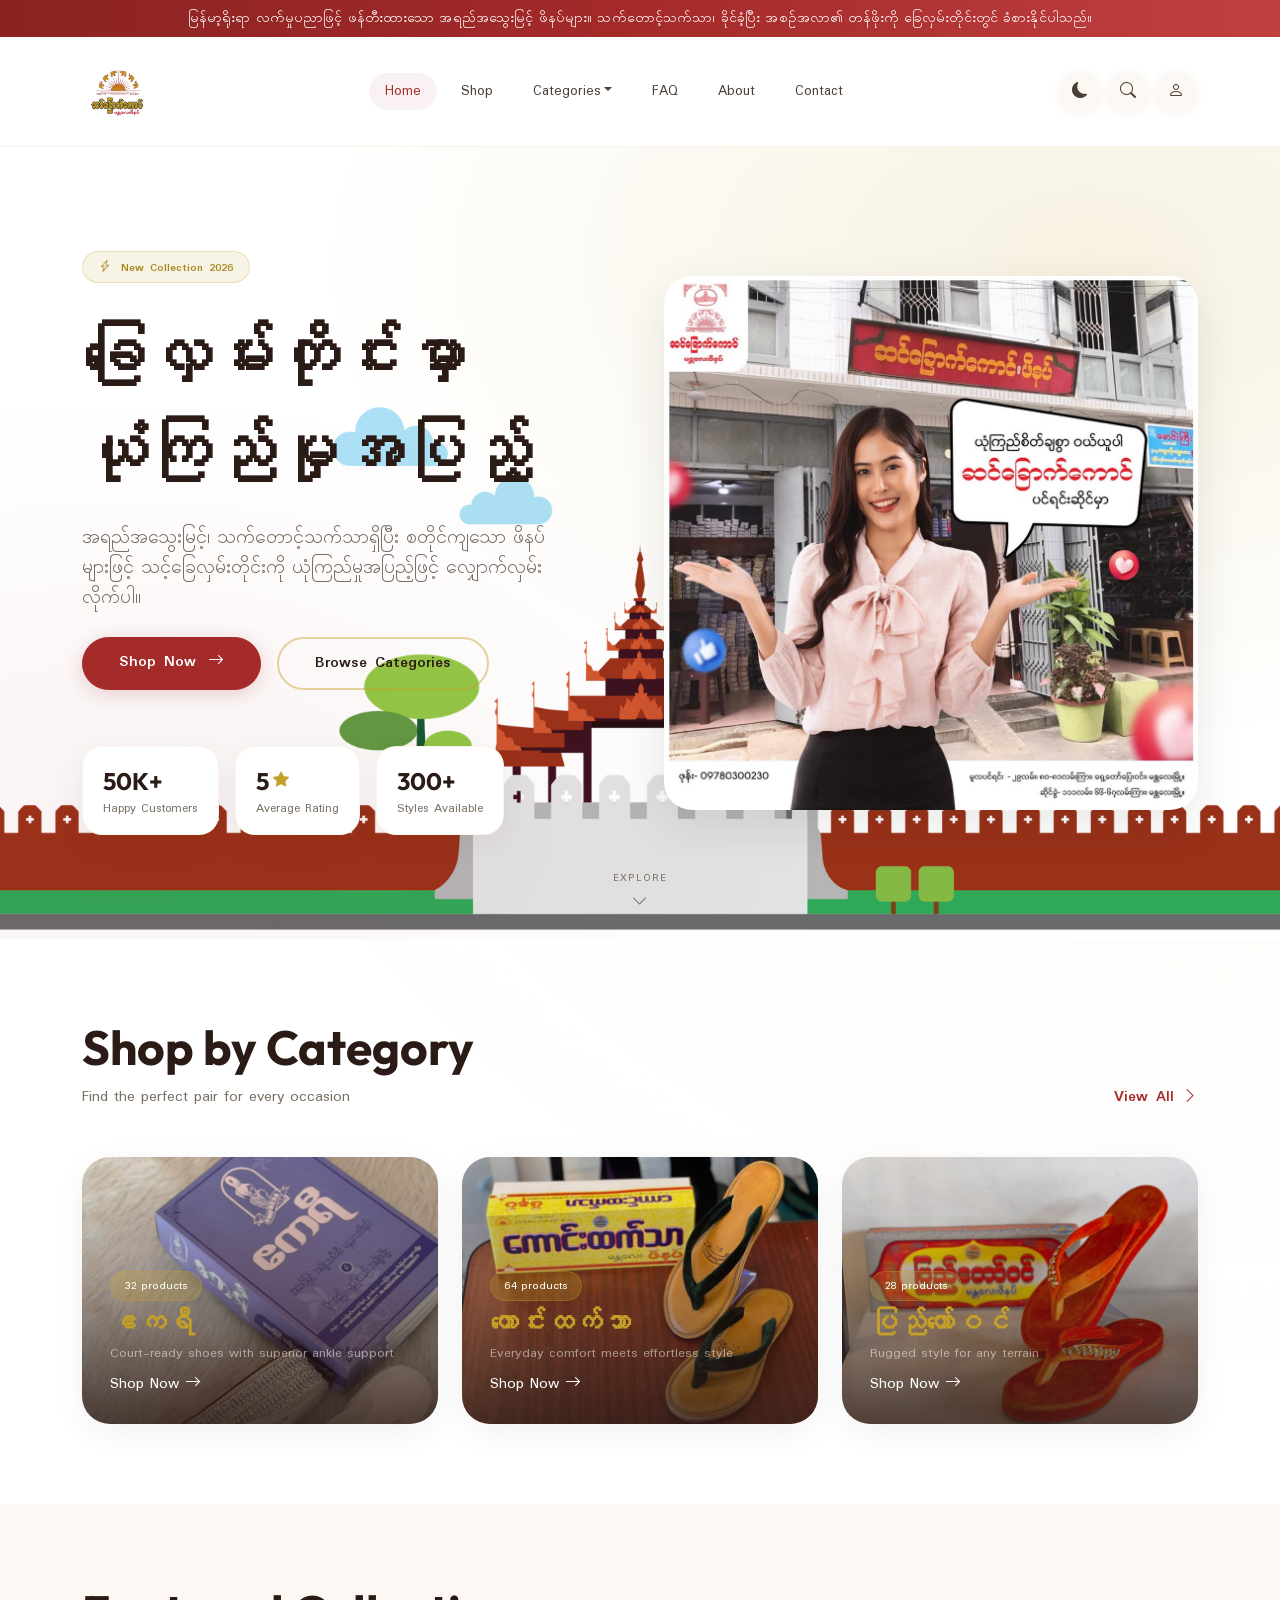
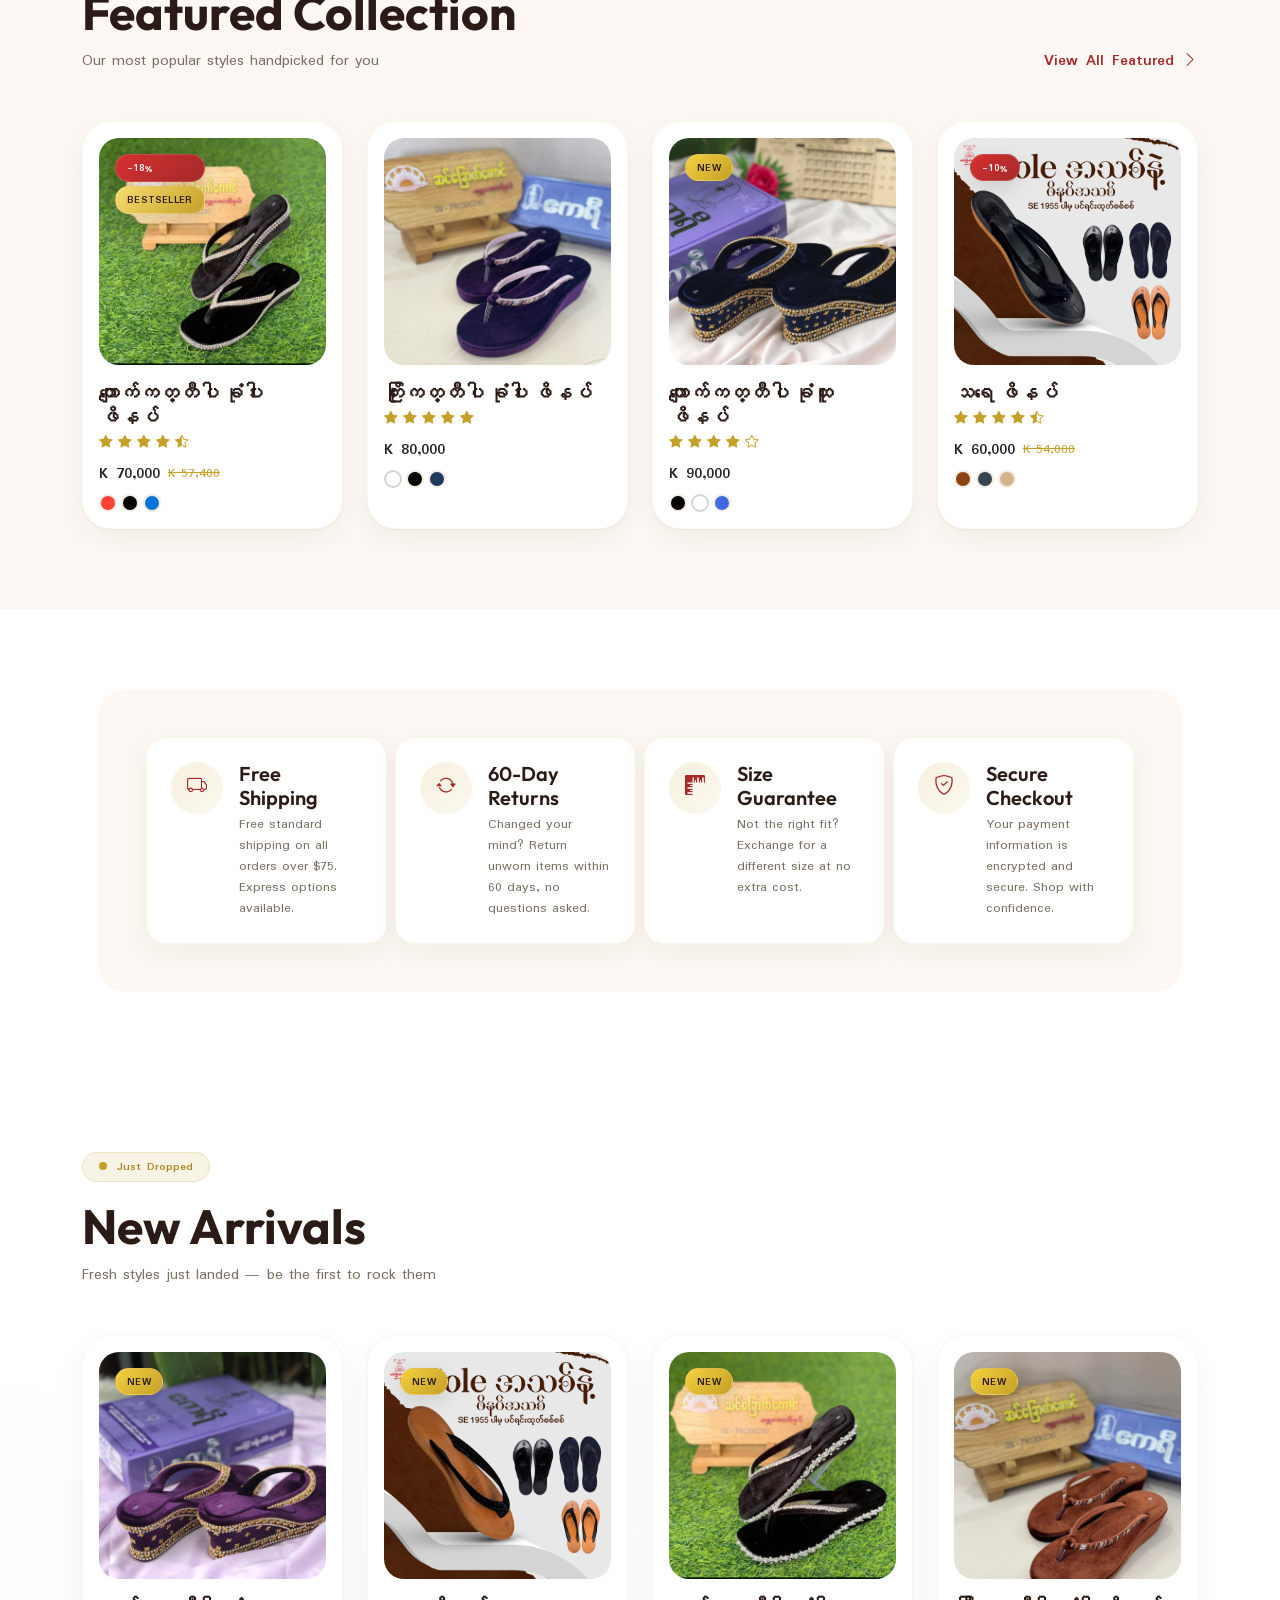
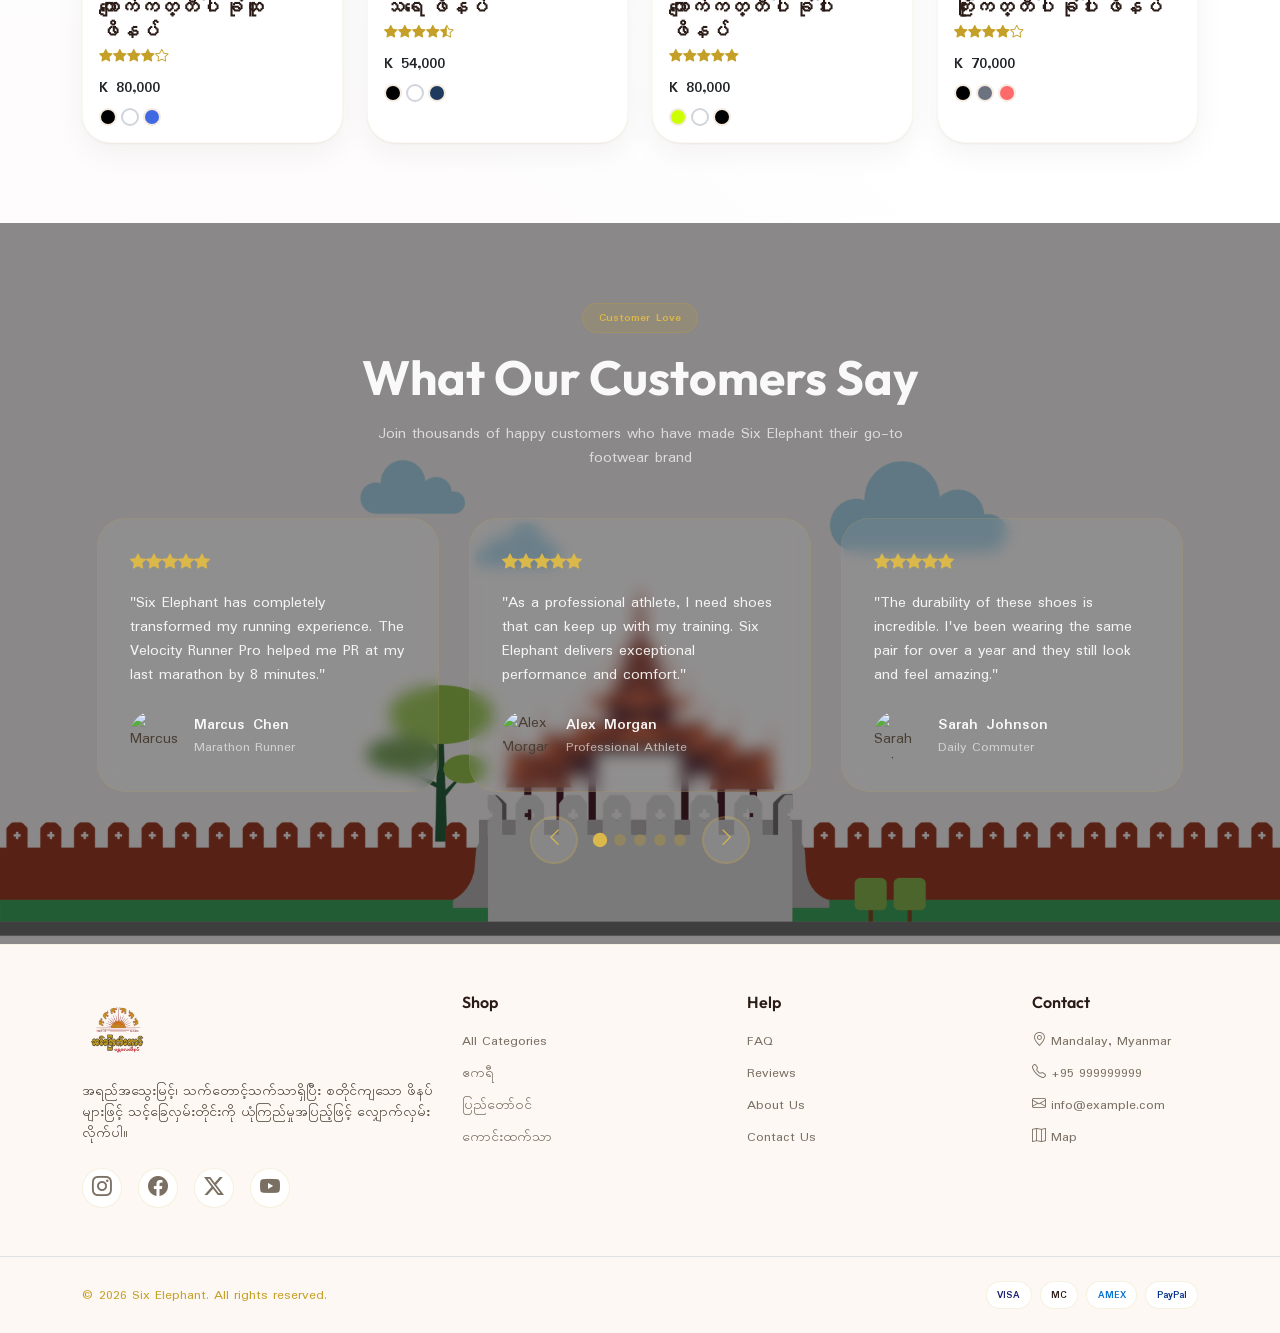
==== commit 80ad370c: "update project" ====
--- a/index.html
+++ b/index.html
@@ -18,6 +18,7 @@
     <link href="https://cdn.jsdelivr.net/npm/bootstrap-icons@1.11.3/font/bootstrap-icons.min.css" rel="stylesheet">
     <link rel="stylesheet" href="css/style.css">
 
+    <link href="https://fonts.googleapis.com/css2?family=Padauk:wght@400;700&display=swap" rel="stylesheet">
 </head>
 <body>
 
@@ -94,7 +95,7 @@
             <div class="hero-grid-pattern"></div>
             <div class="container position-relative py-5">
                 <div class="row align-items-center g-5">
-                    <div class="col-lg-6 text-center text-lg-start">
+                    <div class="col-lg-6 text-center text-lg-start hero-image-wrap">
                         <span class="hero-badge badge rounded-pill px-3 py-2 mb-4">
                             <i class="bi bi-lightning-charge me-1"></i> New Collection 2026
                         </span>
@@ -175,7 +176,7 @@
                 </div>
                 <div class="row g-4">
                     <div class="col-sm-6 col-lg-4">
-                        <a href="#" class="category-card">
+                        <a href="shop.html" class="category-card">
                             <img src="images/akayi.jpg" alt="Basketball">
                             <div class="category-overlay"></div>
                             <div class="category-content">
@@ -187,7 +188,7 @@
                         </a>
                     </div>
                     <div class="col-sm-6 col-lg-4">
-                        <a href="#" class="category-card">
+                        <a href="shop.html" class="category-card">
                             <img src="images/kaunghtetthar.jpg" alt="Casual">
                             <div class="category-overlay"></div>
                             <div class="category-content">
@@ -199,7 +200,7 @@
                         </a>
                     </div>
                     <div class="col-sm-6 col-lg-4">
-                        <a href="#" class="category-card">
+                        <a href="shop.html" class="category-card">
                             <img src="images/pyitawwin.jpg" alt="Boots">
                             <div class="category-overlay"></div>
                             <div class="category-content">
--- a/css/style.css
+++ b/css/style.css
@@ -34,6 +34,9 @@
 
 /* Smooth theme transitions */
 *, *::before, *::after {
+    font-family: "Padauk", sans-serif;
+  font-weight: 400;
+  font-style: normal;
     transition: background-color var(--theme-transition-duration) var(--ease-smooth),
                 color var(--theme-transition-duration) var(--ease-smooth),
                 border-color var(--theme-transition-duration) var(--ease-smooth),
@@ -286,10 +289,10 @@
 }
 
 /* Hero */
+/* Hero - Flexible Dark Mode Design */
 .hero-section {
-    background: linear-gradient(160deg, var(--white) 0%, var(--cream) 45%, var(--cream-dark) 100%);
+    position: relative;
     min-height: 88vh;
-    position: relative;
     overflow: hidden;
 }
 
@@ -301,6 +304,52 @@
         radial-gradient(ellipse at 85% 15%, rgba(197, 160, 40, 0.14), transparent 50%),
         radial-gradient(ellipse at 10% 85%, rgba(165, 42, 42, 0.06), transparent 45%);
     pointer-events: none;
+    transition: background var(--theme-transition-duration) var(--ease-smooth);
+}
+
+/* Dark mode background */
+body.dark .hero-section {
+    background: linear-gradient(160deg, var(--white) 0%, #1a1c1e 45%, #0f1112 100%);
+}
+
+body.dark .hero-section::before {
+    background:
+        radial-gradient(ellipse at 85% 15%, rgba(197, 160, 40, 0.08), transparent 50%),
+        radial-gradient(ellipse at 10% 85%, rgba(165, 42, 42, 0.04), transparent 45%);
+}
+
+/* Background image for desktop */
+@media (min-width: 992px) {
+    .hero-section {
+        background: rgb(22, 18, 18);
+        background-image: url("../images/background.png");
+        background-size: cover;
+        background-position: center;
+    }
+}
+
+/* Background image for mobile hero image wrap - Flexible Dark Mode */
+@media (max-width: 767.98px) {
+    body.dark .hero-image-wrap {
+        background: linear-gradient(160deg, var(--white) 0%, #1a1c1e 45%, #0f1112 100%);
+    }
+
+    body.dark .hero-image-wrap::before {
+        background:
+            radial-gradient(ellipse at 85% 15%, rgba(197, 160, 40, 0.08), transparent 50%),
+            radial-gradient(ellipse at 10% 85%, rgba(165, 42, 42, 0.04), transparent 45%);
+    }
+    .hero-image-wrap {
+        position: relative;
+        background: rgb(22, 18, 18);
+        background-image: url("../images/background.png");
+        background-size: cover;
+        background-position: center;
+        border-radius: var(--radius-lg);
+        overflow: hidden;
+        transition: background var(--theme-transition-duration) var(--ease-smooth);
+    }
+    
 }
 
 .hero-grid-pattern {
@@ -312,10 +361,23 @@
     color: var(--brand-gold-dark);
     border: 1px solid rgba(197, 160, 40, 0.25);
     font-weight: 600;
+    transition: background var(--theme-transition-duration) var(--ease-smooth),
+                color var(--theme-transition-duration) var(--ease-smooth),
+                border-color var(--theme-transition-duration) var(--ease-smooth);
+}
+
+body.dark .hero-badge {
+    color: var(--brand-gold);
+    border-color: rgba(197, 160, 40, 0.35);
 }
 
 .hero-title {
     color: var(--brand-brown);
+    transition: color var(--theme-transition-duration) var(--ease-smooth);
+}
+
+body.dark .hero-title {
+    color: var(--text-body);
 }
 
 .hero-title .highlight {
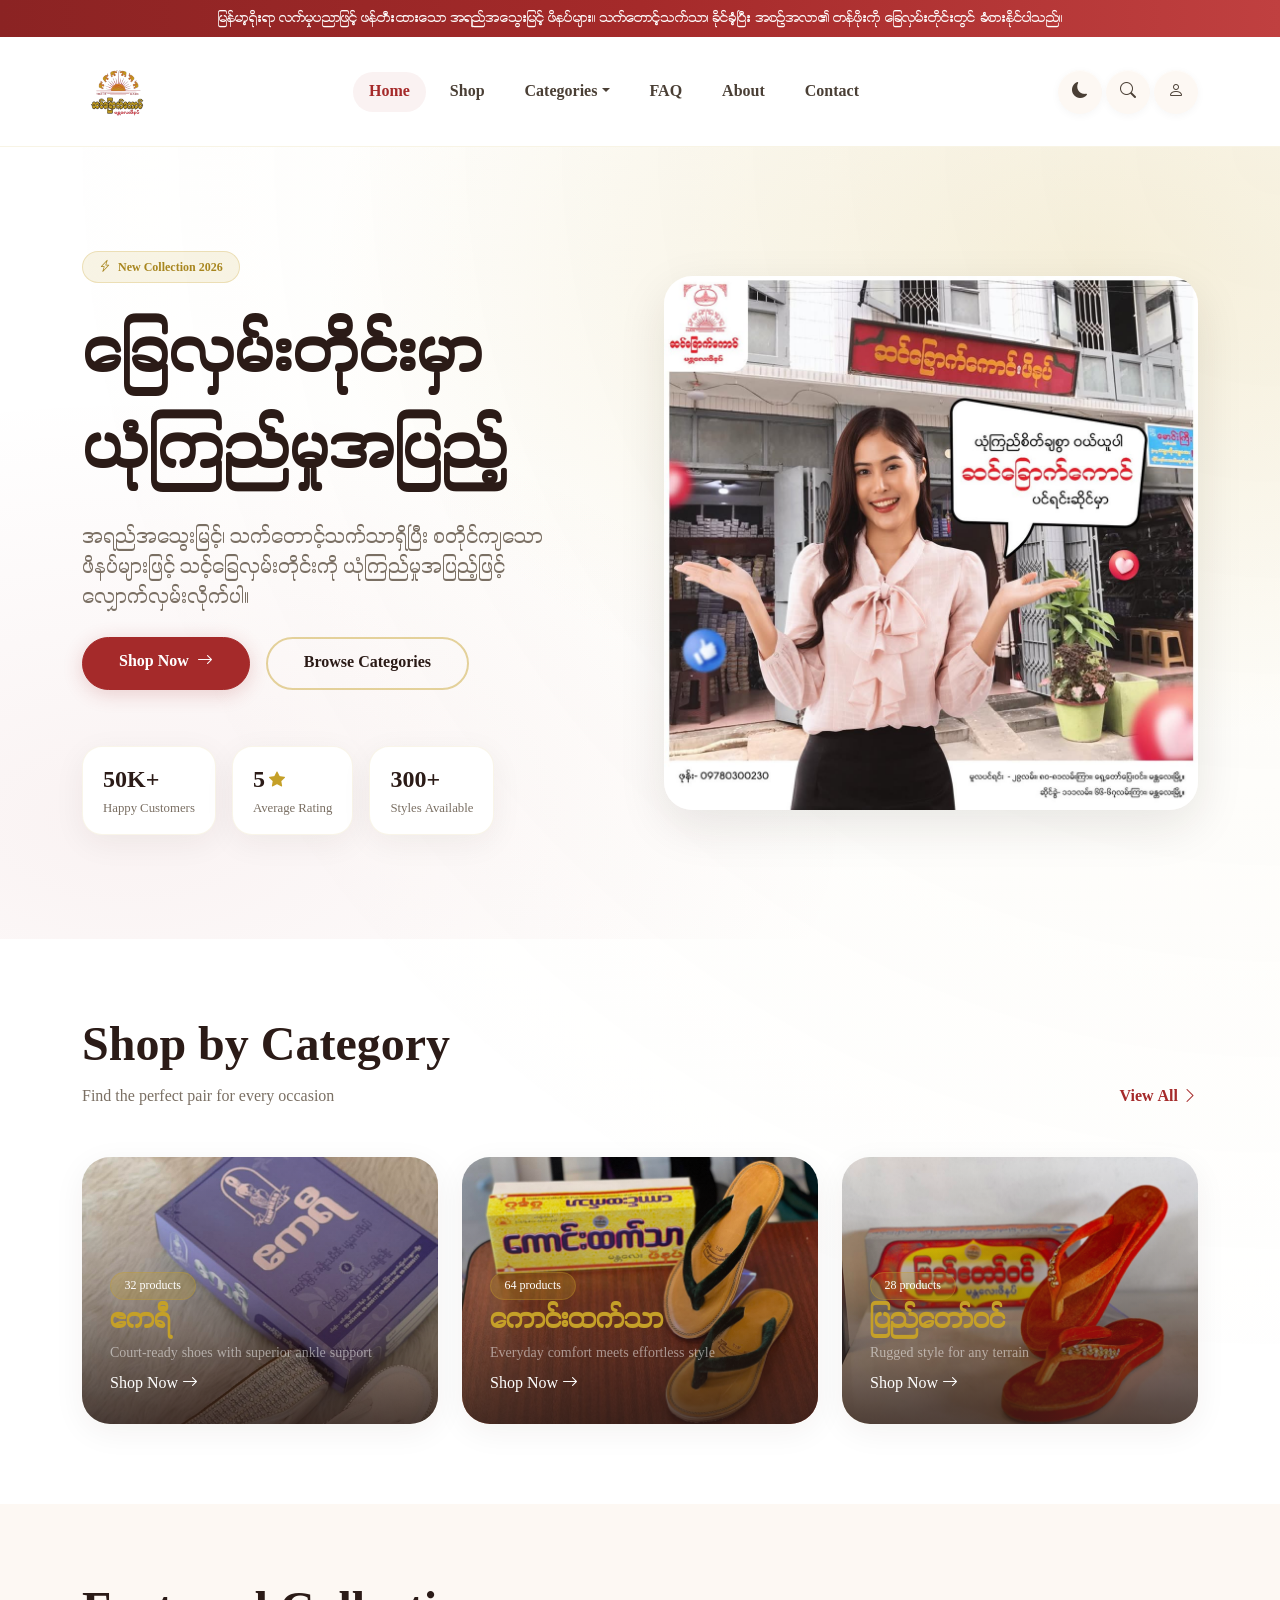
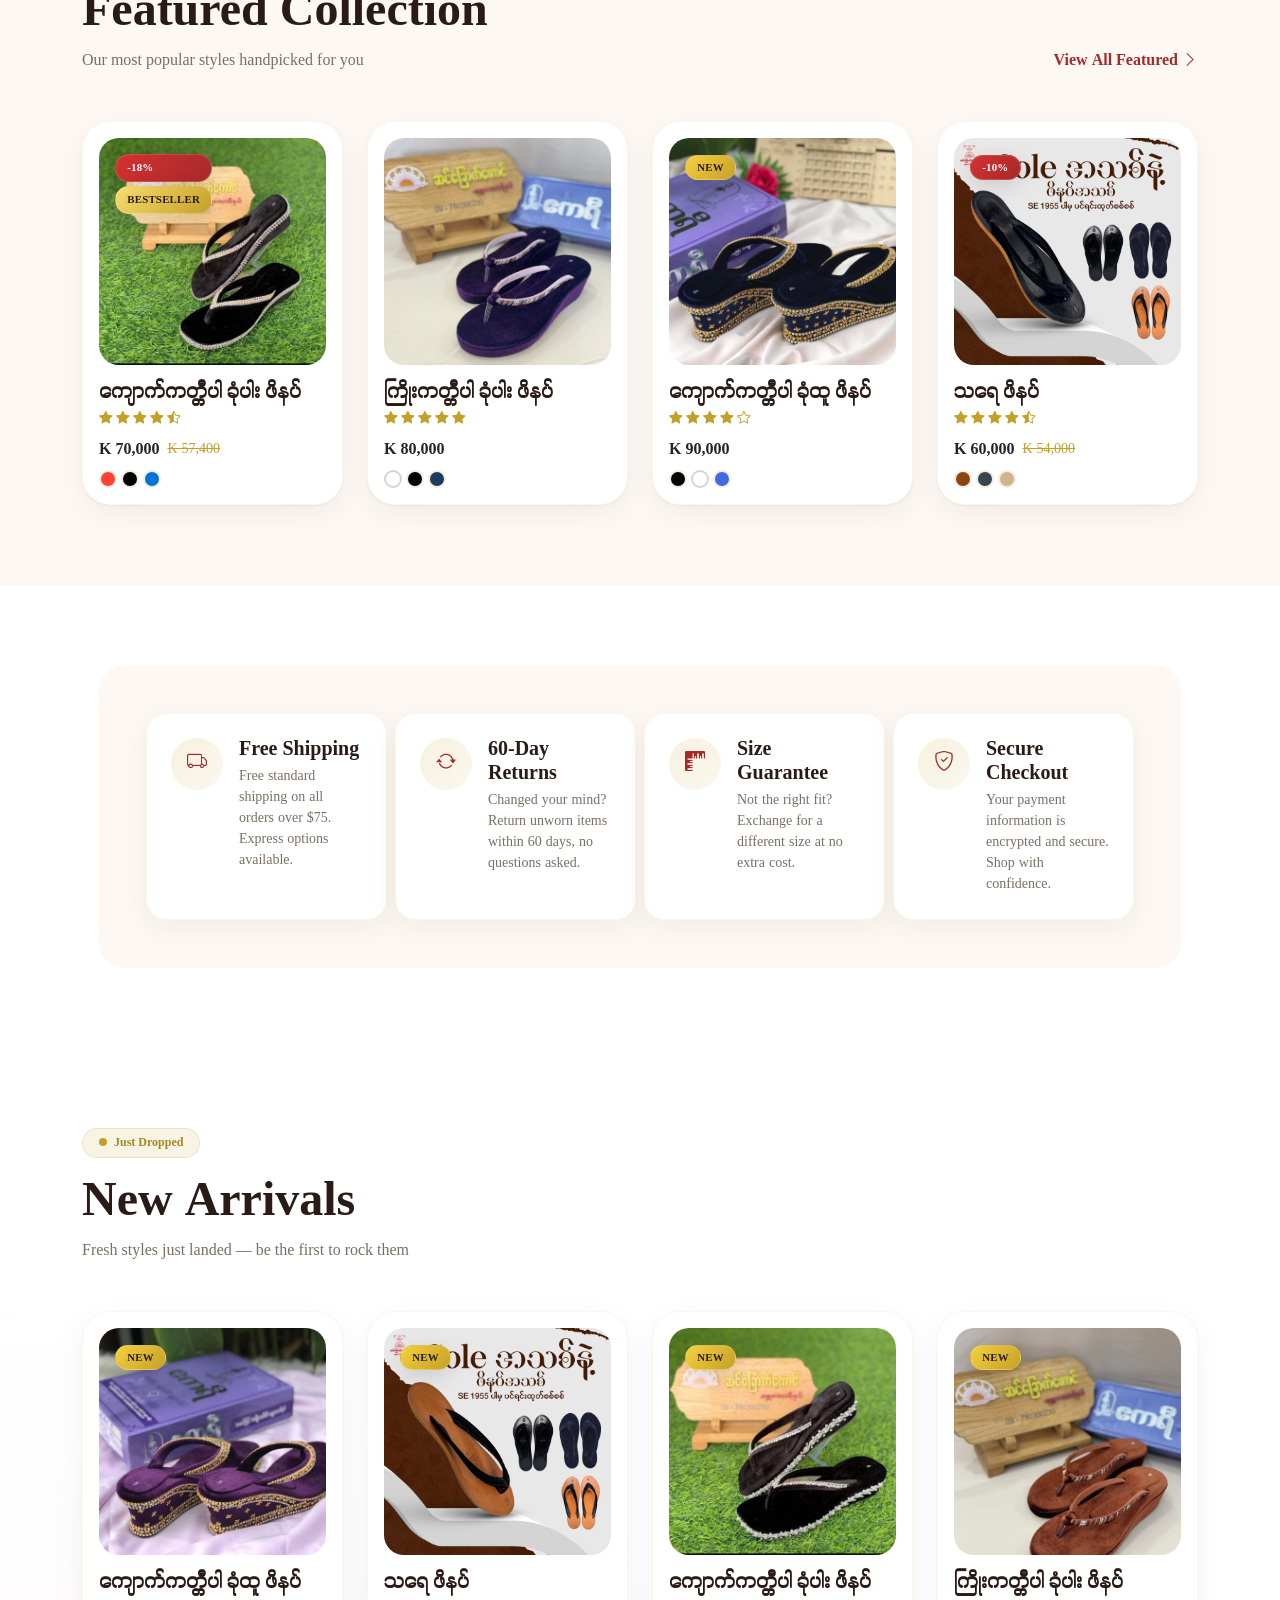
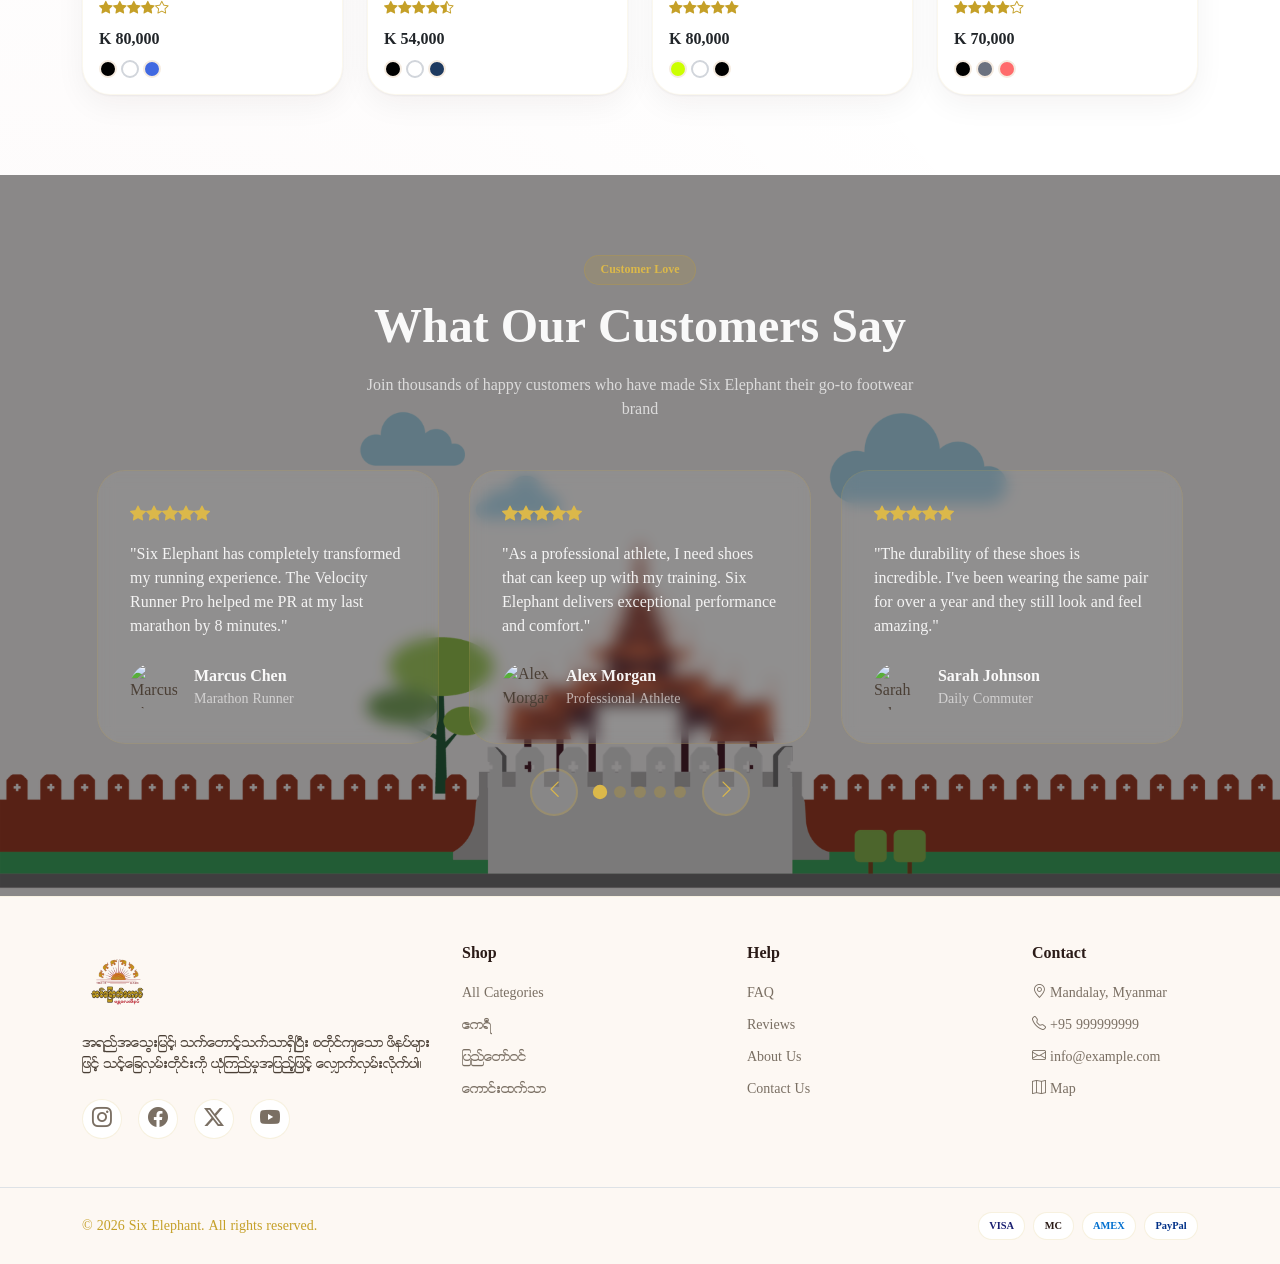
==== commit 2a0eebeb: "update project" ====
--- a/index.html
+++ b/index.html
@@ -18,13 +18,15 @@
     <link href="https://cdn.jsdelivr.net/npm/bootstrap-icons@1.11.3/font/bootstrap-icons.min.css" rel="stylesheet">
     <link rel="stylesheet" href="css/style.css">
 
-    <link href="https://fonts.googleapis.com/css2?family=Padauk:wght@400;700&display=swap" rel="stylesheet">
 </head>
 <body>
 
     <!-- Announcement Bar -->
-    <div class="announcement-bar text-white py-2 text-center">
-        မြန်မာ့ရိုးရာ လက်မှုပညာဖြင့် ဖန်တီးထားသော အရည်အသွေးမြင့် ဖိနပ်များ။ သက်တောင့်သက်သာ၊ ခိုင်ခံ့ပြီး အစဉ်အလာ၏ တန်ဖိုးကို ခြေလှမ်းတိုင်းတွင် ခံစားနိုင်ပါသည်။
+    <div class="announcement-bar text-white py-2 text-center d-none d-md-block">
+        မြန်မာ့ရိုးရာ လက်မှုပညာဖြင့် ဖန်တီးထားသော အရည်အသွေးမြင့် ဖိနပ်များ။ သက်တောင့်သက်သာ၊ ခိုင်ခံ့ပြီး အစဉ်အလာ၏ တန်ဖိုးကို ခြေလှမ်းတိုင်းတွင် ခံစားနိုင်ပါသည်။    
+    </div>
+    <div class="announcement-bar text-white py-2 text-center d-block d-md-none">
+        အရည်အသွေးမြင့်၊ သက်တောင့်သက်သာရှိသော မြန်မာ့လက်မှုပညာ ဖိနပ်များ။
     </div>
 
     <!-- Navbar -->
@@ -156,12 +158,12 @@
                     </div>
                 </div>
             </div>
-            <div class="position-absolute bottom-0 start-50 translate-middle-x mb-4 d-none d-md-block">
+            <!-- <div class="position-absolute bottom-0 start-50 translate-middle-x mb-4 d-none d-md-block">
                 <a href="shop.html" class="scroll-indicator d-flex flex-column align-items-center gap-1">
                     <span class="text-uppercase" style="font-size:0.7rem;letter-spacing:0.1em;">Explore</span>
                     <i class="bi bi-chevron-down"></i>
                 </a>
-            </div>
+            </div> -->
         </section>
 
         <!-- Shop by Category -->
--- a/css/style.css
+++ b/css/style.css
@@ -31,10 +31,24 @@
     --bs-border-radius-xl: var(--radius-lg);
     --theme-transition-duration: 0.35s;
 }
+/* 
+myanmargantgaw
+myanmarangoun
+MyanmarChatu
+MyanmarNjaun
+Myanmar\ Latpan.ttf
+Myanmar\ MUA\ font.ttf
+
+ */
+@font-face {
+    font-family: "Padauk";
+    src: url("../pyidaungsu1/myanmargantgaw.ttf") format("truetype");
+}
+
 
 /* Smooth theme transitions */
 *, *::before, *::after {
-    font-family: "Padauk", sans-serif;
+  font-family: "Padauk" !important;
   font-weight: 400;
   font-style: normal;
     transition: background-color var(--theme-transition-duration) var(--ease-smooth),
@@ -140,8 +154,8 @@
 }
 
 .nav-link {
-    font-weight: 500;
-    font-size: 0.9rem;
+    font-weight: bold;
+    font-size: 16px;
     color: var(--text-body) !important;
     padding: 0.5rem 1rem !important;
     border-radius: var(--radius-pill);
@@ -319,17 +333,17 @@
 }
 
 /* Background image for desktop */
-@media (min-width: 992px) {
+/* @media (min-width: 992px) {
     .hero-section {
         background: rgb(22, 18, 18);
         background-image: url("../images/background.png");
         background-size: cover;
         background-position: center;
     }
-}
+} */
 
 /* Background image for mobile hero image wrap - Flexible Dark Mode */
-@media (max-width: 767.98px) {
+/* @media (max-width: 767.98px) {
     body.dark .hero-image-wrap {
         background: linear-gradient(160deg, var(--white) 0%, #1a1c1e 45%, #0f1112 100%);
     }
@@ -350,7 +364,7 @@
         transition: background var(--theme-transition-duration) var(--ease-smooth);
     }
     
-}
+} */
 
 .hero-grid-pattern {
     display: none;
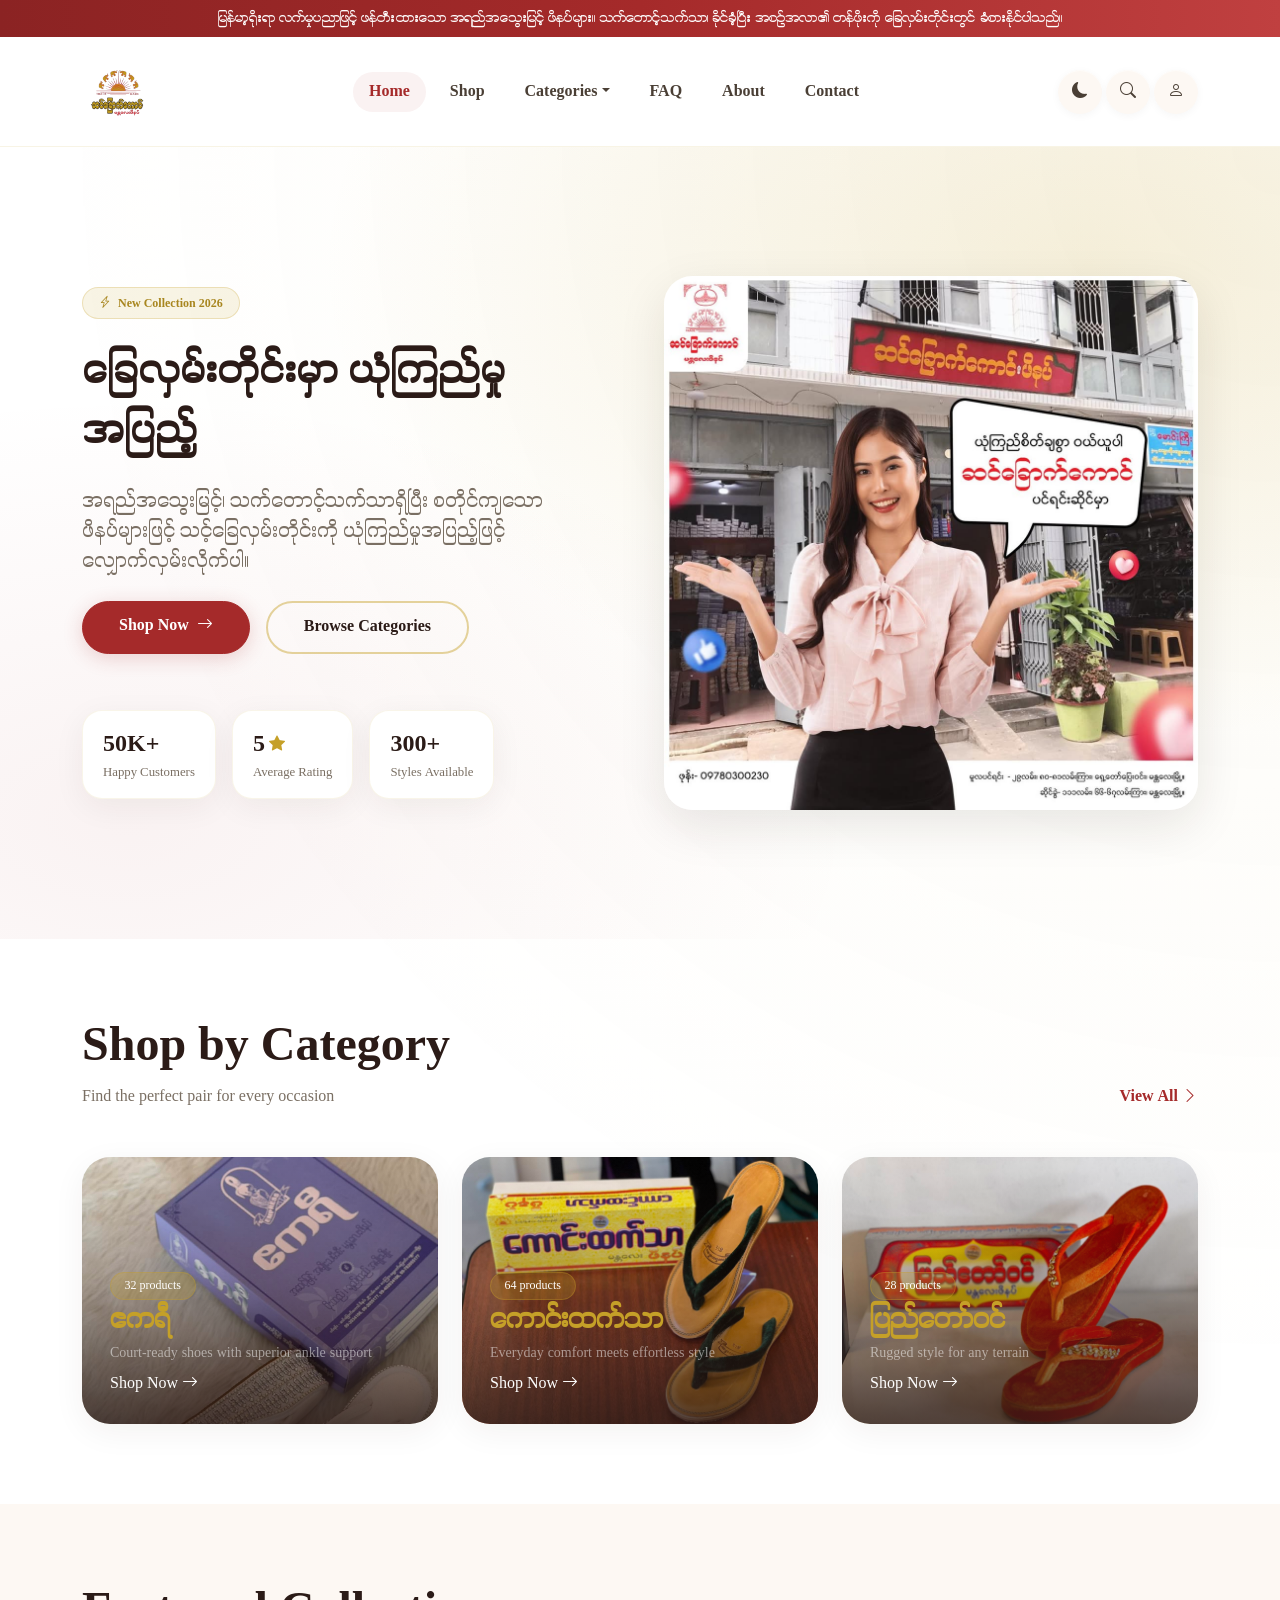
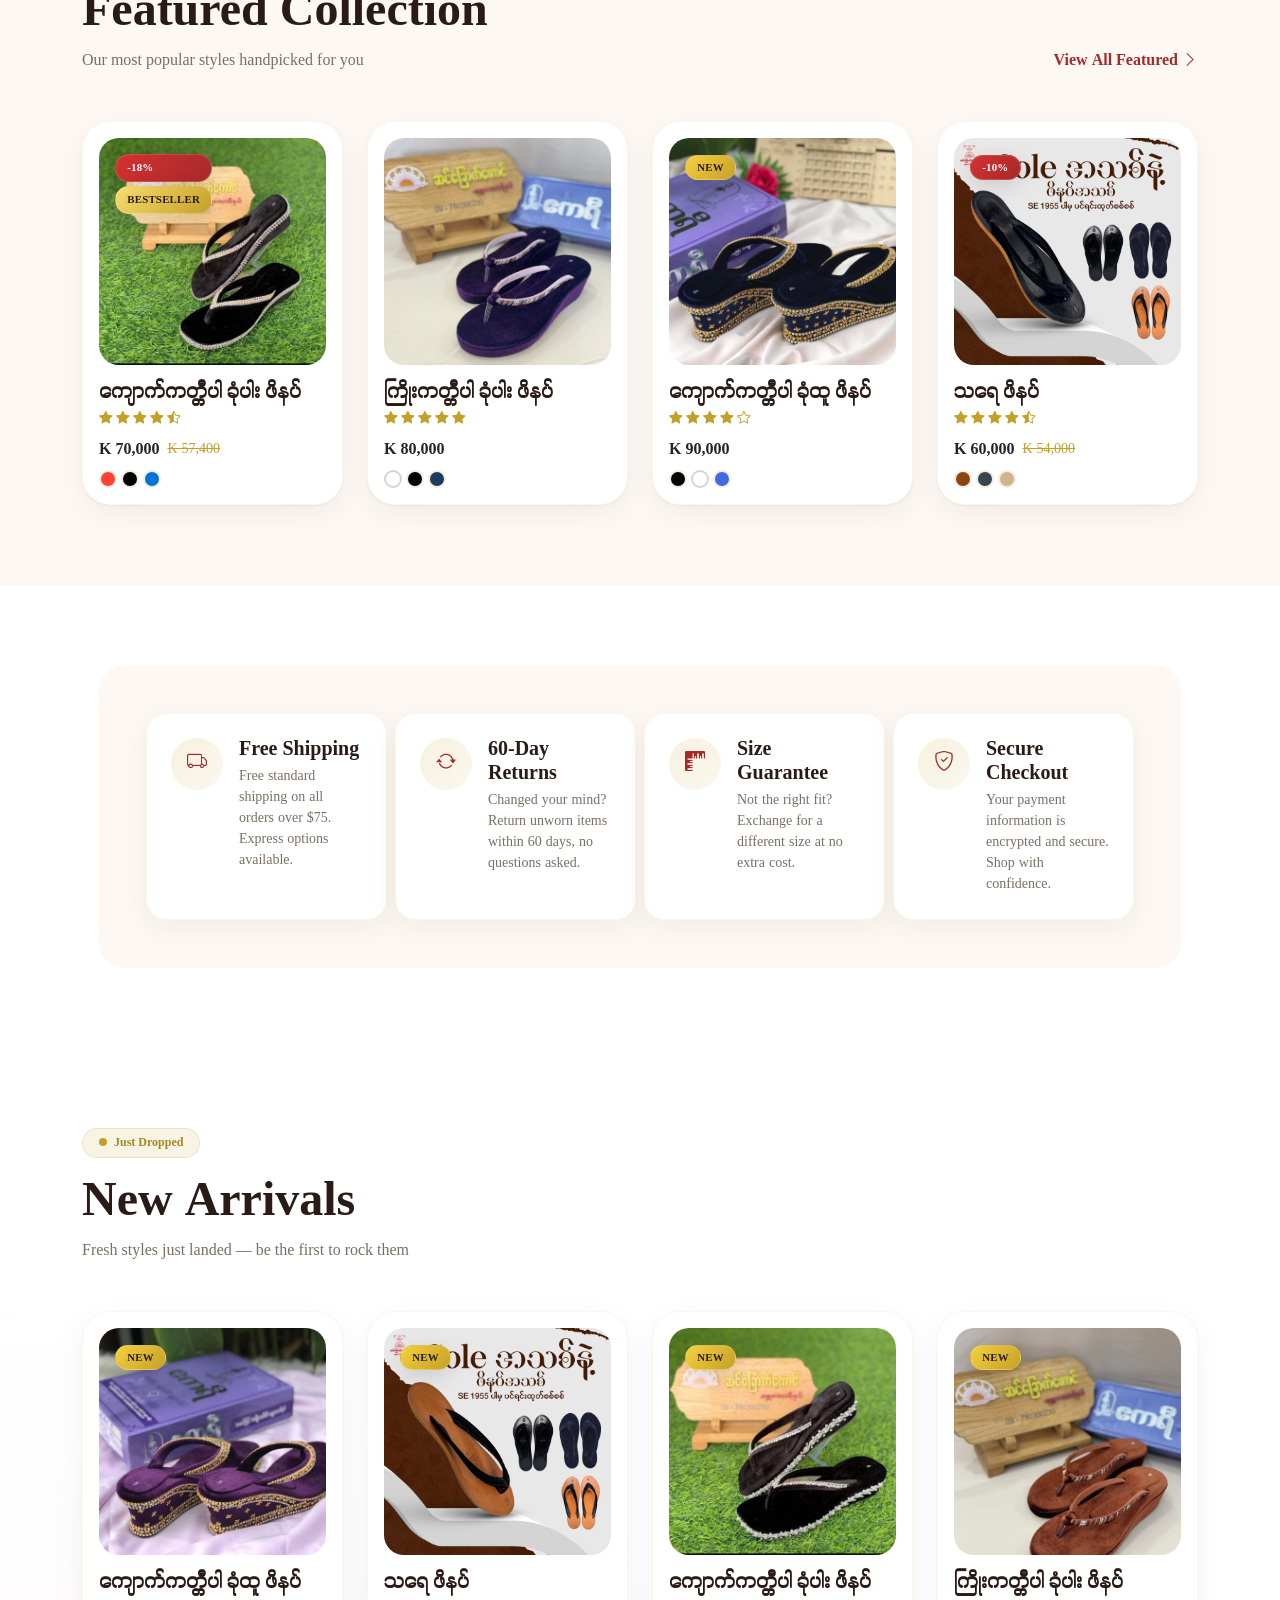
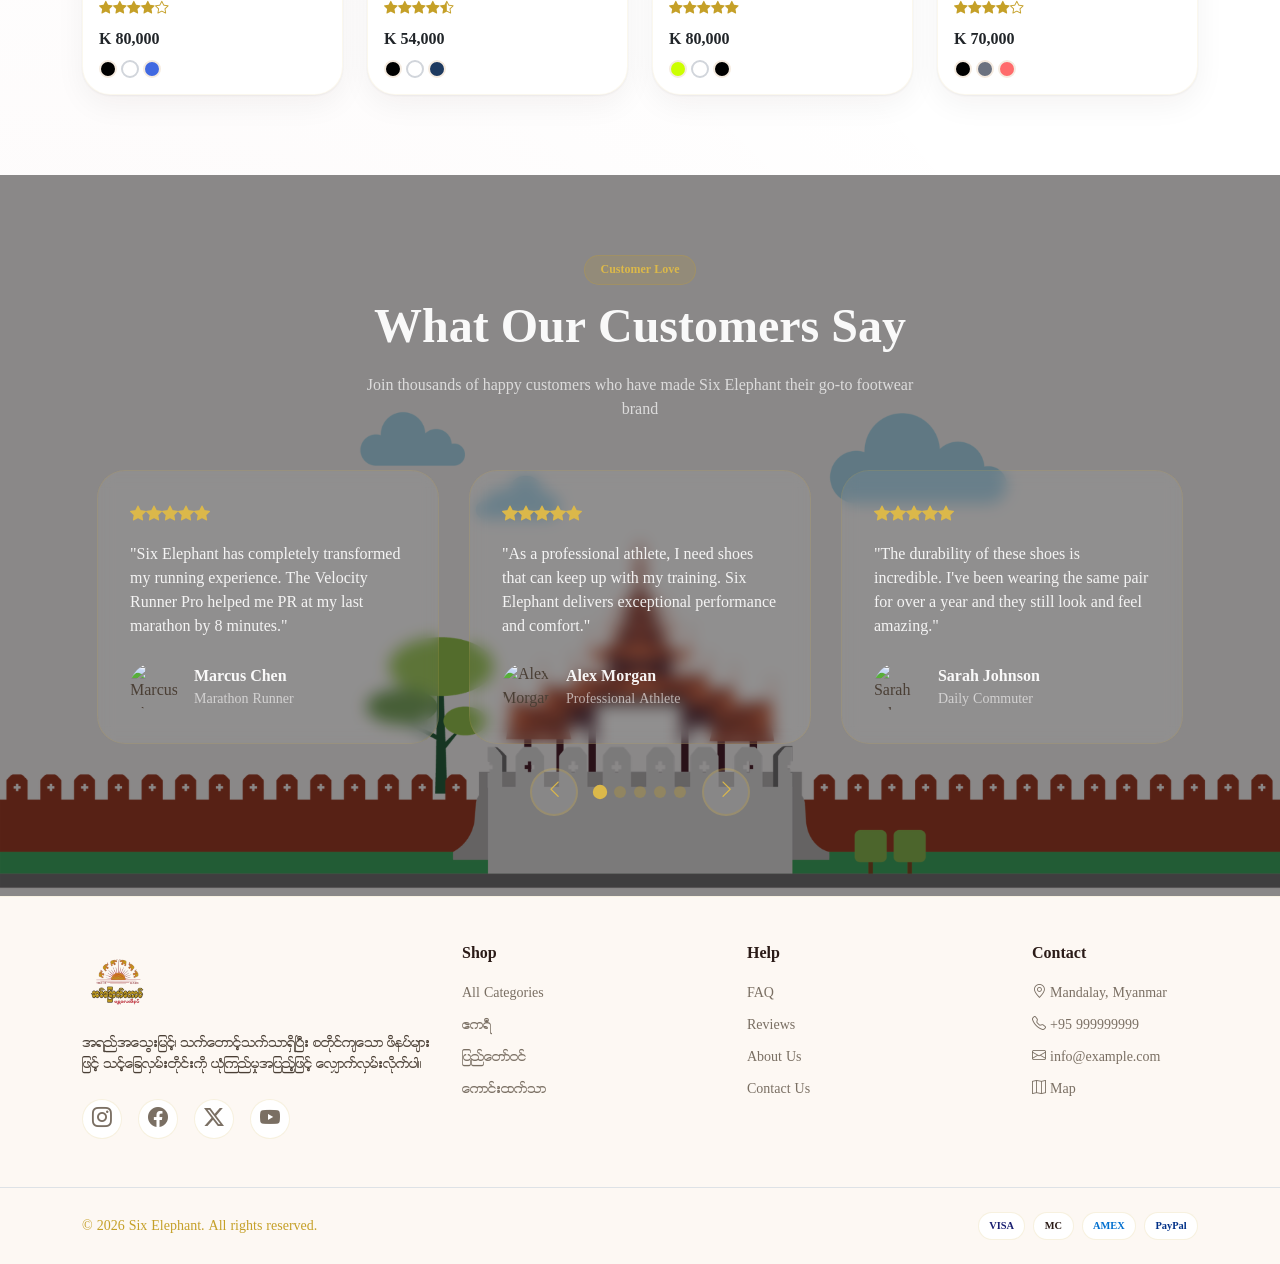
==== commit c4145f0f: "update project" ====
--- a/index.html
+++ b/index.html
@@ -101,7 +101,7 @@
                         <span class="hero-badge badge rounded-pill px-3 py-2 mb-4">
                             <i class="bi bi-lightning-charge me-1"></i> New Collection 2026
                         </span>
-                        <h1 class="hero-title display-font display-3 fw-bold lh-base mb-4">
+                        <h1 class="hero-title display-font display-6 fw-bold lh-base mb-4">
                             ခြေလှမ်းတိုင်းမှာ ယုံကြည်မှုအပြည့်
                         </h1>
                         <p class="hero-lead fs-5 mb-4 mx-auto mx-lg-0" style="max-width: 480px;">
